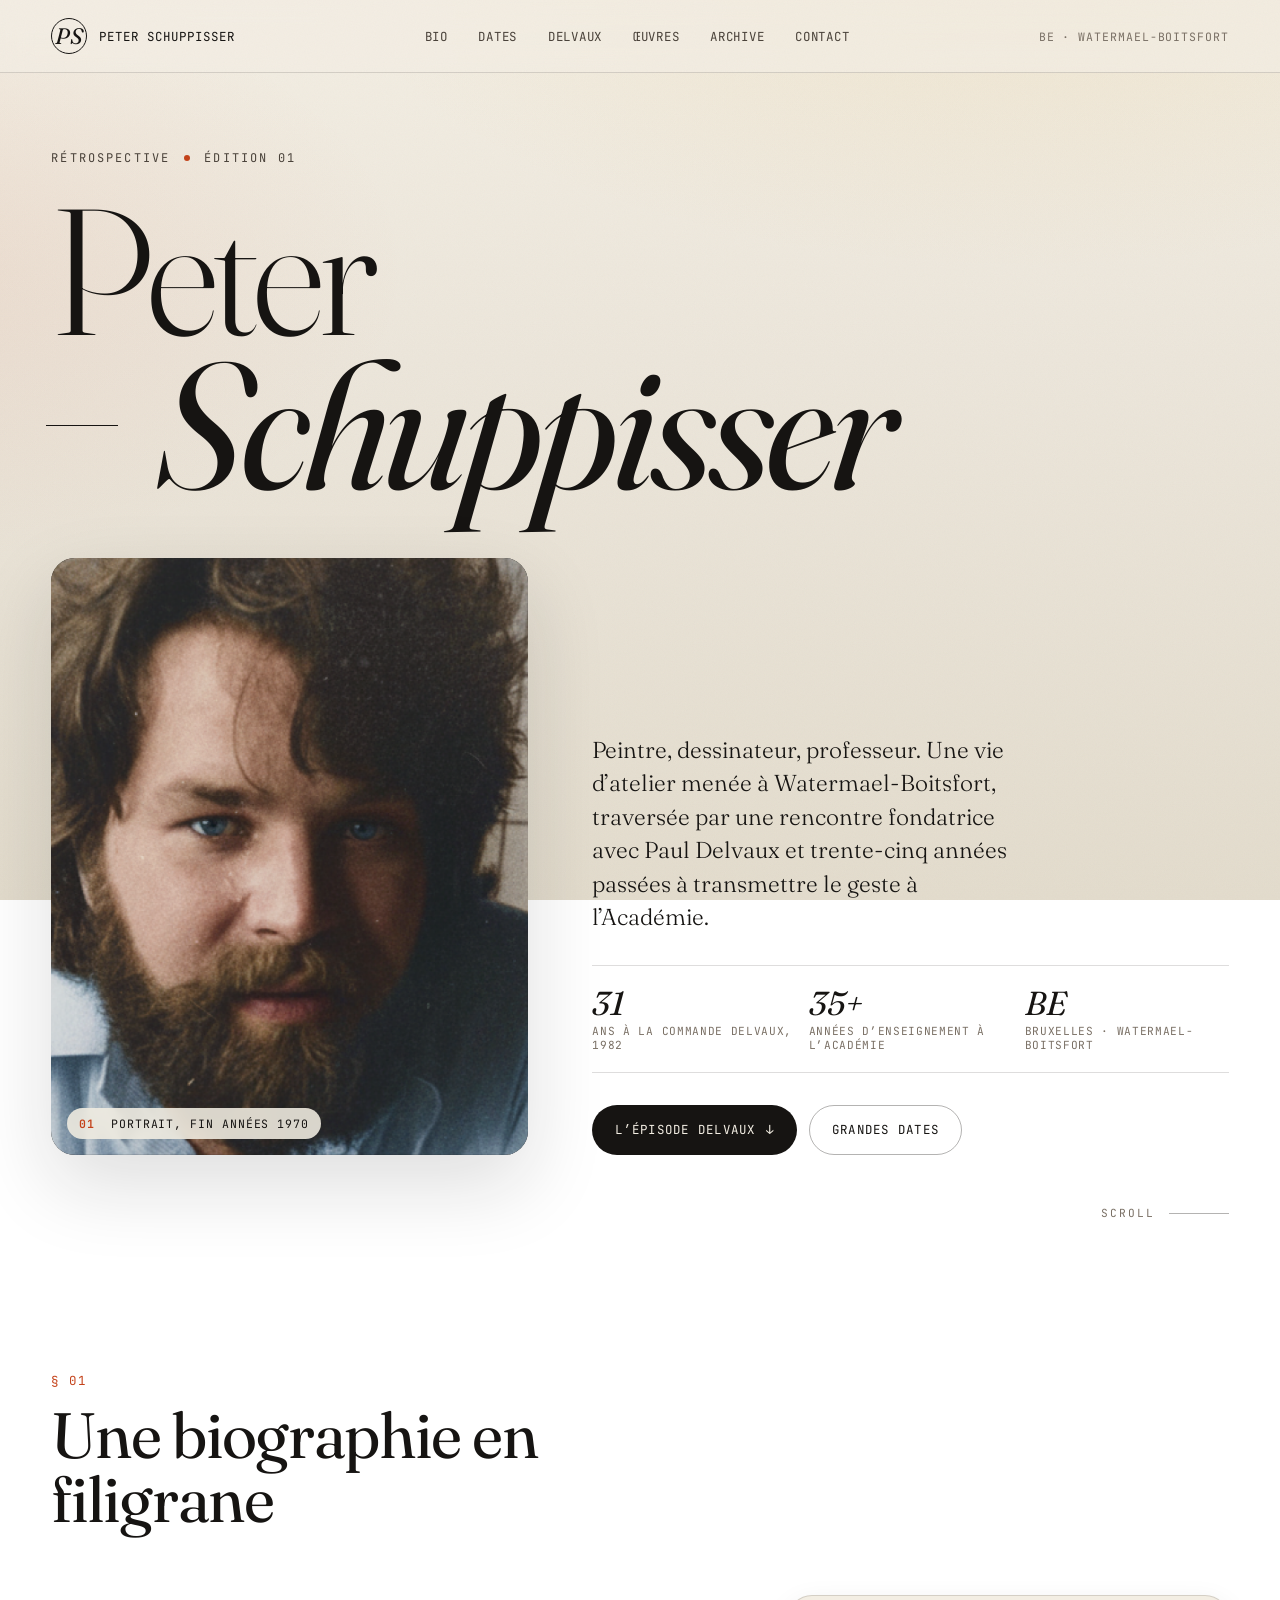
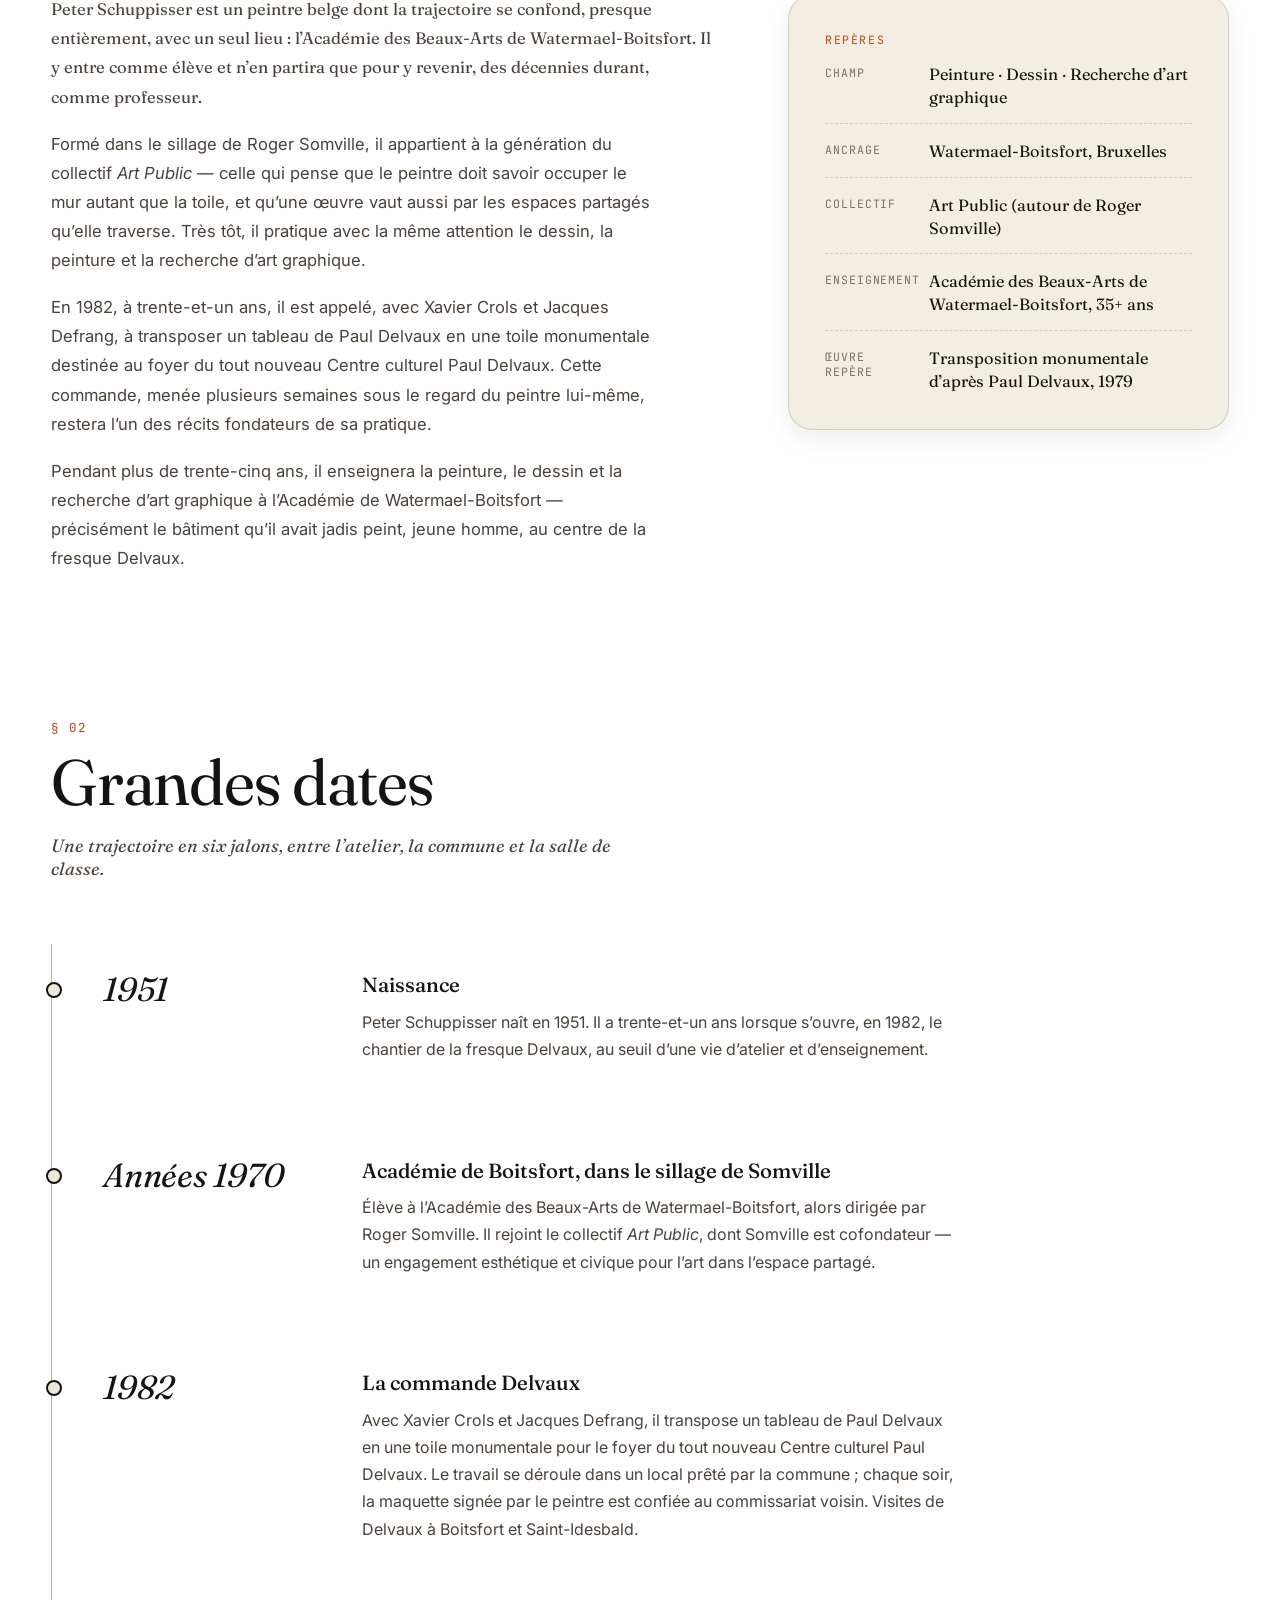
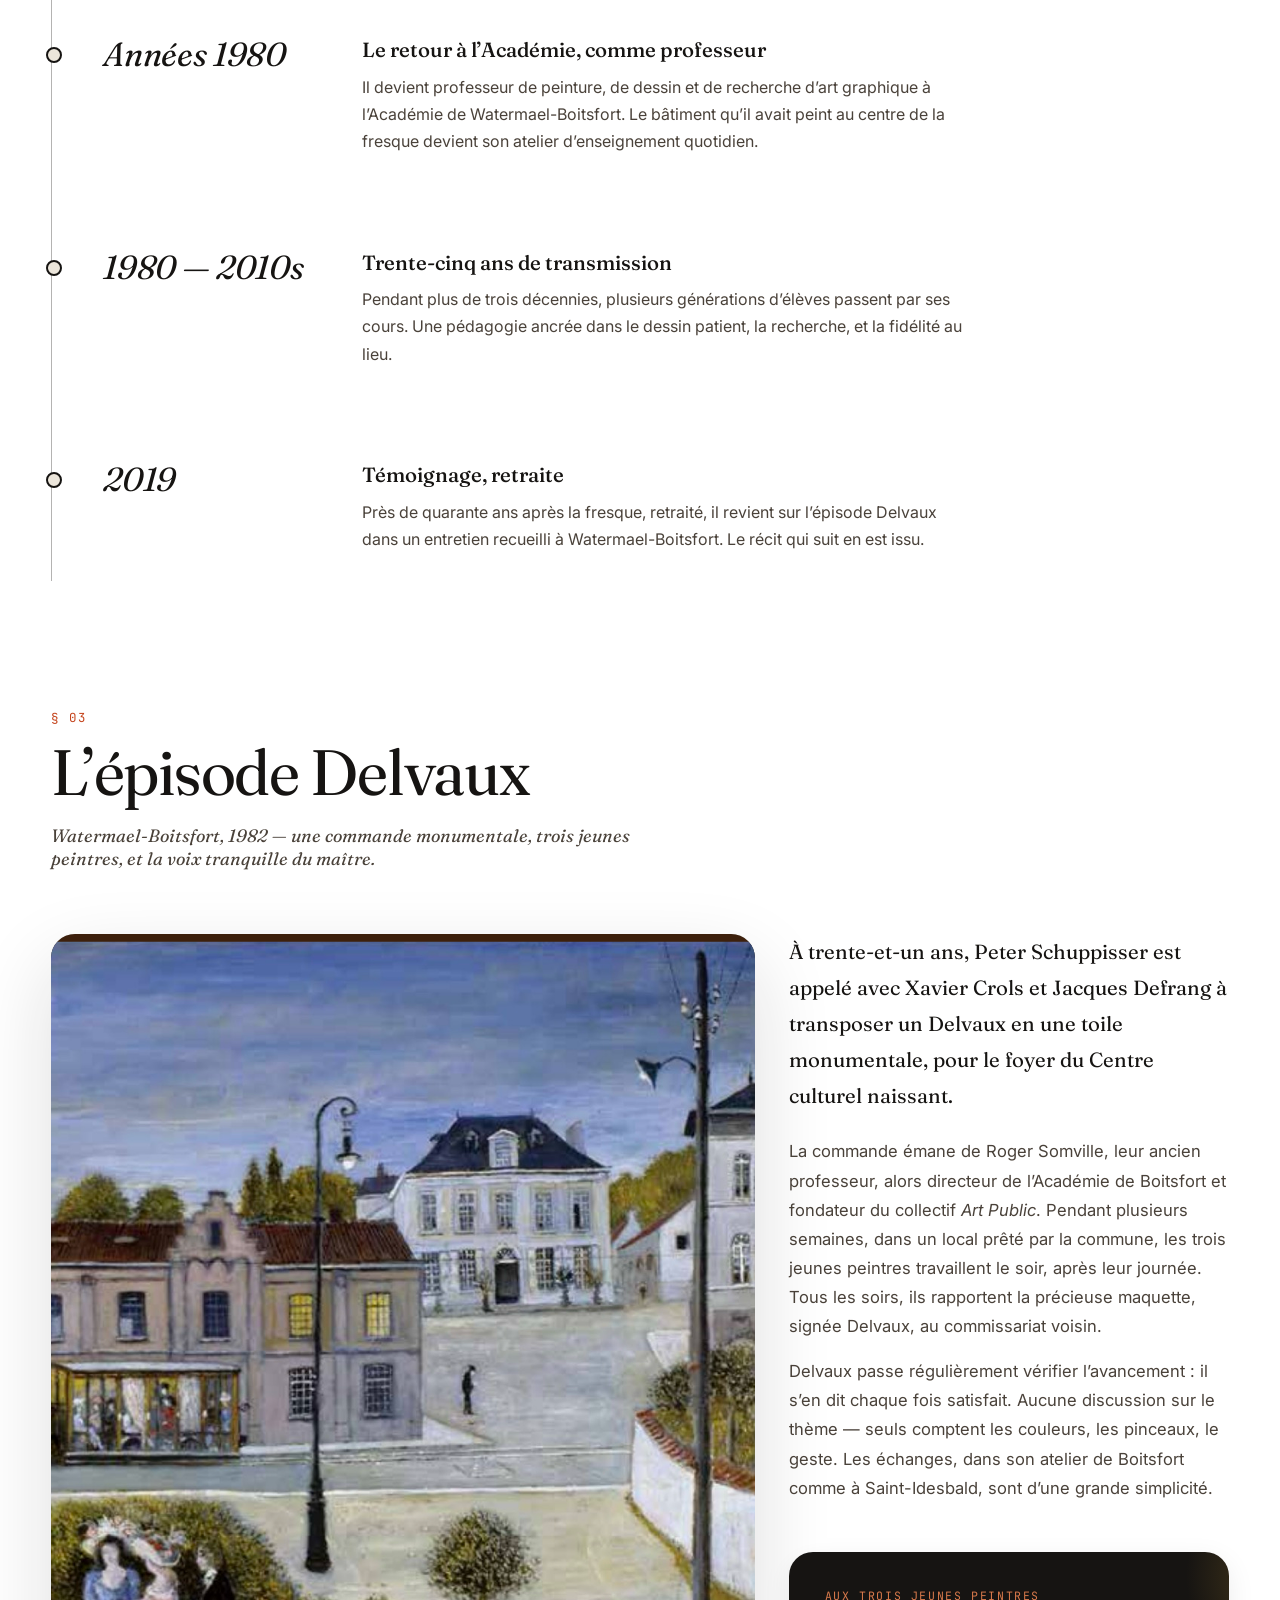
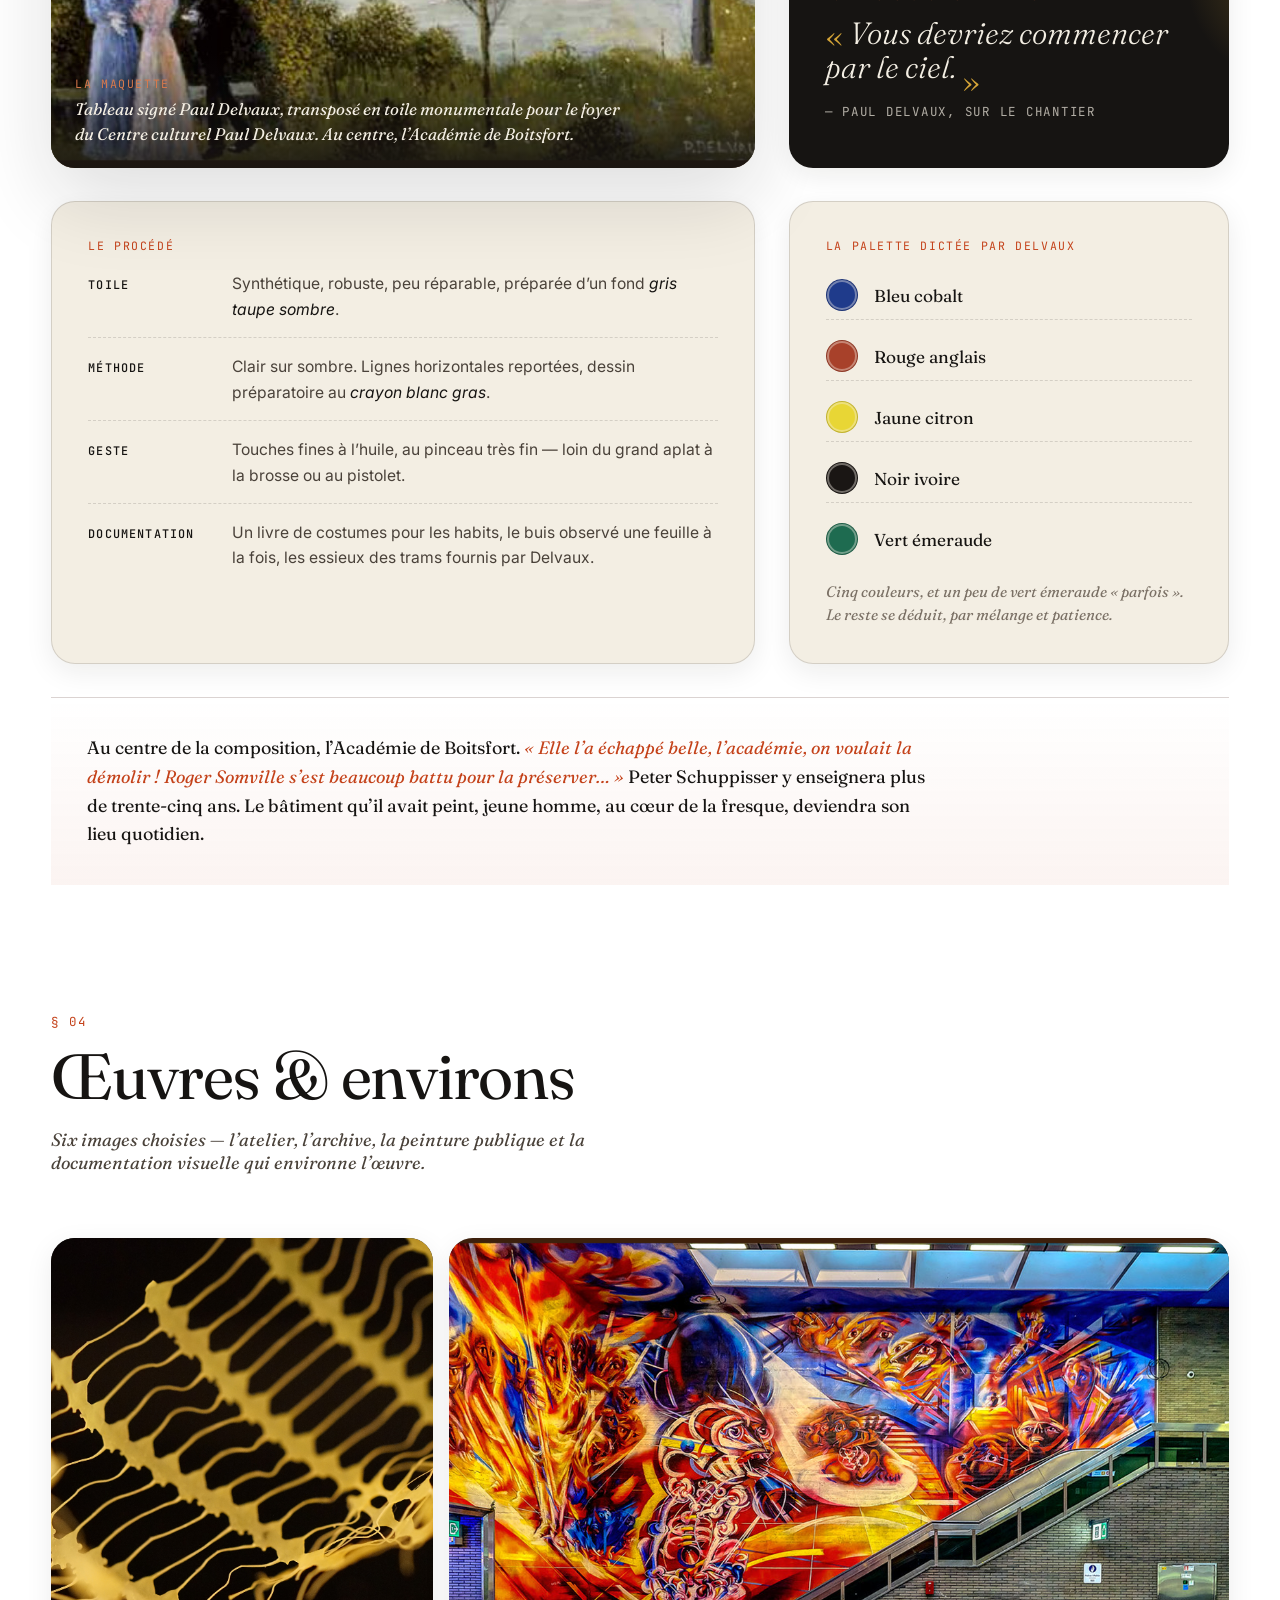
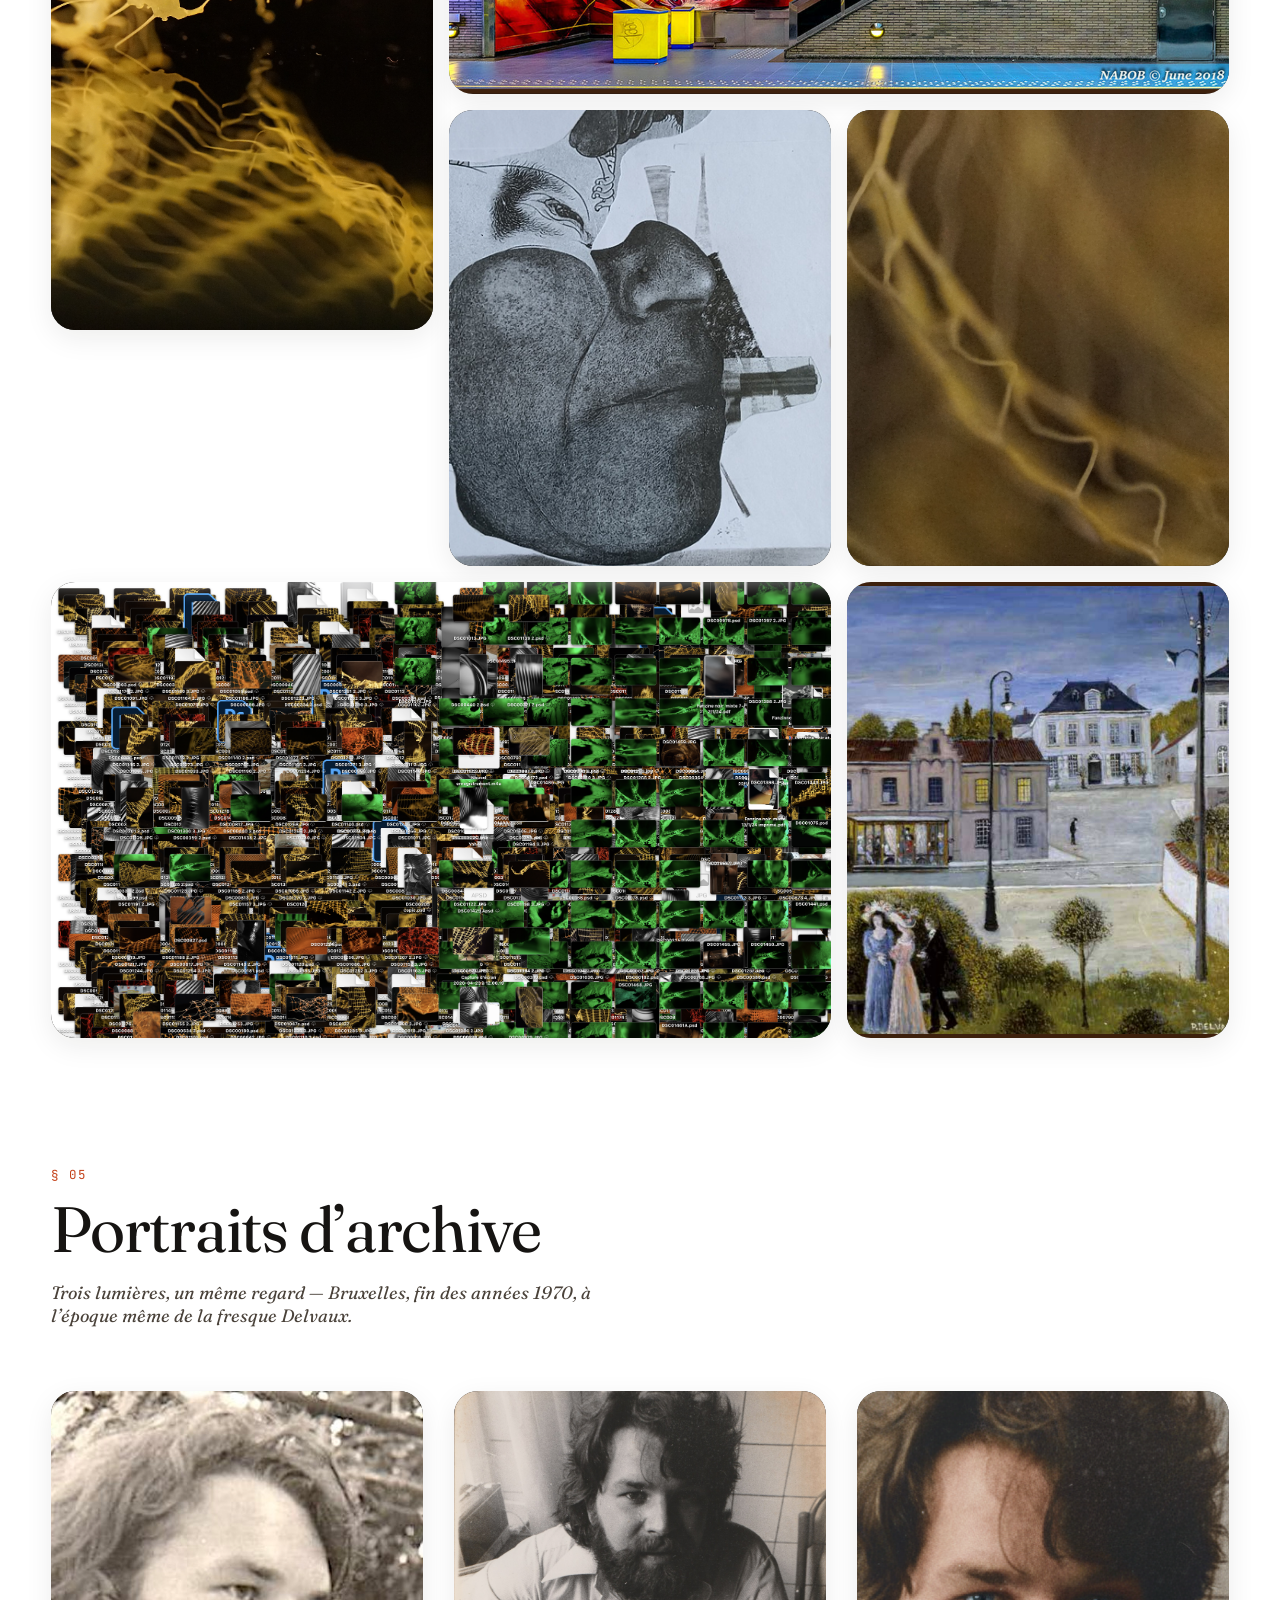
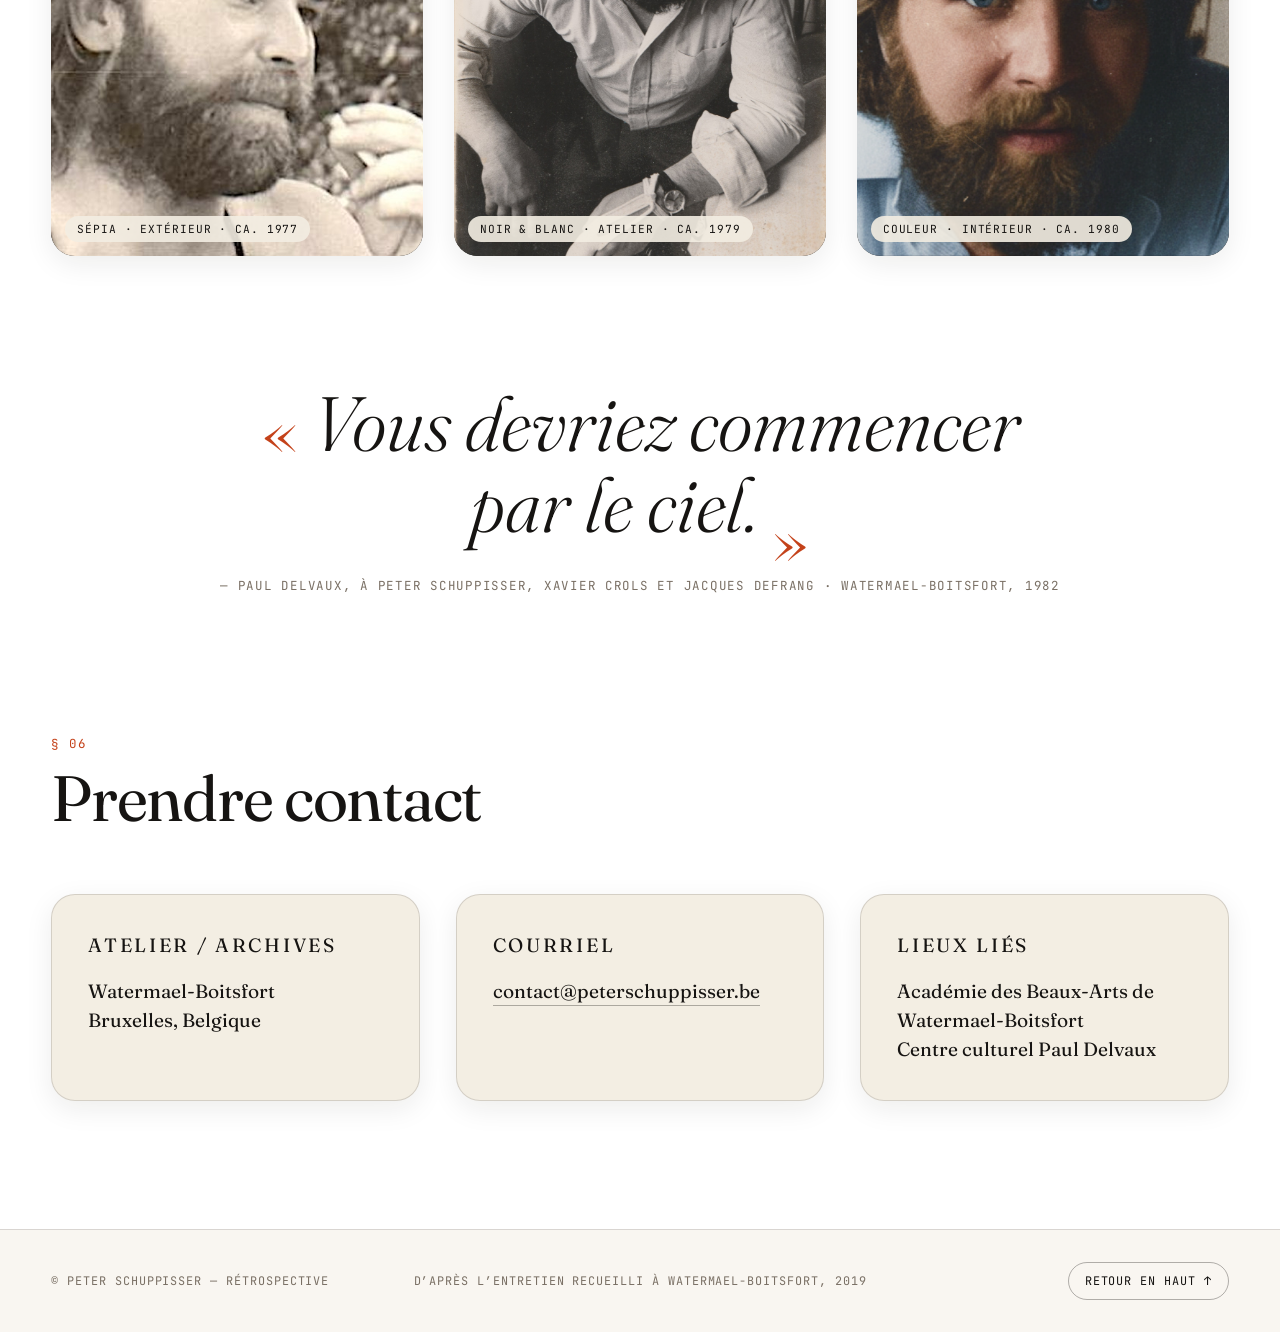
==== index.html @ 3360e46f "Initial commit: Peter Schuppisser retrospective landing page - Editorial layout with hero, bio, time" ====
<!DOCTYPE html>
<html lang="fr">
  <head>
    <meta charset="UTF-8" />
    <meta name="viewport" content="width=device-width, initial-scale=1.0" />
    <title>Peter Schuppisser — Rétrospective</title>
    <meta
      name="description"
      content="Rétrospective de Peter Schuppisser, peintre et professeur à l'Académie des Beaux-Arts de Watermael-Boitsfort. L'épisode Delvaux, l'enseignement, l'archive."
    />
    <link rel="preconnect" href="https://fonts.googleapis.com" />
    <link rel="preconnect" href="https://fonts.gstatic.com" crossorigin />
    <link
      href="https://fonts.googleapis.com/css2?family=Fraunces:opsz,wght@9..144,300;9..144,400;9..144,500;9..144,600&family=JetBrains+Mono:wght@400;500&family=Inter:wght@300;400;500;600&display=swap"
      rel="stylesheet"
    />
    <link rel="stylesheet" href="styles.css" />
  </head>
  <body>
    <div class="grain" aria-hidden="true"></div>

    <header class="topbar">
      <a class="brand" href="#top">
        <span class="brand-mark">PS</span>
        <span class="brand-name">Peter Schuppisser</span>
      </a>
      <nav aria-label="Navigation principale">
        <a href="#bio">Bio</a>
        <a href="#timeline">Dates</a>
        <a href="#delvaux">Delvaux</a>
        <a href="#oeuvres">Œuvres</a>
        <a href="#archive">Archive</a>
        <a href="#contact">Contact</a>
      </nav>
      <span class="locale">BE · Watermael-Boitsfort</span>
    </header>

    <main id="top">
      <!-- HERO -->
      <section class="hero">
        <div class="hero-meta">
          <span class="kicker">Rétrospective</span>
          <span class="kicker--dot"></span>
          <span class="kicker">Édition 01</span>
        </div>

        <h1 class="display">
          <span class="display-line">Peter</span>
          <span class="display-line italic">Schuppisser</span>
        </h1>

        <div class="hero-grid">
          <figure class="hero-portrait">
            <img
              src="img/cover peter schuppisser.png"
              alt="Portrait couleur de Peter Schuppisser, jeune, regard direct."
              loading="eager"
            />
            <figcaption>
              <span>01</span> Portrait, fin années 1970
            </figcaption>
          </figure>

          <div class="hero-text">
            <p class="lead">
              Peintre, dessinateur, professeur. Une vie d’atelier menée à
              Watermael-Boitsfort, traversée par une rencontre fondatrice
              avec Paul Delvaux et trente-cinq années passées à transmettre
              le geste à l’Académie.
            </p>
            <ul class="hero-stats">
              <li>
                <span class="stat-num">31</span>
                <span class="stat-label">ans à la commande Delvaux, 1982</span>
              </li>
              <li>
                <span class="stat-num">35+</span>
                <span class="stat-label">années d’enseignement à l’Académie</span>
              </li>
              <li>
                <span class="stat-num">BE</span>
                <span class="stat-label">Bruxelles · Watermael-Boitsfort</span>
              </li>
            </ul>
            <div class="hero-actions">
              <a class="button button-primary" href="#delvaux">
                L’épisode Delvaux
                <span aria-hidden="true">↓</span>
              </a>
              <a class="button button-ghost" href="#timeline">Grandes dates</a>
            </div>
          </div>
        </div>

        <div class="hero-scroll">
          <span>Scroll</span>
          <span class="hero-scroll-line"></span>
        </div>
      </section>

      <!-- BIO -->
      <section class="section bio" id="bio">
        <div class="section-head">
          <span class="section-num">§ 01</span>
          <h2>Une biographie en filigrane</h2>
        </div>

        <div class="bio-grid">
          <div class="bio-text">
            <p class="paragraph-lead">
              Peter Schuppisser est un peintre belge dont la trajectoire se
              confond, presque entièrement, avec un seul lieu : l’Académie
              des Beaux-Arts de Watermael-Boitsfort. Il y entre comme élève
              et n’en partira que pour y revenir, des décennies durant, comme
              professeur.
            </p>
            <p>
              Formé dans le sillage de Roger Somville, il appartient à la
              génération du collectif <em>Art Public</em> — celle qui pense
              que le peintre doit savoir occuper le mur autant que la toile,
              et qu’une œuvre vaut aussi par les espaces partagés qu’elle
              traverse. Très tôt, il pratique avec la même attention le
              dessin, la peinture et la recherche d’art graphique.
            </p>
            <p>
              En 1982, à trente-et-un ans, il est appelé, avec Xavier Crols
              et Jacques Defrang, à transposer un tableau de Paul Delvaux en
              une toile monumentale destinée au foyer du tout nouveau Centre
              culturel Paul Delvaux. Cette commande, menée plusieurs semaines
              sous le regard du peintre lui-même, restera l’un des récits
              fondateurs de sa pratique.
            </p>
            <p>
              Pendant plus de trente-cinq ans, il enseignera la peinture, le
              dessin et la recherche d’art graphique à l’Académie de
              Watermael-Boitsfort — précisément le bâtiment qu’il avait
              jadis peint, jeune homme, au centre de la fresque Delvaux.
            </p>
          </div>

          <aside class="bio-card">
            <p class="card-kicker">Repères</p>
            <dl>
              <div>
                <dt>Champ</dt>
                <dd>Peinture · Dessin · Recherche d’art graphique</dd>
              </div>
              <div>
                <dt>Ancrage</dt>
                <dd>Watermael-Boitsfort, Bruxelles</dd>
              </div>
              <div>
                <dt>Collectif</dt>
                <dd>Art Public (autour de Roger Somville)</dd>
              </div>
              <div>
                <dt>Enseignement</dt>
                <dd>Académie des Beaux-Arts de Watermael-Boitsfort, 35+ ans</dd>
              </div>
              <div>
                <dt>Œuvre repère</dt>
                <dd>
                  Transposition monumentale d’après Paul Delvaux, 1979
                </dd>
              </div>
            </dl>
          </aside>
        </div>
      </section>

      <!-- TIMELINE -->
      <section class="section timeline" id="timeline">
        <div class="section-head">
          <span class="section-num">§ 02</span>
          <h2>Grandes dates</h2>
          <p class="section-sub">
            Une trajectoire en six jalons, entre l’atelier, la commune et la
            salle de classe.
          </p>
        </div>

        <ol class="timeline-list">
          <li class="timeline-item">
            <span class="timeline-year">1951</span>
            <div class="timeline-body">
              <h3>Naissance</h3>
              <p>
                Peter Schuppisser naît en 1951. Il a trente-et-un ans
                lorsque s’ouvre, en 1982, le chantier de la fresque Delvaux,
                au seuil d’une vie d’atelier et d’enseignement.
              </p>
            </div>
          </li>

          <li class="timeline-item">
            <span class="timeline-year">Années 1970</span>
            <div class="timeline-body">
              <h3>Académie de Boitsfort, dans le sillage de Somville</h3>
              <p>
                Élève à l’Académie des Beaux-Arts de Watermael-Boitsfort,
                alors dirigée par Roger Somville. Il rejoint le collectif
                <em>Art Public</em>, dont Somville est cofondateur — un
                engagement esthétique et civique pour l’art dans l’espace
                partagé.
              </p>
            </div>
          </li>

          <li class="timeline-item">
            <span class="timeline-year">1982</span>
            <div class="timeline-body">
              <h3>La commande Delvaux</h3>
              <p>
                Avec Xavier Crols et Jacques Defrang, il transpose un tableau
                de Paul Delvaux en une toile monumentale pour le foyer du
                tout nouveau Centre culturel Paul Delvaux. Le travail se
                déroule dans un local prêté par la commune ; chaque soir, la
                maquette signée par le peintre est confiée au commissariat
                voisin. Visites de Delvaux à Boitsfort et Saint-Idesbald.
              </p>
            </div>
          </li>

          <li class="timeline-item">
            <span class="timeline-year">Années 1980</span>
            <div class="timeline-body">
              <h3>Le retour à l’Académie, comme professeur</h3>
              <p>
                Il devient professeur de peinture, de dessin et de recherche
                d’art graphique à l’Académie de Watermael-Boitsfort. Le
                bâtiment qu’il avait peint au centre de la fresque devient
                son atelier d’enseignement quotidien.
              </p>
            </div>
          </li>

          <li class="timeline-item">
            <span class="timeline-year">1980 — 2010s</span>
            <div class="timeline-body">
              <h3>Trente-cinq ans de transmission</h3>
              <p>
                Pendant plus de trois décennies, plusieurs générations
                d’élèves passent par ses cours. Une pédagogie ancrée dans le
                dessin patient, la recherche, et la fidélité au lieu.
              </p>
            </div>
          </li>

          <li class="timeline-item">
            <span class="timeline-year">2019</span>
            <div class="timeline-body">
              <h3>Témoignage, retraite</h3>
              <p>
                Près de quarante ans après la fresque, retraité, il revient
                sur l’épisode Delvaux dans un entretien recueilli à
                Watermael-Boitsfort. Le récit qui suit en est issu.
              </p>
            </div>
          </li>
        </ol>
      </section>

      <!-- DELVAUX -->
      <section class="section delvaux" id="delvaux">
        <div class="section-head">
          <span class="section-num">§ 03</span>
          <h2>L’épisode Delvaux</h2>
          <p class="section-sub">
            Watermael-Boitsfort, 1982 — une commande monumentale, trois
            jeunes peintres, et la voix tranquille du maître.
          </p>
        </div>

        <div class="delvaux-grid">
          <figure class="delvaux-image">
            <img
              src="img/pekkk333.png"
              alt="Maquette signée Paul Delvaux : place, tramway, personnages, l’Académie de Boitsfort au centre."
              loading="lazy"
            />
            <figcaption>
              <span class="card-kicker">La maquette</span>
              <span>
                Tableau signé Paul Delvaux, transposé en toile monumentale
                pour le foyer du Centre culturel Paul Delvaux. Au centre,
                l’Académie de Boitsfort.
              </span>
            </figcaption>
          </figure>

          <div class="delvaux-text">
            <p class="paragraph-lead">
              À trente-et-un ans, Peter Schuppisser est appelé avec Xavier
              Crols et Jacques Defrang à transposer un Delvaux en une toile
              monumentale, pour le foyer du Centre culturel naissant.
            </p>
            <p>
              La commande émane de Roger Somville, leur ancien professeur,
              alors directeur de l’Académie de Boitsfort et fondateur du
              collectif <em>Art Public</em>. Pendant plusieurs semaines,
              dans un local prêté par la commune, les trois jeunes peintres
              travaillent le soir, après leur journée. Tous les soirs, ils
              rapportent la précieuse maquette, signée Delvaux, au
              commissariat voisin.
            </p>
            <p>
              Delvaux passe régulièrement vérifier l’avancement : il s’en
              dit chaque fois satisfait. Aucune discussion sur le thème —
              seuls comptent les couleurs, les pinceaux, le geste. Les
              échanges, dans son atelier de Boitsfort comme à
              Saint-Idesbald, sont d’une grande simplicité.
            </p>
          </div>

          <aside class="delvaux-quote">
            <p class="card-kicker">Aux trois jeunes peintres</p>
            <blockquote>
              <span class="quote-mark">«</span>
              Vous devriez commencer par le ciel.
              <span class="quote-mark close">»</span>
            </blockquote>
            <p class="manifesto-attr">— Paul Delvaux, sur le chantier</p>
          </aside>

          <div class="delvaux-block delvaux-process">
            <p class="card-kicker">Le procédé</p>
            <ul class="process-list">
              <li>
                <strong>Toile</strong>
                <span>
                  Synthétique, robuste, peu réparable, préparée d’un fond
                  <em>gris taupe sombre</em>.
                </span>
              </li>
              <li>
                <strong>Méthode</strong>
                <span>
                  Clair sur sombre. Lignes horizontales reportées, dessin
                  préparatoire au <em>crayon blanc gras</em>.
                </span>
              </li>
              <li>
                <strong>Geste</strong>
                <span>
                  Touches fines à l’huile, au pinceau très fin — loin du
                  grand aplat à la brosse ou au pistolet.
                </span>
              </li>
              <li>
                <strong>Documentation</strong>
                <span>
                  Un livre de costumes pour les habits, le buis observé une
                  feuille à la fois, les essieux des trams fournis par
                  Delvaux.
                </span>
              </li>
            </ul>
          </div>

          <div class="delvaux-block delvaux-palette">
            <p class="card-kicker">La palette dictée par Delvaux</p>
            <ul class="palette-list">
              <li>
                <span class="swatch" style="--c: #1f3b8b"></span>
                <span class="palette-name">Bleu cobalt</span>
              </li>
              <li>
                <span class="swatch" style="--c: #a8412a"></span>
                <span class="palette-name">Rouge anglais</span>
              </li>
              <li>
                <span class="swatch" style="--c: #e8d635"></span>
                <span class="palette-name">Jaune citron</span>
              </li>
              <li>
                <span class="swatch" style="--c: #1a1614"></span>
                <span class="palette-name">Noir ivoire</span>
              </li>
              <li>
                <span class="swatch" style="--c: #1e6b50"></span>
                <span class="palette-name">Vert émeraude</span>
              </li>
            </ul>
            <p class="palette-note">
              Cinq couleurs, et un peu de vert émeraude « parfois ». Le
              reste se déduit, par mélange et patience.
            </p>
          </div>

          <div class="delvaux-coda">
            <p>
              Au centre de la composition, l’Académie de Boitsfort.
              <em>« Elle l’a échappé belle, l’académie, on voulait la
              démolir ! Roger Somville s’est beaucoup battu pour la
              préserver… »</em> Peter Schuppisser y enseignera plus de
              trente-cinq ans. Le bâtiment qu’il avait peint, jeune homme,
              au cœur de la fresque, deviendra son lieu quotidien.
            </p>
          </div>
        </div>
      </section>

      <!-- ŒUVRES -->
      <section class="section oeuvres" id="oeuvres">
        <div class="section-head">
          <span class="section-num">§ 04</span>
          <h2>Œuvres &amp; environs</h2>
          <p class="section-sub">
            Six images choisies — l’atelier, l’archive, la peinture publique
            et la documentation visuelle qui environne l’œuvre.
          </p>
        </div>

        <div class="oeuvres-grid">
          <figure class="oeuvre oeuvre--tall">
            <img
              src="img/pekkks.png"
              alt="Image jaune, trame organique en macro"
              loading="lazy"
            />
            <figcaption>
              <span class="card-kicker">N° 01</span>
              <span class="oeuvre-title">Trame jaune</span>
              <span class="oeuvre-meta">Recherche · matière · n.d.</span>
            </figcaption>
          </figure>

          <figure class="oeuvre oeuvre--wide">
            <img
              src="img/pekkd.png"
              alt="Mur peint coloré, espace public, dans l’esprit Art Public"
              loading="lazy"
            />
            <figcaption>
              <span class="card-kicker">N° 02</span>
              <span class="oeuvre-title">Espace public</span>
              <span class="oeuvre-meta">
                Lignée Art Public · peinture monumentale
              </span>
            </figcaption>
          </figure>

          <figure class="oeuvre">
            <img
              src="img/peka.png"
              alt="Collage noir et blanc, visage en fragments"
              loading="lazy"
            />
            <figcaption>
              <span class="card-kicker">N° 03</span>
              <span class="oeuvre-title">Visage / fragment</span>
              <span class="oeuvre-meta">Dessin · collage · n&amp;b</span>
            </figcaption>
          </figure>

          <figure class="oeuvre">
            <img
              src="img/inside peter schuppisser.png"
              alt="Texture dorée, trame fine"
              loading="lazy"
            />
            <figcaption>
              <span class="card-kicker">N° 04</span>
              <span class="oeuvre-title">Or, intérieur</span>
              <span class="oeuvre-meta">Recherche · matière · n.d.</span>
            </figcaption>
          </figure>

          <figure class="oeuvre oeuvre--wide">
            <img
              src="img/pek.png"
              alt="Mosaïque de centaines de vignettes d’images d’archive"
              loading="lazy"
            />
            <figcaption>
              <span class="card-kicker">N° 05</span>
              <span class="oeuvre-title">Index visuel</span>
              <span class="oeuvre-meta">
                Archive personnelle · planche-contact
              </span>
            </figcaption>
          </figure>

          <figure class="oeuvre">
            <img
              src="img/pekkk333.png"
              alt="Maquette du tableau de Paul Delvaux servant à la fresque de 1979"
              loading="lazy"
            />
            <figcaption>
              <span class="card-kicker">N° 06</span>
              <span class="oeuvre-title">Maquette Delvaux</span>
              <span class="oeuvre-meta">
                Tableau signé · transposition 1982
              </span>
            </figcaption>
          </figure>
        </div>
      </section>

      <!-- ARCHIVE -->
      <section class="section archive" id="archive">
        <div class="section-head">
          <span class="section-num">§ 05</span>
          <h2>Portraits d’archive</h2>
          <p class="section-sub">
            Trois lumières, un même regard — Bruxelles, fin des années 1970,
            à l’époque même de la fresque Delvaux.
          </p>
        </div>

        <div class="archive-grid">
          <figure class="archive-portrait">
            <img
              src="img/pekk.png"
              alt="Portrait sépia de Peter Schuppisser dans la nature"
              loading="lazy"
            />
            <figcaption>Sépia · extérieur · ca. 1977</figcaption>
          </figure>
          <figure class="archive-portrait">
            <img
              src="img/pekkk.png"
              alt="Portrait noir et blanc, intérieur, montre au poignet"
              loading="lazy"
            />
            <figcaption>Noir &amp; blanc · atelier · ca. 1979</figcaption>
          </figure>
          <figure class="archive-portrait">
            <img
              src="img/cover peter schuppisser.png"
              alt="Portrait couleur, mur de carrelage blanc"
              loading="lazy"
            />
            <figcaption>Couleur · intérieur · ca. 1980</figcaption>
          </figure>
        </div>
      </section>

      <!-- MANIFESTO -->
      <section class="section manifesto">
        <blockquote>
          <span class="quote-mark">«</span>
          Vous devriez commencer par le ciel.
          <span class="quote-mark close">»</span>
        </blockquote>
        <p class="manifesto-attr">
          — Paul Delvaux, à Peter Schuppisser, Xavier Crols et Jacques
          Defrang · Watermael-Boitsfort, 1982
        </p>
      </section>

      <!-- CONTACT -->
      <section class="section contact" id="contact">
        <div class="section-head">
          <span class="section-num">§ 06</span>
          <h2>Prendre contact</h2>
        </div>

        <div class="contact-grid">
          <div class="contact-block">
            <p class="card-kicker">Atelier / archives</p>
            <p>Watermael-Boitsfort<br />Bruxelles, Belgique</p>
          </div>
          <div class="contact-block">
            <p class="card-kicker">Courriel</p>
            <p>
              <a href="mailto:contact@peterschuppisser.be">
                contact@peterschuppisser.be
              </a>
            </p>
          </div>
          <div class="contact-block">
            <p class="card-kicker">Lieux liés</p>
            <p>
              Académie des Beaux-Arts de Watermael-Boitsfort<br />
              Centre culturel Paul Delvaux
            </p>
          </div>
        </div>
      </section>
    </main>

    <footer class="footer">
      <div class="footer-grid">
        <span>© Peter Schuppisser — Rétrospective</span>
        <span>D’après l’entretien recueilli à Watermael-Boitsfort, 2019</span>
        <a href="#top" class="back-top">Retour en haut ↑</a>
      </div>
    </footer>
  </body>
</html>
---- styles.css ----
/* =========================================================
   Peter Schuppisser — Rétrospective
   Editorial · contemporain · cinématique
   ========================================================= */

:root {
  --bg: #ece6db;
  --bg-deep: #e3dccd;
  --paper: #f3eee3;
  --ink: #161412;
  --ink-soft: #4a423a;
  --muted: #7a7065;
  --line: rgba(22, 20, 18, 0.14);
  --line-strong: rgba(22, 20, 18, 0.32);
  --accent: #c4421a;
  --accent-soft: #d97a4c;
  --gold: #d4a437;
  --shadow-sm: 0 8px 28px rgba(22, 20, 18, 0.08);
  --shadow-lg: 0 30px 80px rgba(22, 20, 18, 0.14);
  --radius-sm: 6px;
  --radius: 14px;
  --radius-lg: 24px;
  --max: 1320px;
  --gutter: clamp(20px, 4vw, 56px);
  --serif: "Fraunces", "Cormorant Garamond", Georgia, serif;
  --sans: "Inter", system-ui, -apple-system, "Segoe UI", sans-serif;
  --mono: "JetBrains Mono", ui-monospace, "SF Mono", Menlo, monospace;
}

* { box-sizing: border-box; }

html { scroll-behavior: smooth; }

body {
  margin: 0;
  font-family: var(--sans);
  font-weight: 400;
  color: var(--ink);
  background:
    radial-gradient(1200px 600px at 80% -10%, rgba(212, 164, 55, 0.12), transparent 60%),
    radial-gradient(900px 500px at -10% 30%, rgba(196, 66, 26, 0.08), transparent 60%),
    linear-gradient(180deg, var(--paper) 0%, var(--bg) 40%, var(--bg-deep) 100%);
  background-attachment: fixed;
  -webkit-font-smoothing: antialiased;
  text-rendering: optimizeLegibility;
  overflow-x: hidden;
}

img { display: block; max-width: 100%; height: auto; }
a { color: inherit; }
ul, ol { list-style: none; padding: 0; margin: 0; }

/* Subtle paper grain overlay */
.grain {
  position: fixed;
  inset: 0;
  pointer-events: none;
  z-index: 100;
  opacity: 0.06;
  mix-blend-mode: multiply;
  background-image: url("data:image/svg+xml;utf8,<svg xmlns='http://www.w3.org/2000/svg' width='160' height='160'><filter id='n'><feTurbulence type='fractalNoise' baseFrequency='0.9' numOctaves='2' stitchTiles='stitch'/></filter><rect width='100%' height='100%' filter='url(%23n)' opacity='0.6'/></svg>");
}

/* =========================================================
   TOPBAR
   ========================================================= */
.topbar {
  position: sticky;
  top: 0;
  z-index: 50;
  display: grid;
  grid-template-columns: auto 1fr auto;
  align-items: center;
  gap: 24px;
  padding: 18px var(--gutter);
  backdrop-filter: blur(14px);
  -webkit-backdrop-filter: blur(14px);
  background: rgba(243, 238, 227, 0.72);
  border-bottom: 1px solid var(--line);
}

.brand {
  display: inline-flex;
  align-items: center;
  gap: 12px;
  text-decoration: none;
  color: var(--ink);
}

.brand-mark {
  font-family: var(--serif);
  font-style: italic;
  font-size: 1.4rem;
  line-height: 1;
  border: 1px solid var(--ink);
  border-radius: 999px;
  width: 36px;
  height: 36px;
  display: inline-flex;
  align-items: center;
  justify-content: center;
}

.brand-name {
  font-family: var(--mono);
  font-size: 0.78rem;
  letter-spacing: 0.08em;
  text-transform: uppercase;
}

.topbar nav {
  display: flex;
  justify-content: center;
  gap: clamp(14px, 2.4vw, 32px);
  flex-wrap: wrap;
}

.topbar nav a {
  font-family: var(--mono);
  font-size: 0.78rem;
  letter-spacing: 0.06em;
  text-transform: uppercase;
  text-decoration: none;
  color: var(--ink-soft);
  position: relative;
  padding: 6px 0;
  transition: color 200ms ease;
}

.topbar nav a::after {
  content: "";
  position: absolute;
  left: 0; right: 100%;
  bottom: 0;
  height: 1px;
  background: var(--ink);
  transition: right 280ms ease;
}

.topbar nav a:hover {
  color: var(--ink);
}

.topbar nav a:hover::after {
  right: 0;
}

.locale {
  font-family: var(--mono);
  font-size: 0.72rem;
  letter-spacing: 0.08em;
  text-transform: uppercase;
  color: var(--muted);
}

/* =========================================================
   HERO
   ========================================================= */
.hero {
  position: relative;
  padding: clamp(40px, 6vw, 80px) var(--gutter) clamp(60px, 7vw, 100px);
  max-width: var(--max);
  margin: 0 auto;
}

.hero-meta {
  display: flex;
  align-items: center;
  gap: 14px;
  margin-bottom: 28px;
}

.kicker {
  font-family: var(--mono);
  font-size: 0.75rem;
  letter-spacing: 0.18em;
  text-transform: uppercase;
  color: var(--ink-soft);
}

.kicker--dot {
  width: 6px;
  height: 6px;
  border-radius: 999px;
  background: var(--accent);
  display: inline-block;
}

.display {
  font-family: var(--serif);
  font-weight: 300;
  font-size: clamp(4.4rem, 14vw, 12rem);
  line-height: 0.86;
  letter-spacing: -0.03em;
  margin: 0 0 56px;
}

.display-line {
  display: block;
}

.display-line.italic {
  font-style: italic;
  font-weight: 400;
  margin-left: clamp(32px, 8vw, 120px);
  color: var(--ink);
  position: relative;
}

.display-line.italic::before {
  content: "";
  position: absolute;
  left: -0.6em;
  top: 50%;
  width: 0.4em;
  height: 1px;
  background: var(--ink);
}

.hero-grid {
  display: grid;
  grid-template-columns: minmax(260px, 0.75fr) 1fr;
  gap: clamp(30px, 5vw, 70px);
  align-items: end;
}

.hero-portrait {
  margin: 0;
  position: relative;
  border-radius: var(--radius-lg);
  overflow: hidden;
  background: var(--ink);
  box-shadow: var(--shadow-lg);
  transform: translateY(0);
  transition: transform 600ms ease;
}

.hero-portrait img {
  width: 100%;
  aspect-ratio: 4 / 5;
  object-fit: cover;
  object-position: center 30%;
  filter: saturate(0.92) contrast(1.02);
  transition: transform 1.6s cubic-bezier(0.2, 0.8, 0.2, 1);
}

.hero-portrait:hover img {
  transform: scale(1.04);
}

.hero-portrait figcaption {
  position: absolute;
  left: 16px;
  bottom: 16px;
  padding: 8px 12px;
  background: rgba(243, 238, 227, 0.88);
  backdrop-filter: blur(6px);
  border-radius: 999px;
  font-family: var(--mono);
  font-size: 0.72rem;
  letter-spacing: 0.08em;
  text-transform: uppercase;
  color: var(--ink);
}

.hero-portrait figcaption span {
  color: var(--accent);
  margin-right: 8px;
  font-weight: 600;
}

.hero-text {
  display: flex;
  flex-direction: column;
  gap: 32px;
}

.lead {
  font-family: var(--serif);
  font-weight: 300;
  font-size: clamp(1.25rem, 1.8vw, 1.65rem);
  line-height: 1.45;
  color: var(--ink);
  max-width: 30ch;
  margin: 0;
}

.hero-stats {
  display: grid;
  grid-template-columns: repeat(3, 1fr);
  gap: 12px;
  border-top: 1px solid var(--line);
  border-bottom: 1px solid var(--line);
  padding: 20px 0;
}

.hero-stats li {
  display: flex;
  flex-direction: column;
  gap: 4px;
}

.stat-num {
  font-family: var(--serif);
  font-style: italic;
  font-size: clamp(1.6rem, 2.6vw, 2.4rem);
  line-height: 1;
  color: var(--ink);
}

.stat-label {
  font-family: var(--mono);
  font-size: 0.7rem;
  letter-spacing: 0.06em;
  text-transform: uppercase;
  color: var(--muted);
}

.hero-actions {
  display: flex;
  flex-wrap: wrap;
  gap: 12px;
}

.button {
  display: inline-flex;
  align-items: center;
  gap: 10px;
  min-height: 50px;
  padding: 0 22px;
  border-radius: 999px;
  font-family: var(--mono);
  font-size: 0.78rem;
  letter-spacing: 0.1em;
  text-transform: uppercase;
  text-decoration: none;
  transition: transform 220ms ease, background 220ms ease, color 220ms ease, border-color 220ms ease;
  border: 1px solid transparent;
}

.button:hover { transform: translateY(-1px); }

.button-primary {
  background: var(--ink);
  color: var(--paper);
}

.button-primary:hover {
  background: var(--accent);
}

.button-ghost {
  border-color: var(--line-strong);
  color: var(--ink);
}

.button-ghost:hover {
  border-color: var(--ink);
  background: rgba(22, 20, 18, 0.04);
}

.hero-scroll {
  position: absolute;
  right: var(--gutter);
  bottom: 24px;
  display: flex;
  align-items: center;
  gap: 14px;
  font-family: var(--mono);
  font-size: 0.7rem;
  letter-spacing: 0.18em;
  text-transform: uppercase;
  color: var(--muted);
}

.hero-scroll-line {
  width: 60px;
  height: 1px;
  background: var(--line-strong);
  position: relative;
  overflow: hidden;
}

.hero-scroll-line::after {
  content: "";
  position: absolute;
  inset: 0;
  background: var(--ink);
  transform: translateX(-100%);
  animation: slide 2.4s ease-in-out infinite;
}

@keyframes slide {
  0% { transform: translateX(-100%); }
  60% { transform: translateX(0%); }
  100% { transform: translateX(100%); }
}

/* =========================================================
   SECTIONS
   ========================================================= */
.section {
  max-width: var(--max);
  margin: 0 auto;
  padding: clamp(80px, 10vw, 140px) var(--gutter) 0;
}

.section-head {
  display: flex;
  flex-direction: column;
  gap: 14px;
  margin-bottom: clamp(40px, 5vw, 72px);
  max-width: 60ch;
}

.section-num {
  font-family: var(--mono);
  font-size: 0.78rem;
  letter-spacing: 0.16em;
  text-transform: uppercase;
  color: var(--accent);
}

.section h2 {
  font-family: var(--serif);
  font-weight: 400;
  font-size: clamp(2.4rem, 5vw, 4.4rem);
  line-height: 1;
  letter-spacing: -0.02em;
  margin: 0;
}

.section-sub {
  font-family: var(--serif);
  font-style: italic;
  font-size: clamp(1.05rem, 1.4vw, 1.2rem);
  color: var(--ink-soft);
  margin: 6px 0 0;
}

/* =========================================================
   BIO
   ========================================================= */
.bio-grid {
  display: grid;
  grid-template-columns: 1.4fr 0.9fr;
  gap: clamp(28px, 4vw, 64px);
  align-items: start;
}

.paragraph-lead {
  font-family: var(--serif);
  font-weight: 400;
  font-size: clamp(1.4rem, 2vw, 1.8rem);
  line-height: 1.4;
  color: var(--ink);
  margin: 0 0 28px;
}

.bio-text p {
  font-size: 1.04rem;
  line-height: 1.75;
  color: var(--ink-soft);
  margin: 0 0 18px;
  max-width: 60ch;
}

.bio-card {
  background: var(--paper);
  border: 1px solid var(--line);
  border-radius: var(--radius-lg);
  padding: clamp(24px, 3vw, 36px);
  box-shadow: var(--shadow-sm);
  position: sticky;
  top: 100px;
}

.card-kicker {
  font-family: var(--mono);
  font-size: 0.72rem;
  letter-spacing: 0.14em;
  text-transform: uppercase;
  color: var(--accent);
  margin: 0 0 16px;
}

.bio-card dl {
  margin: 0;
  display: grid;
  gap: 16px;
}

.bio-card dl > div {
  display: grid;
  grid-template-columns: 90px 1fr;
  gap: 14px;
  padding-bottom: 14px;
  border-bottom: 1px dashed var(--line);
}

.bio-card dl > div:last-child {
  border-bottom: none;
  padding-bottom: 0;
}

.bio-card dt {
  font-family: var(--mono);
  font-size: 0.72rem;
  letter-spacing: 0.08em;
  text-transform: uppercase;
  color: var(--muted);
  padding-top: 2px;
}

.bio-card dd {
  margin: 0;
  font-family: var(--serif);
  font-size: 1.02rem;
  line-height: 1.4;
  color: var(--ink);
}

/* =========================================================
   TIMELINE
   ========================================================= */
.timeline-list {
  position: relative;
  display: grid;
  gap: clamp(28px, 3vw, 44px);
  padding-left: clamp(24px, 4vw, 60px);
  border-left: 1px solid var(--line-strong);
}

.timeline-item {
  display: grid;
  grid-template-columns: 220px 1fr;
  gap: clamp(20px, 3vw, 48px);
  align-items: start;
  position: relative;
  padding: 28px 0;
}

.timeline-item::before {
  content: "";
  position: absolute;
  left: calc(clamp(24px, 4vw, 60px) * -1 - 1px);
  top: 38px;
  width: 12px;
  height: 12px;
  border-radius: 999px;
  background: var(--bg);
  border: 2px solid var(--ink);
  transform: translateX(-5px);
  transition: background 220ms ease, transform 220ms ease;
}

.timeline-item:hover::before {
  background: var(--accent);
  border-color: var(--accent);
  transform: translateX(-5px) scale(1.2);
}

.timeline-year {
  font-family: var(--serif);
  font-style: italic;
  font-weight: 400;
  font-size: clamp(1.6rem, 2.6vw, 2.4rem);
  line-height: 1;
  color: var(--ink);
  letter-spacing: -0.01em;
}

.timeline-body h3 {
  font-family: var(--serif);
  font-weight: 500;
  font-size: clamp(1.2rem, 1.6vw, 1.5rem);
  line-height: 1.3;
  margin: 0 0 10px;
}

.timeline-body p {
  font-size: 1rem;
  line-height: 1.7;
  color: var(--ink-soft);
  margin: 0;
  max-width: 60ch;
}

/* =========================================================
   DELVAUX (§ 03)
   ========================================================= */
.delvaux-grid {
  display: grid;
  grid-template-columns: 1.6fr 1fr;
  gap: clamp(20px, 2.6vw, 36px);
}

.delvaux-image {
  margin: 0;
  grid-column: 1;
  grid-row: 1 / span 2;
  position: relative;
  border-radius: var(--radius-lg);
  overflow: hidden;
  background: var(--ink);
  box-shadow: var(--shadow-lg);
}

.delvaux-image img {
  width: 100%;
  height: 100%;
  object-fit: cover;
  transition: transform 1.6s cubic-bezier(0.2, 0.8, 0.2, 1);
}

.delvaux-image:hover img { transform: scale(1.03); }

.delvaux-image figcaption {
  position: absolute;
  inset: auto 0 0 0;
  padding: 22px 24px 22px;
  display: flex;
  flex-direction: column;
  gap: 6px;
  background: linear-gradient(180deg, transparent 0%, rgba(22, 20, 18, 0.86) 100%);
  color: var(--paper);
}

.delvaux-image .card-kicker {
  color: var(--accent-soft);
  margin: 0;
}

.delvaux-image figcaption span:last-child {
  font-family: var(--serif);
  font-style: italic;
  font-size: 1.05rem;
  line-height: 1.45;
  max-width: 50ch;
}

.delvaux-text {
  grid-column: 2;
  grid-row: 1;
}

.delvaux-text p {
  font-size: 1.04rem;
  line-height: 1.75;
  color: var(--ink-soft);
  margin: 0 0 16px;
}

.delvaux-text .paragraph-lead {
  margin-bottom: 24px;
  font-size: clamp(1.2rem, 1.6vw, 1.5rem);
  color: var(--ink);
}

.delvaux-quote {
  grid-column: 2;
  grid-row: 2;
  align-self: end;
  padding: clamp(24px, 3vw, 36px);
  background: var(--ink);
  color: var(--paper);
  border-radius: var(--radius-lg);
  box-shadow: var(--shadow-sm);
  position: relative;
  overflow: hidden;
}

.delvaux-quote::before {
  content: "";
  position: absolute;
  inset: -40% -40% auto auto;
  width: 220px;
  height: 220px;
  border-radius: 999px;
  background: radial-gradient(circle, rgba(212, 164, 55, 0.32), transparent 70%);
  pointer-events: none;
}

.delvaux-quote .card-kicker {
  color: var(--accent-soft);
  margin-bottom: 14px;
}

.delvaux-quote blockquote {
  font-family: var(--serif);
  font-style: italic;
  font-weight: 300;
  font-size: clamp(1.6rem, 2.4vw, 2.4rem);
  line-height: 1.1;
  color: var(--paper);
  margin: 0;
}

.delvaux-quote .quote-mark {
  color: var(--gold);
}

.delvaux-quote .manifesto-attr {
  color: rgba(243, 238, 227, 0.7);
  margin-top: 18px;
}

.delvaux-block {
  grid-row: 3;
  padding: clamp(24px, 3vw, 36px);
  background: var(--paper);
  border: 1px solid var(--line);
  border-radius: var(--radius-lg);
  box-shadow: var(--shadow-sm);
}

.delvaux-process { grid-column: 1; }
.delvaux-palette { grid-column: 2; }

.delvaux-block .card-kicker {
  margin-bottom: 18px;
}

.process-list {
  display: grid;
  gap: 16px;
}

.process-list li {
  display: grid;
  grid-template-columns: 130px 1fr;
  gap: 14px;
  padding-bottom: 14px;
  border-bottom: 1px dashed var(--line);
  align-items: baseline;
}

.process-list li:last-child {
  border-bottom: none;
  padding-bottom: 0;
}

.process-list strong {
  font-family: var(--mono);
  font-size: 0.74rem;
  letter-spacing: 0.1em;
  text-transform: uppercase;
  color: var(--ink);
  font-weight: 500;
}

.process-list span {
  font-size: 0.98rem;
  line-height: 1.65;
  color: var(--ink-soft);
}

.process-list em {
  color: var(--ink);
  font-style: italic;
}

.palette-list {
  display: grid;
  gap: 12px;
  margin-bottom: 18px;
}

.palette-list li {
  display: grid;
  grid-template-columns: 32px 1fr;
  gap: 16px;
  align-items: center;
  padding: 8px 0;
  border-bottom: 1px dashed var(--line);
}

.palette-list li:last-child {
  border-bottom: none;
}

.swatch {
  width: 32px;
  height: 32px;
  border-radius: 999px;
  background: var(--c, var(--ink));
  border: 1px solid rgba(22, 20, 18, 0.18);
  box-shadow: inset 0 0 0 2px rgba(243, 238, 227, 0.4);
  display: inline-block;
}

.palette-name {
  font-family: var(--serif);
  font-size: 1.08rem;
  color: var(--ink);
}

.palette-note {
  font-family: var(--serif);
  font-style: italic;
  font-size: 0.95rem;
  color: var(--muted);
  margin: 0;
  line-height: 1.5;
}

.delvaux-coda {
  grid-column: 1 / -1;
  grid-row: 4;
  padding: clamp(24px, 3vw, 36px);
  background: linear-gradient(180deg, transparent 0%, rgba(196, 66, 26, 0.06) 100%);
  border-top: 1px solid var(--line);
  border-radius: 0;
}

.delvaux-coda p {
  font-family: var(--serif);
  font-size: clamp(1.1rem, 1.4vw, 1.35rem);
  line-height: 1.6;
  color: var(--ink);
  margin: 0;
  max-width: 70ch;
}

.delvaux-coda em {
  font-style: italic;
  color: var(--accent);
}

@media (max-width: 1024px) {
  .delvaux-grid {
    grid-template-columns: 1fr;
  }

  .delvaux-image,
  .delvaux-text,
  .delvaux-quote,
  .delvaux-process,
  .delvaux-palette,
  .delvaux-coda {
    grid-column: 1;
    grid-row: auto;
  }

  .delvaux-image {
    aspect-ratio: 4 / 3;
  }
}

@media (max-width: 720px) {
  .process-list li {
    grid-template-columns: 1fr;
    gap: 4px;
  }
}

/* =========================================================
   ŒUVRES
   ========================================================= */
.oeuvres-grid {
  display: grid;
  grid-template-columns: repeat(6, 1fr);
  grid-auto-rows: 220px;
  gap: 16px;
}

.oeuvre {
  position: relative;
  margin: 0;
  border-radius: var(--radius-lg);
  overflow: hidden;
  grid-column: span 2;
  grid-row: span 2;
  background: var(--ink);
  box-shadow: var(--shadow-sm);
  transition: transform 400ms ease, box-shadow 400ms ease;
}

.oeuvre:hover {
  transform: translateY(-4px);
  box-shadow: var(--shadow-lg);
}

.oeuvre img {
  width: 100%;
  height: 100%;
  object-fit: cover;
  transition: transform 1.4s cubic-bezier(0.2, 0.8, 0.2, 1);
}

.oeuvre:hover img {
  transform: scale(1.06);
}

.oeuvre--tall { grid-row: span 3; }
.oeuvre--wide { grid-column: span 4; }

.oeuvre figcaption {
  position: absolute;
  inset: auto 0 0 0;
  padding: 18px 18px 16px;
  display: flex;
  flex-direction: column;
  gap: 4px;
  background: linear-gradient(180deg, transparent 0%, rgba(22, 20, 18, 0.78) 100%);
  color: var(--paper);
  transform: translateY(40%);
  opacity: 0;
  transition: transform 360ms ease, opacity 360ms ease;
}

.oeuvre:hover figcaption,
.oeuvre:focus-within figcaption {
  transform: translateY(0);
  opacity: 1;
}

.oeuvre .card-kicker {
  color: var(--accent-soft);
  margin: 0;
}

.oeuvre-title {
  font-family: var(--serif);
  font-style: italic;
  font-size: 1.3rem;
  line-height: 1.2;
}

.oeuvre-meta {
  font-family: var(--mono);
  font-size: 0.72rem;
  letter-spacing: 0.08em;
  text-transform: uppercase;
  color: rgba(243, 238, 227, 0.78);
}

/* =========================================================
   ARCHIVE PORTRAITS
   ========================================================= */
.archive-grid {
  display: grid;
  grid-template-columns: repeat(3, 1fr);
  gap: clamp(16px, 2.4vw, 32px);
}

.archive-portrait {
  margin: 0;
  position: relative;
  border-radius: var(--radius-lg);
  overflow: hidden;
  background: var(--ink);
  box-shadow: var(--shadow-sm);
  transition: transform 400ms ease;
}

.archive-portrait:hover {
  transform: translateY(-4px);
}

.archive-portrait img {
  width: 100%;
  aspect-ratio: 4 / 5;
  object-fit: cover;
  transition: transform 1.4s cubic-bezier(0.2, 0.8, 0.2, 1);
}

.archive-portrait:hover img {
  transform: scale(1.05);
}

.archive-portrait figcaption {
  position: absolute;
  left: 14px;
  bottom: 14px;
  padding: 6px 12px;
  border-radius: 999px;
  background: rgba(243, 238, 227, 0.9);
  font-family: var(--mono);
  font-size: 0.7rem;
  letter-spacing: 0.08em;
  text-transform: uppercase;
}

/* =========================================================
   MANIFESTO
   ========================================================= */
.manifesto {
  text-align: center;
  padding-top: clamp(80px, 10vw, 140px);
  padding-bottom: 0;
}

.manifesto blockquote {
  font-family: var(--serif);
  font-style: italic;
  font-weight: 300;
  font-size: clamp(2.4rem, 6vw, 5.4rem);
  line-height: 1.05;
  color: var(--ink);
  margin: 0 auto;
  max-width: 18ch;
  position: relative;
}

.quote-mark {
  font-family: var(--serif);
  font-style: normal;
  color: var(--accent);
  font-size: 1.2em;
  line-height: 0;
  vertical-align: -0.1em;
}

.quote-mark.close { vertical-align: -0.4em; }

.manifesto-attr {
  font-family: var(--mono);
  font-size: 0.78rem;
  letter-spacing: 0.14em;
  text-transform: uppercase;
  color: var(--muted);
  margin-top: 32px;
}

/* =========================================================
   CONTACT
   ========================================================= */
.contact-grid {
  display: grid;
  grid-template-columns: repeat(3, 1fr);
  gap: clamp(20px, 3vw, 36px);
}

.contact-block {
  padding: clamp(24px, 3vw, 36px);
  background: var(--paper);
  border: 1px solid var(--line);
  border-radius: var(--radius-lg);
  box-shadow: var(--shadow-sm);
}

.contact-block .card-kicker {
  margin-bottom: 18px;
}

.contact-block p {
  font-family: var(--serif);
  font-size: 1.2rem;
  line-height: 1.5;
  margin: 0;
  color: var(--ink);
}

.contact-block a {
  text-decoration: none;
  border-bottom: 1px solid var(--line-strong);
  padding-bottom: 2px;
  transition: border-color 200ms ease, color 200ms ease;
}

.contact-block a:hover {
  color: var(--accent);
  border-color: var(--accent);
}

/* =========================================================
   FOOTER
   ========================================================= */
.footer {
  margin-top: clamp(80px, 10vw, 140px);
  padding: 32px var(--gutter);
  border-top: 1px solid var(--line);
  background: rgba(243, 238, 227, 0.5);
}

.footer-grid {
  max-width: var(--max);
  margin: 0 auto;
  display: grid;
  grid-template-columns: 1fr auto 1fr;
  gap: 16px;
  align-items: center;
  font-family: var(--mono);
  font-size: 0.74rem;
  letter-spacing: 0.08em;
  text-transform: uppercase;
  color: var(--muted);
}

.footer-grid .back-top {
  justify-self: end;
  text-decoration: none;
  color: var(--ink);
  border: 1px solid var(--line-strong);
  padding: 10px 16px;
  border-radius: 999px;
  transition: background 200ms ease, color 200ms ease;
}

.footer-grid .back-top:hover {
  background: var(--ink);
  color: var(--paper);
}

/* =========================================================
   RESPONSIVE
   ========================================================= */
@media (max-width: 1024px) {
  .hero-grid {
    grid-template-columns: 1fr;
  }

  .hero-portrait {
    max-width: 480px;
  }

  .bio-grid {
    grid-template-columns: 1fr;
  }

  .bio-card {
    position: static;
  }

  .oeuvres-grid {
    grid-template-columns: repeat(4, 1fr);
    grid-auto-rows: 200px;
  }

  .oeuvre--wide { grid-column: span 4; }
}

@media (max-width: 720px) {
  .topbar {
    grid-template-columns: 1fr auto;
  }

  .topbar nav {
    display: none;
  }

  .display-line.italic {
    margin-left: 0;
  }

  .display-line.italic::before { display: none; }

  .timeline-list {
    padding-left: 22px;
  }

  .timeline-item {
    grid-template-columns: 1fr;
    gap: 8px;
  }

  .timeline-item::before {
    left: -22px;
  }

  .oeuvres-grid {
    grid-template-columns: repeat(2, 1fr);
    grid-auto-rows: 180px;
    gap: 12px;
  }

  .oeuvre,
  .oeuvre--tall,
  .oeuvre--wide {
    grid-column: span 2;
    grid-row: span 2;
  }

  .archive-grid {
    grid-template-columns: 1fr;
  }

  .contact-grid {
    grid-template-columns: 1fr;
  }

  .footer-grid {
    grid-template-columns: 1fr;
    text-align: center;
  }

  .footer-grid .back-top { justify-self: center; }

  .oeuvre figcaption {
    transform: translateY(0);
    opacity: 1;
  }

  .hero-scroll { display: none; }
}

/* Reveal-on-scroll enhancement (no JS): use prefers-reduced-motion-aware animations */
@media (prefers-reduced-motion: no-preference) {
  .section,
  .hero-portrait,
  .timeline-item,
  .oeuvre,
  .archive-portrait,
  .contact-block {
    animation: rise 900ms cubic-bezier(0.2, 0.8, 0.2, 1) both;
    animation-timeline: view();
    animation-range: entry 0% cover 30%;
  }
}

@keyframes rise {
  from {
    opacity: 0;
    transform: translateY(28px);
  }
  to {
    opacity: 1;
    transform: translateY(0);
  }
}
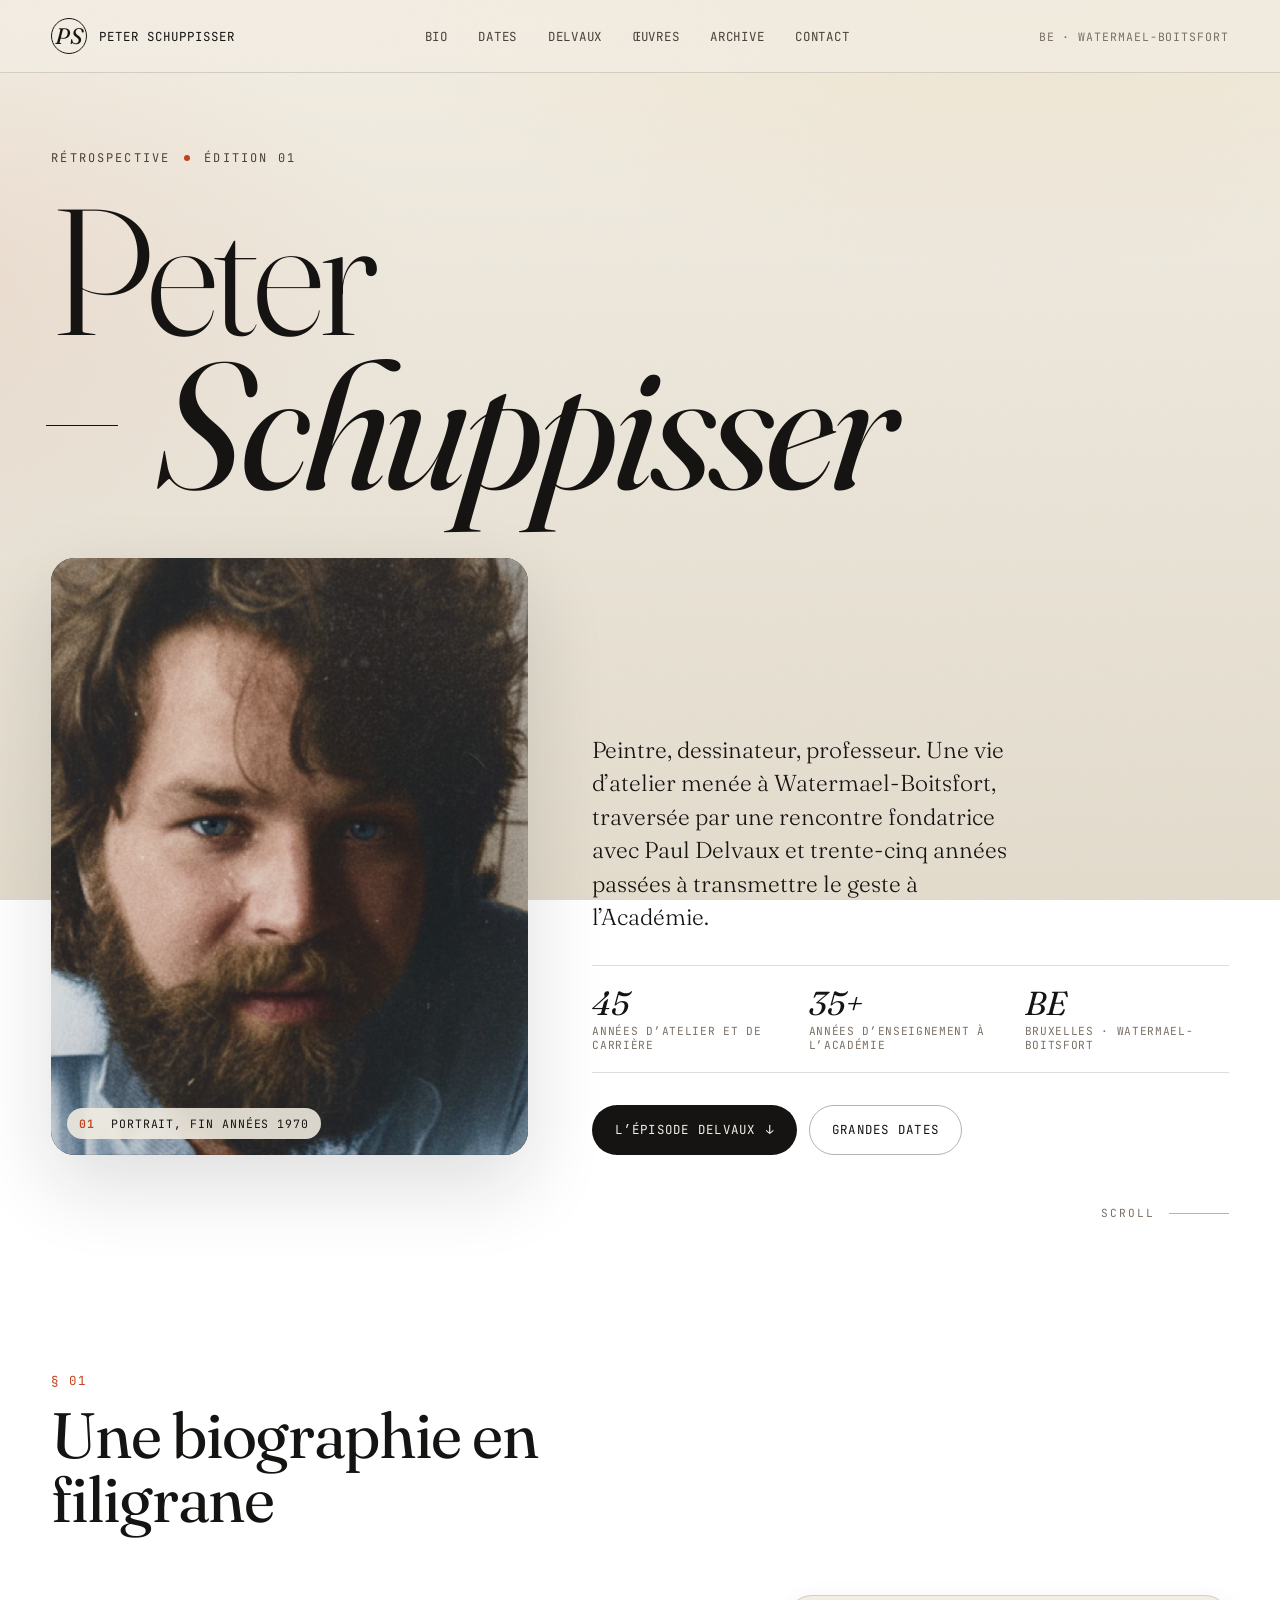
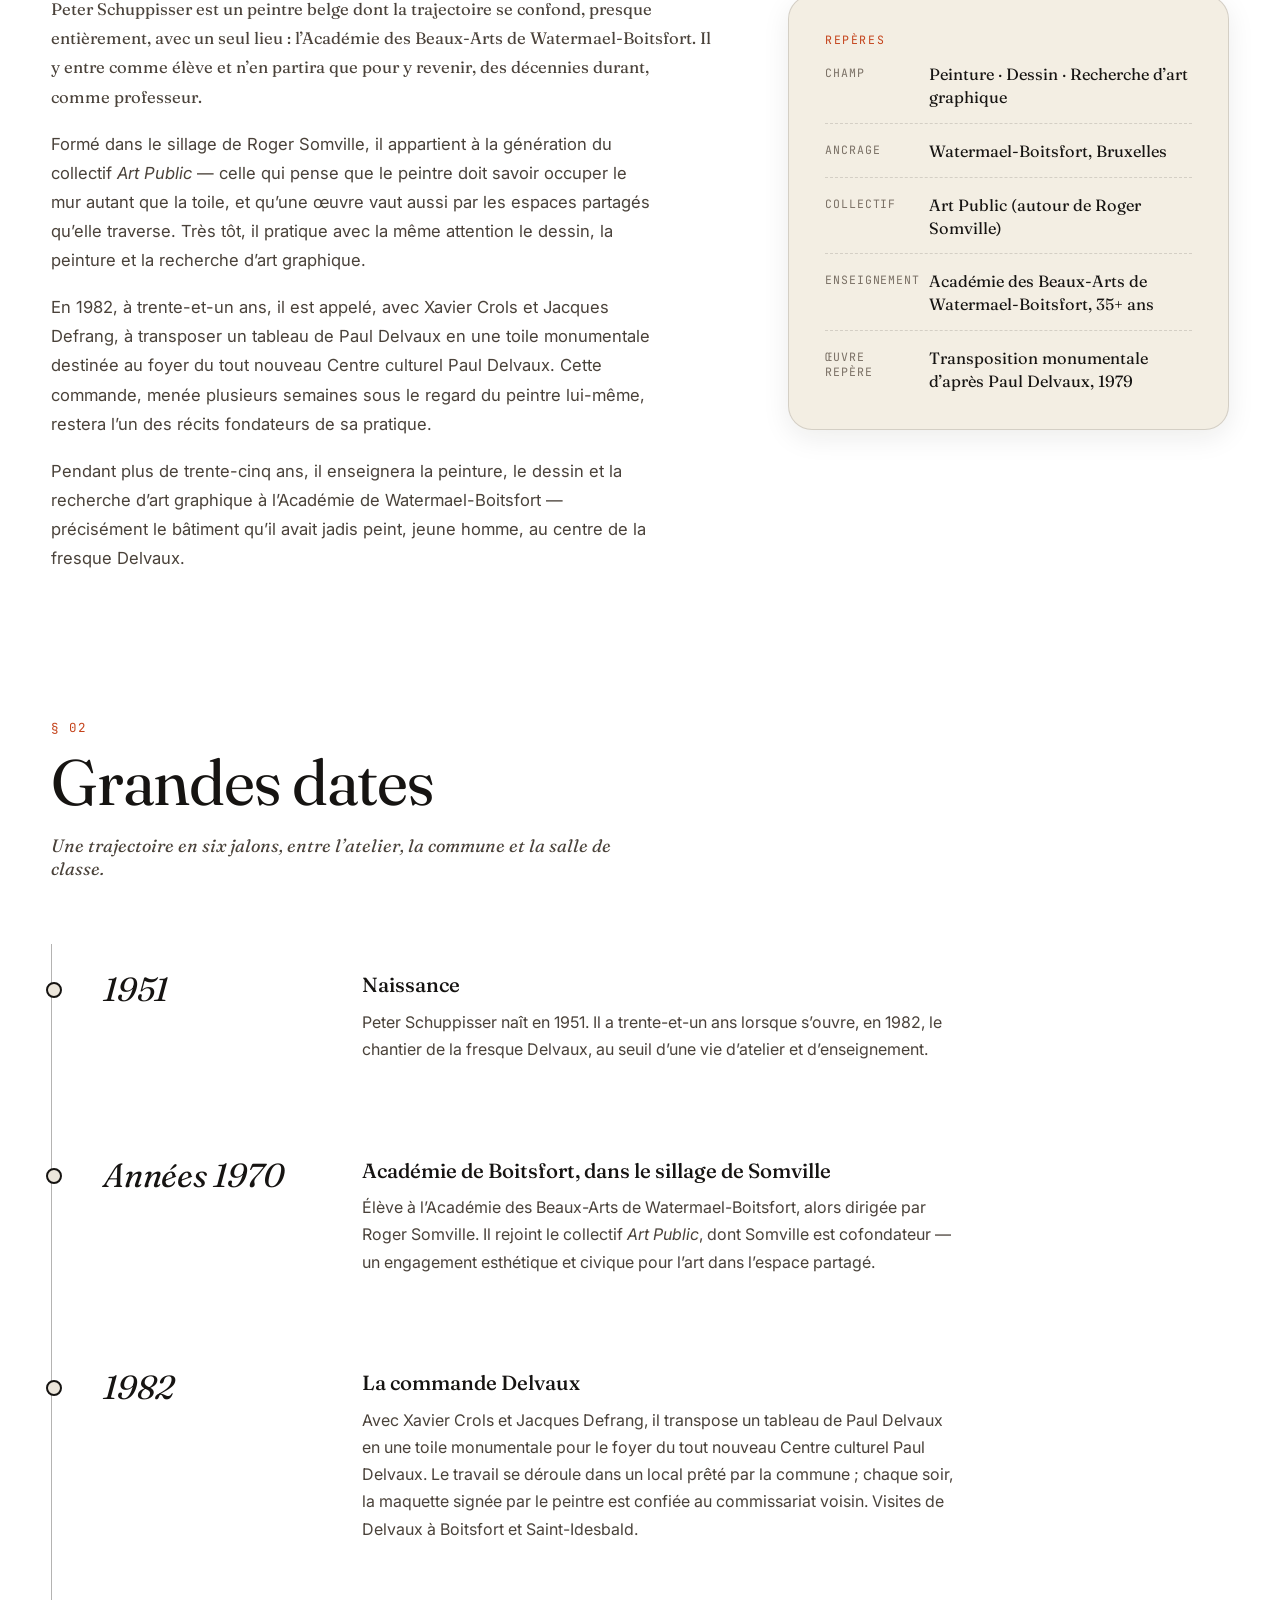
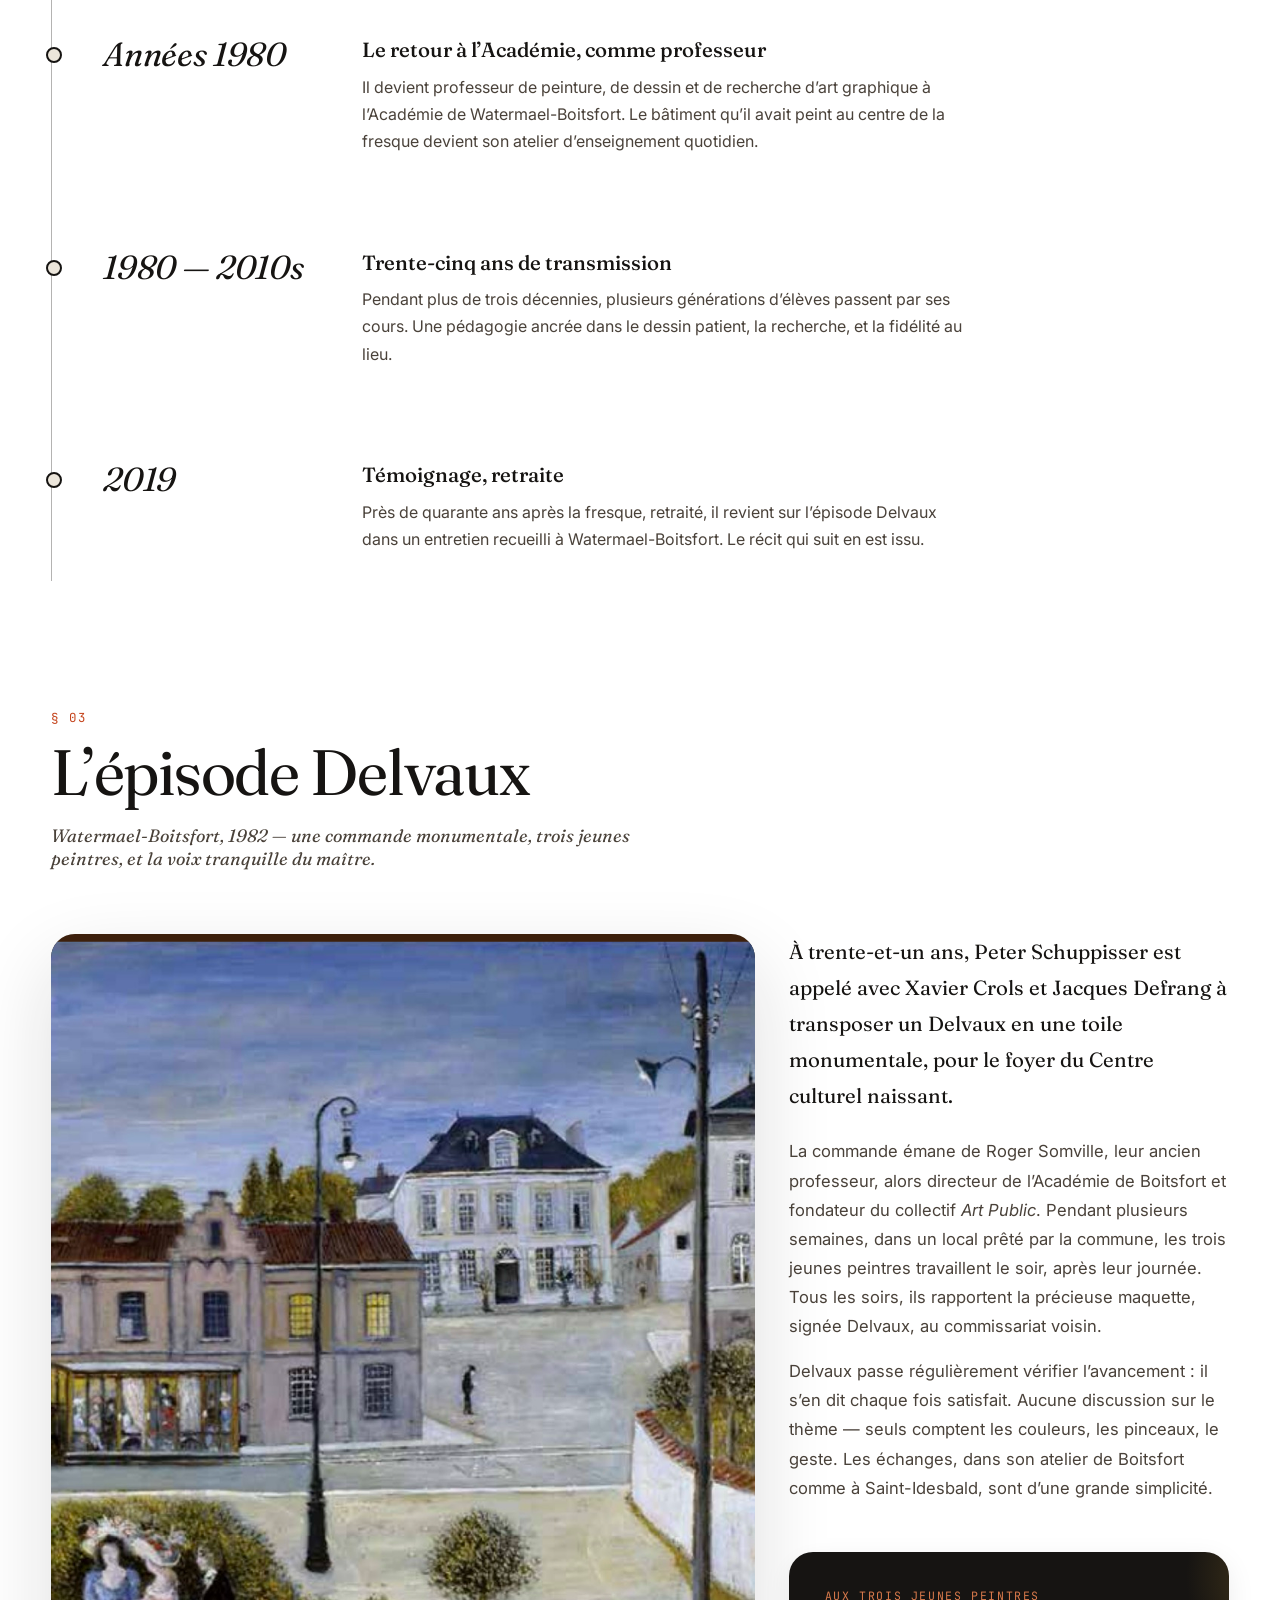
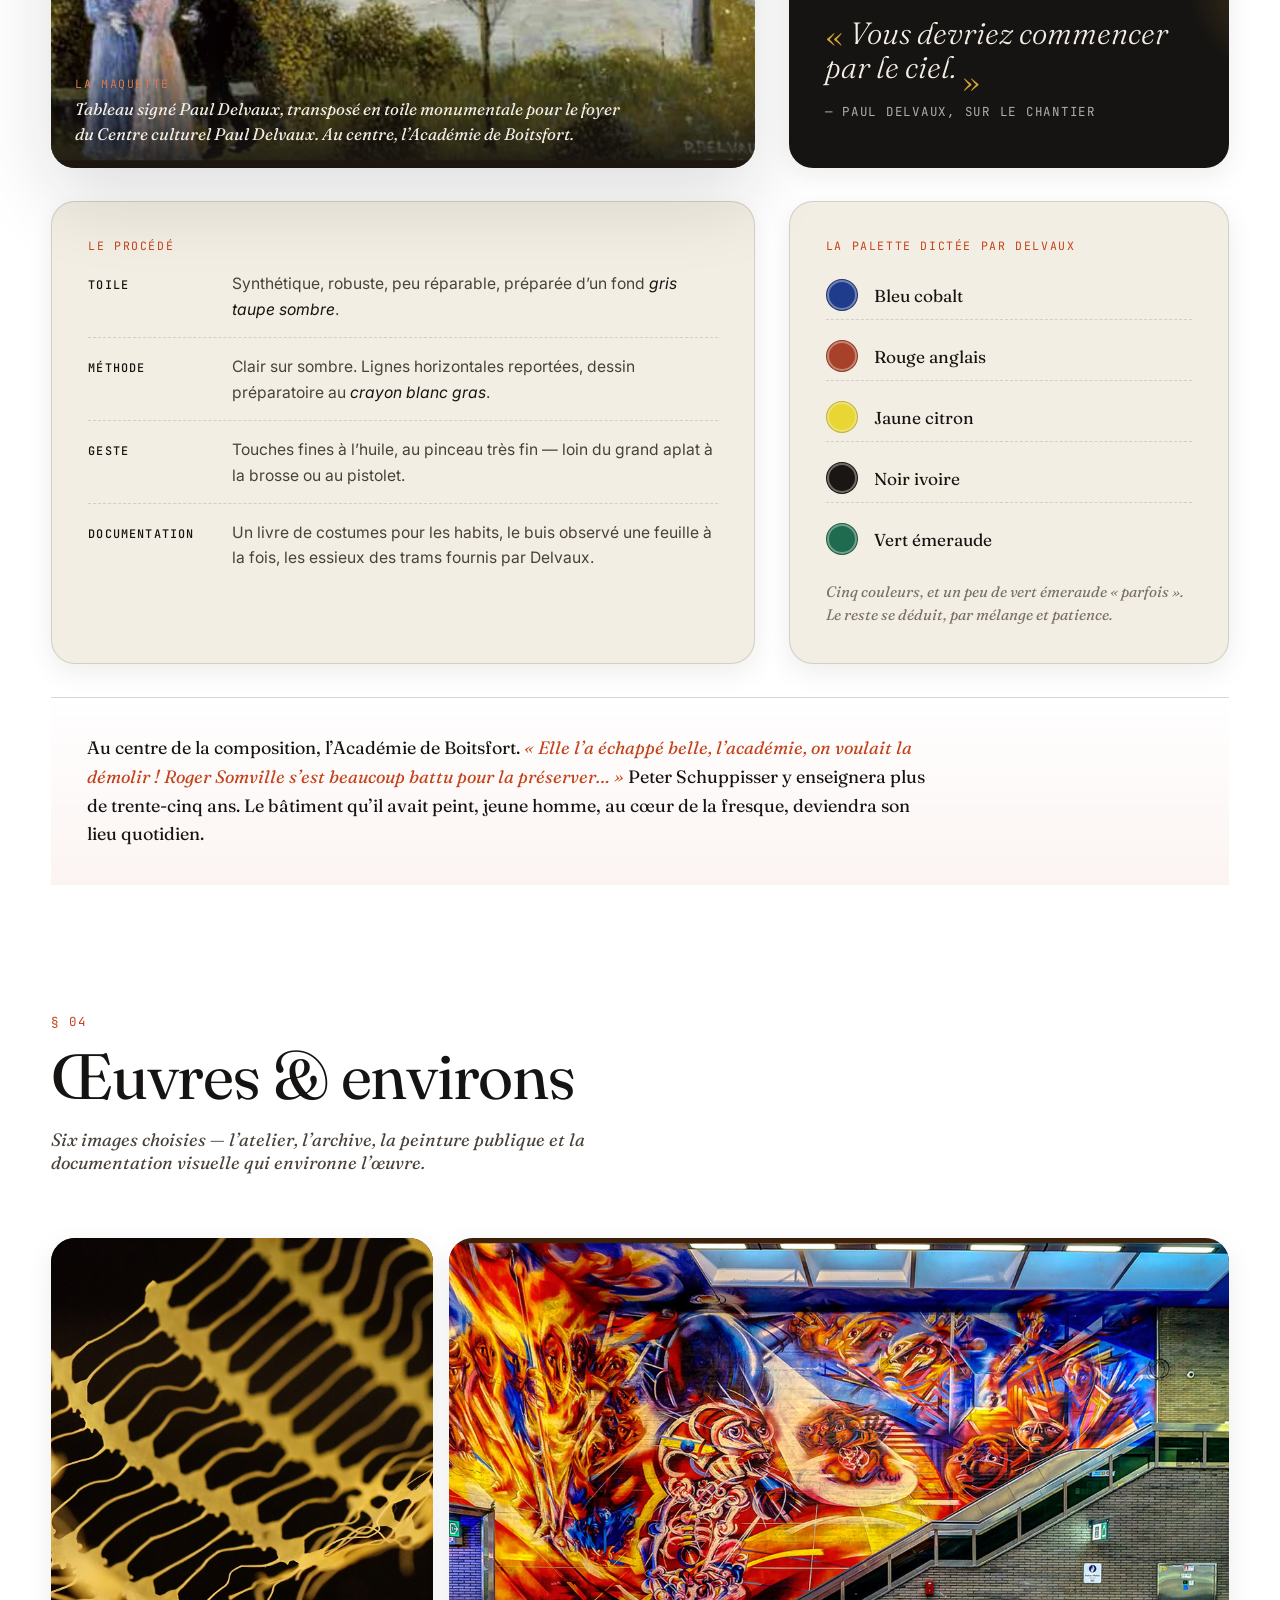
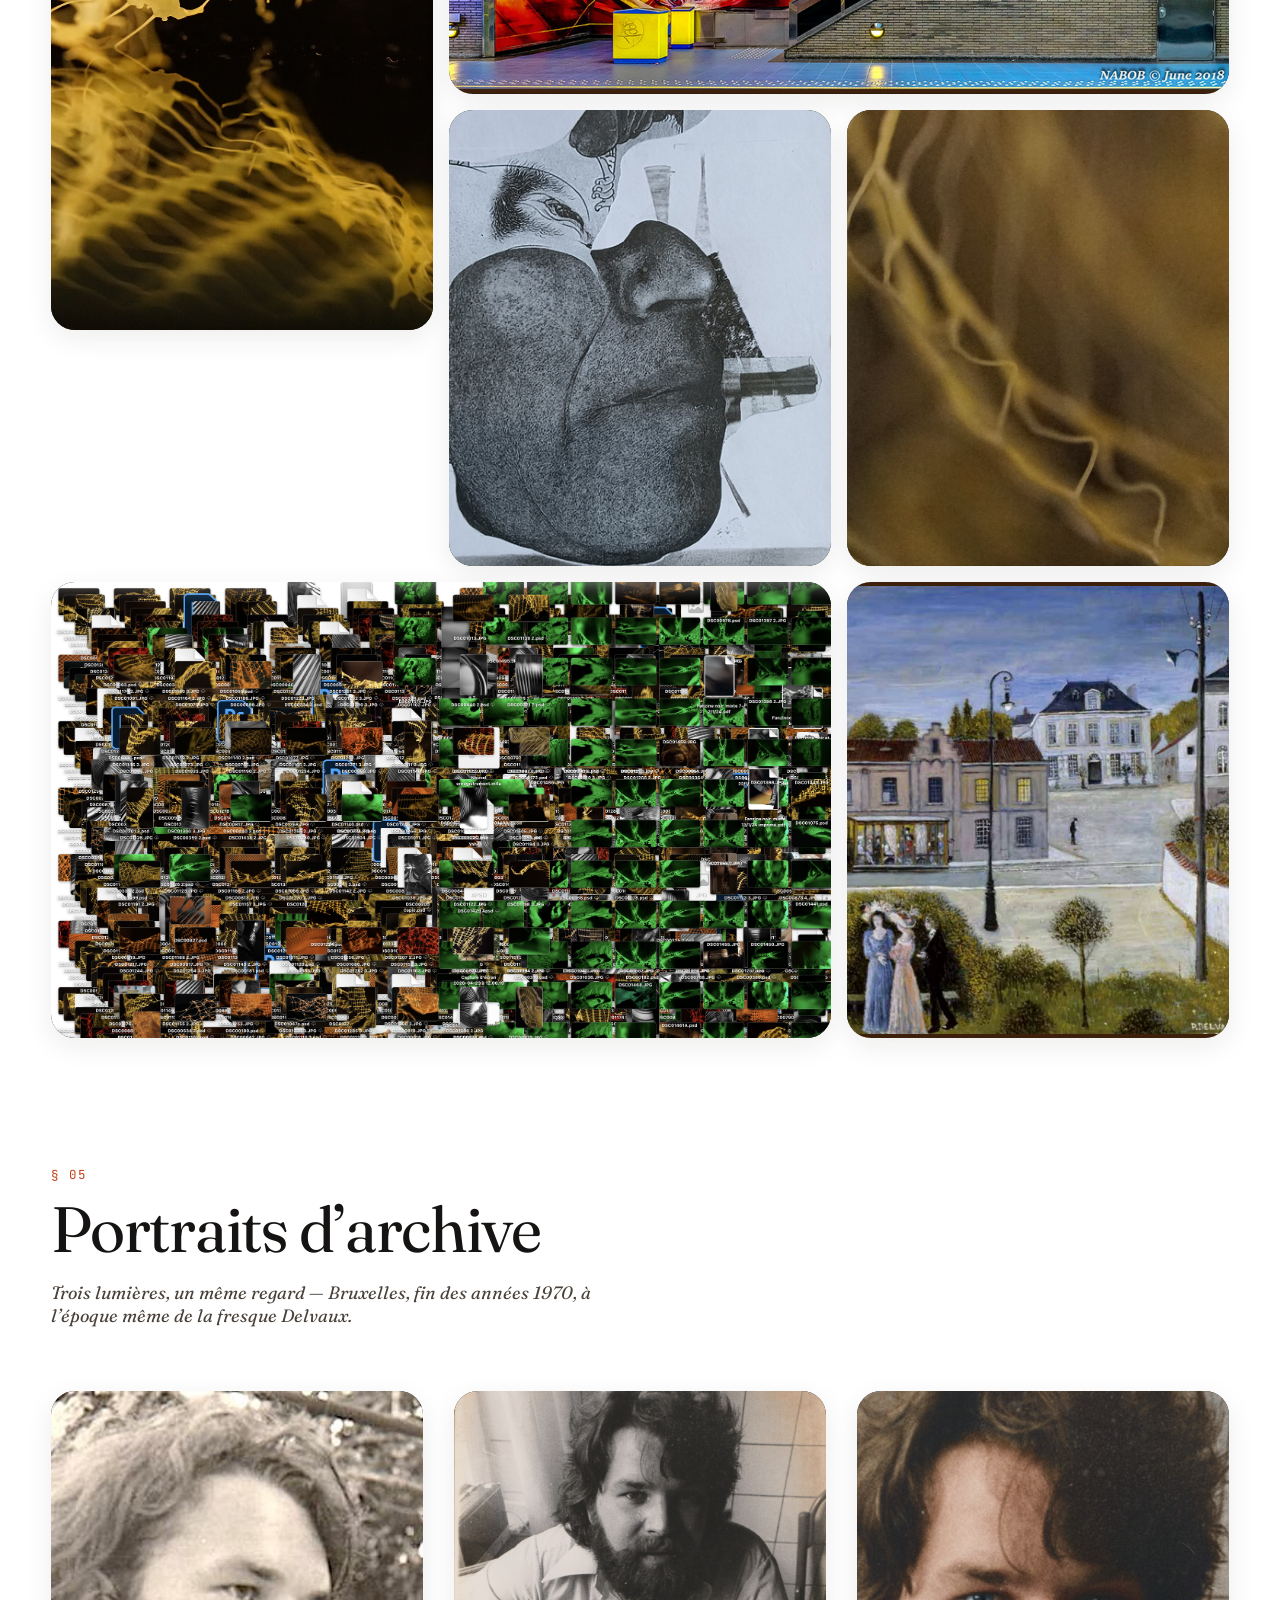
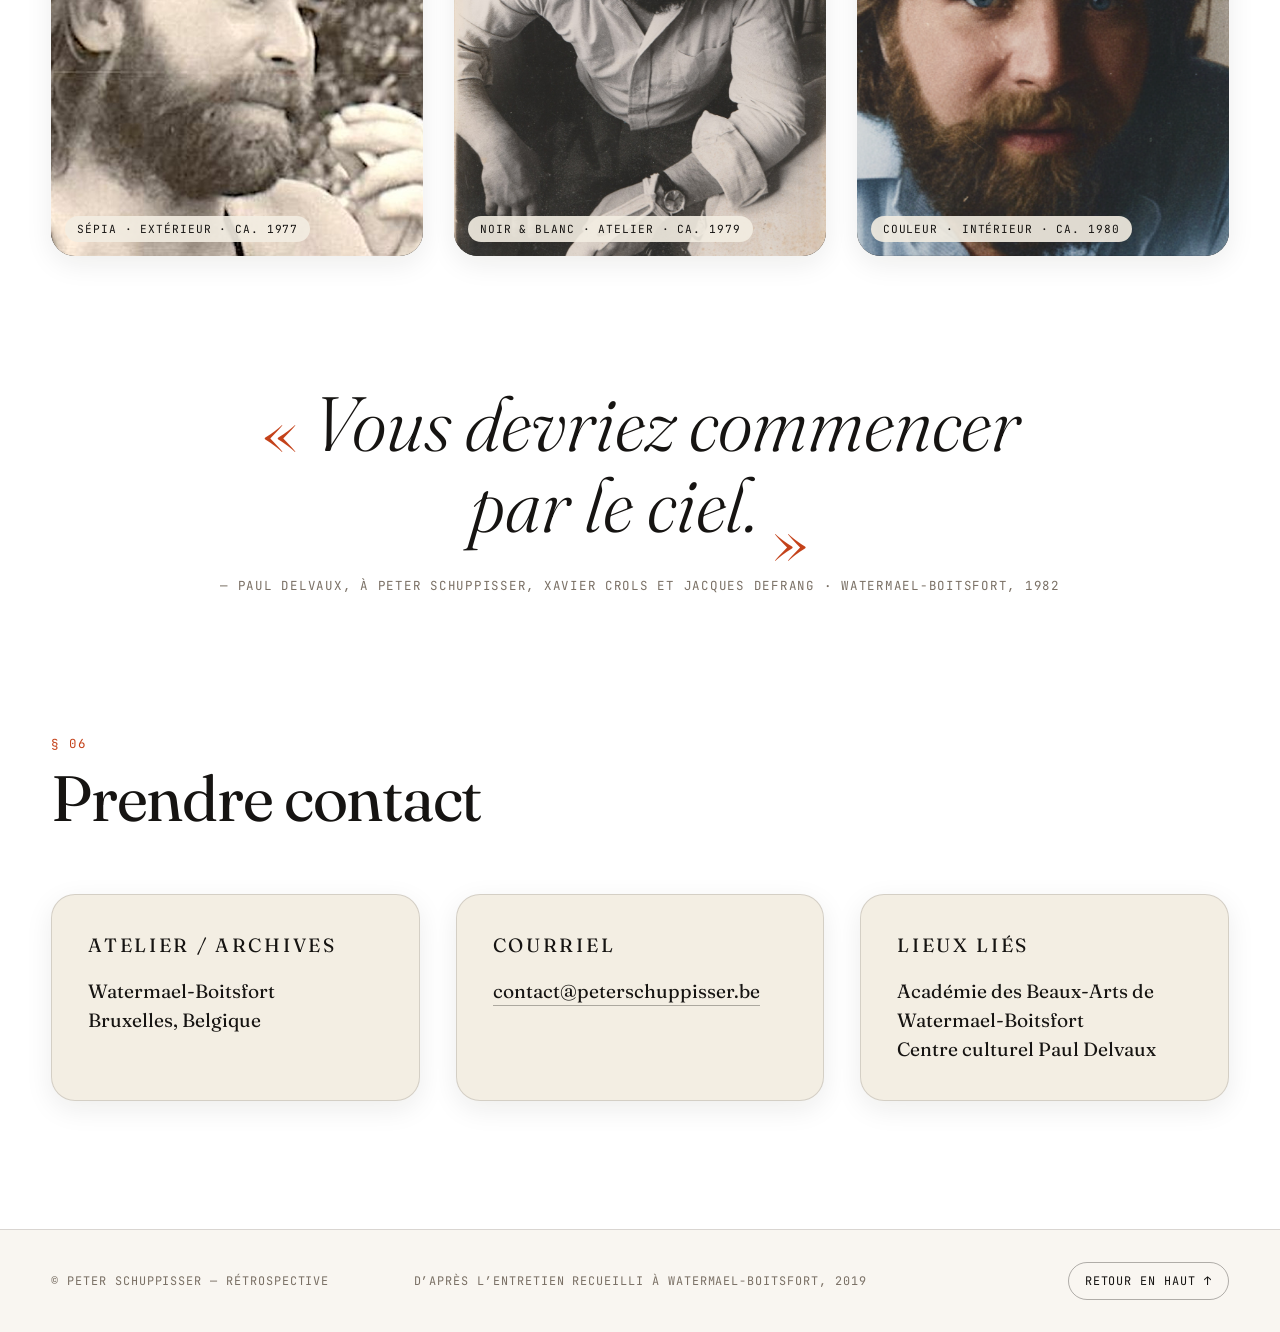
==== commit caad1a9c: "Replace Delvaux-commission stat with 45 years of practice in hero" ====
--- a/index.html
+++ b/index.html
@@ -70,8 +70,8 @@
             </p>
             <ul class="hero-stats">
               <li>
-                <span class="stat-num">31</span>
-                <span class="stat-label">ans à la commande Delvaux, 1982</span>
+                <span class="stat-num">45</span>
+                <span class="stat-label">années d’atelier et de carrière</span>
               </li>
               <li>
                 <span class="stat-num">35+</span>
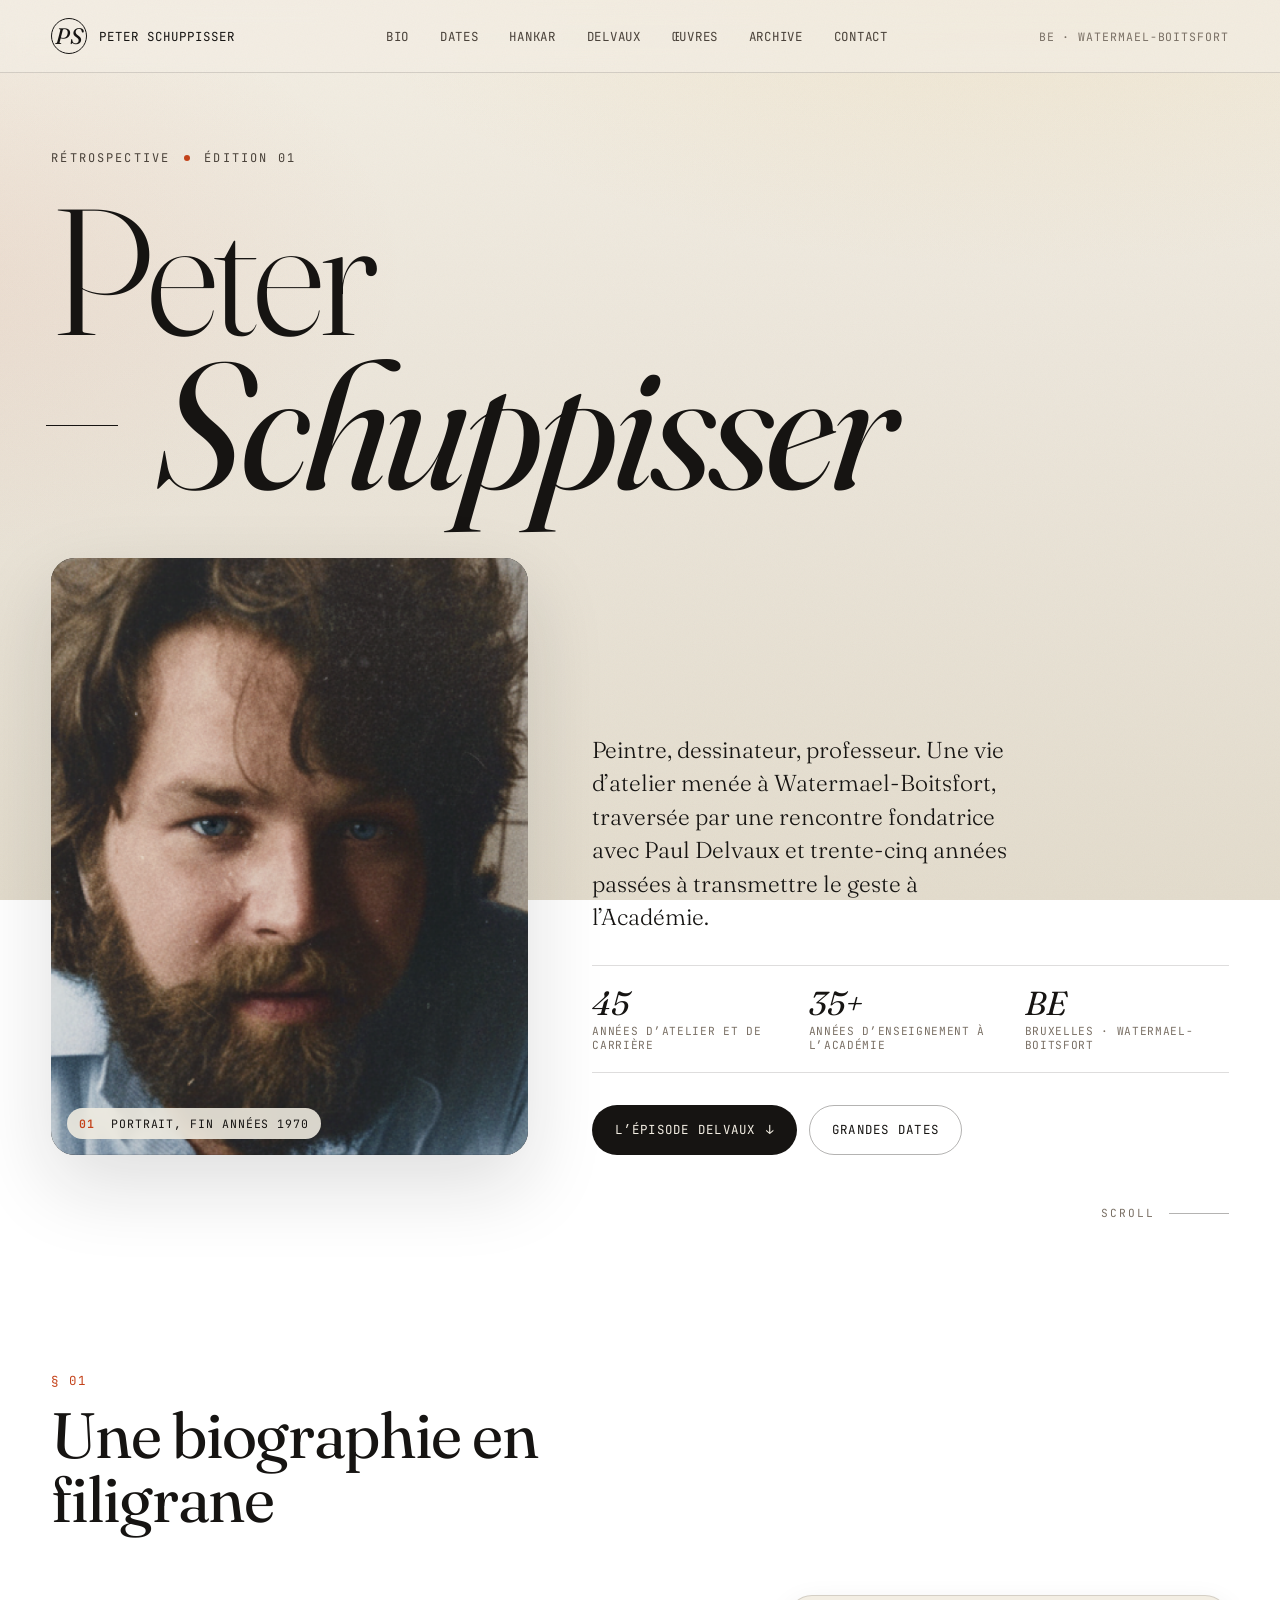
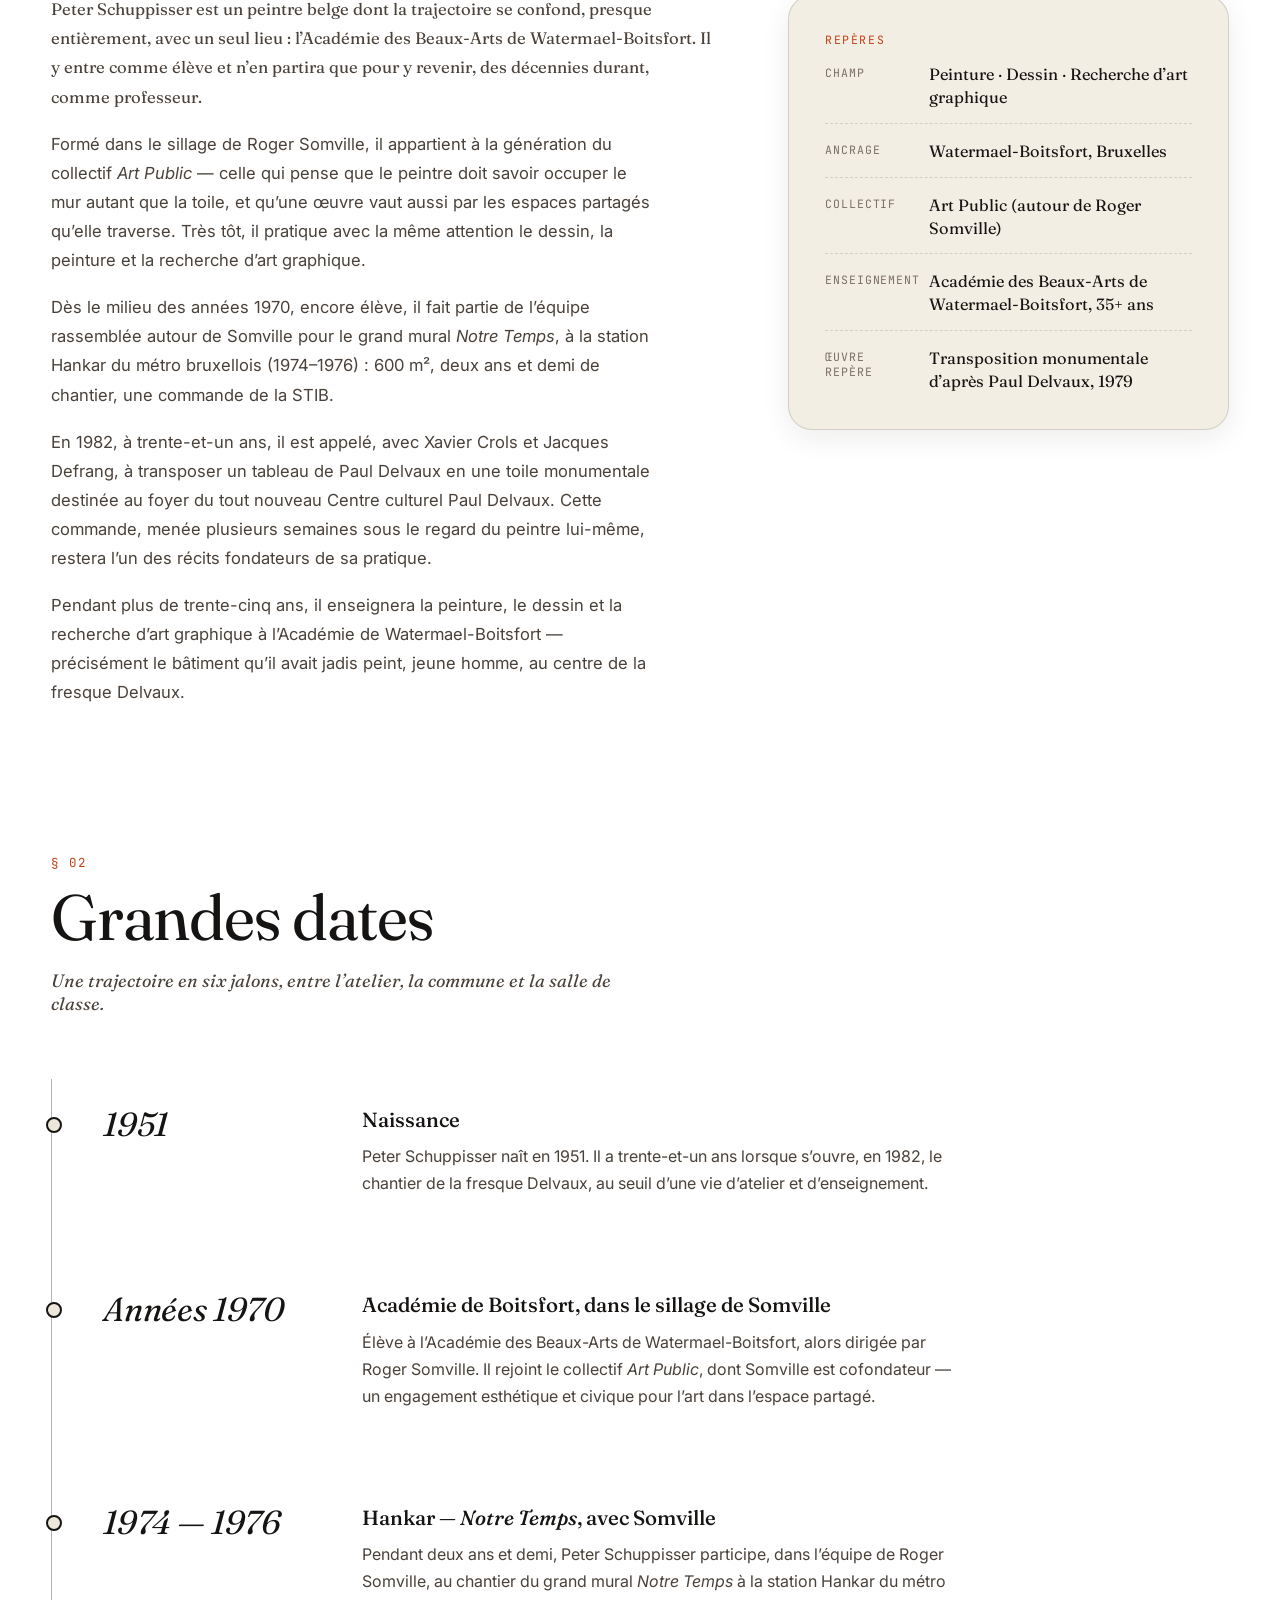
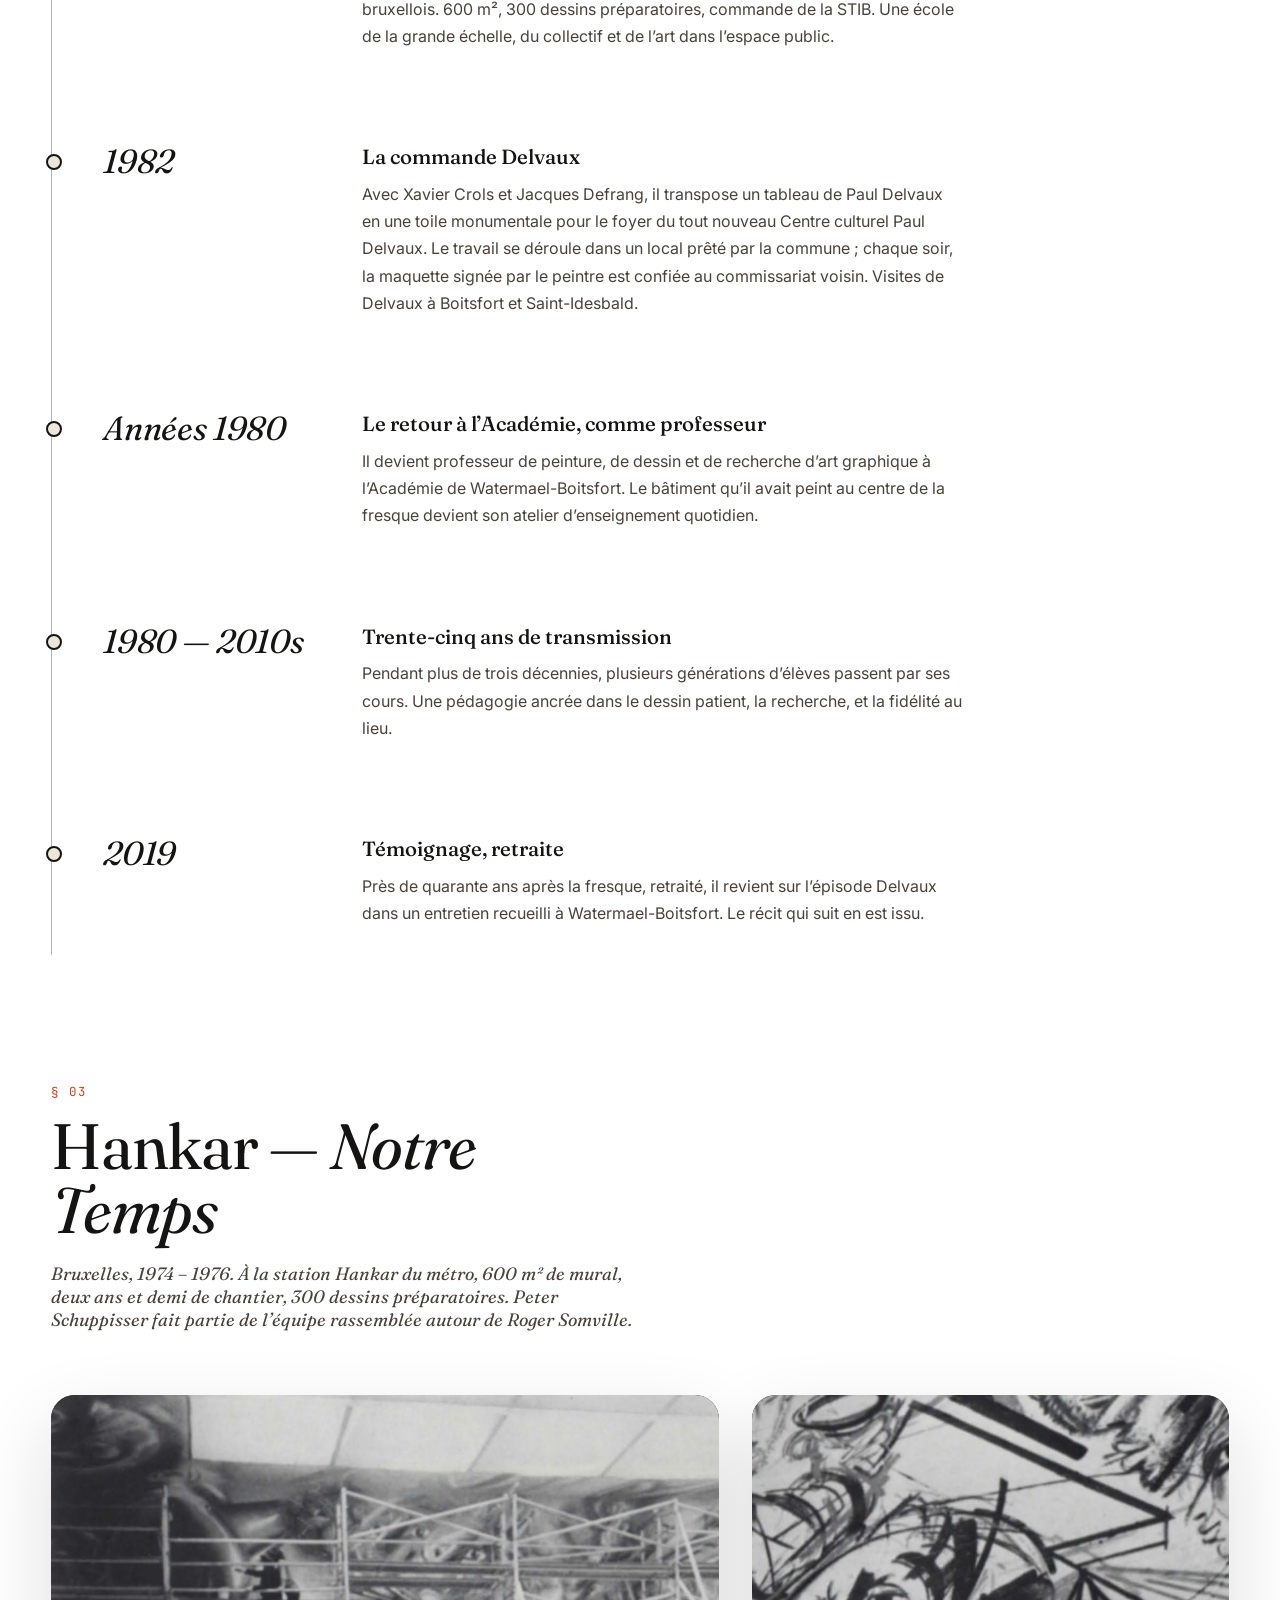
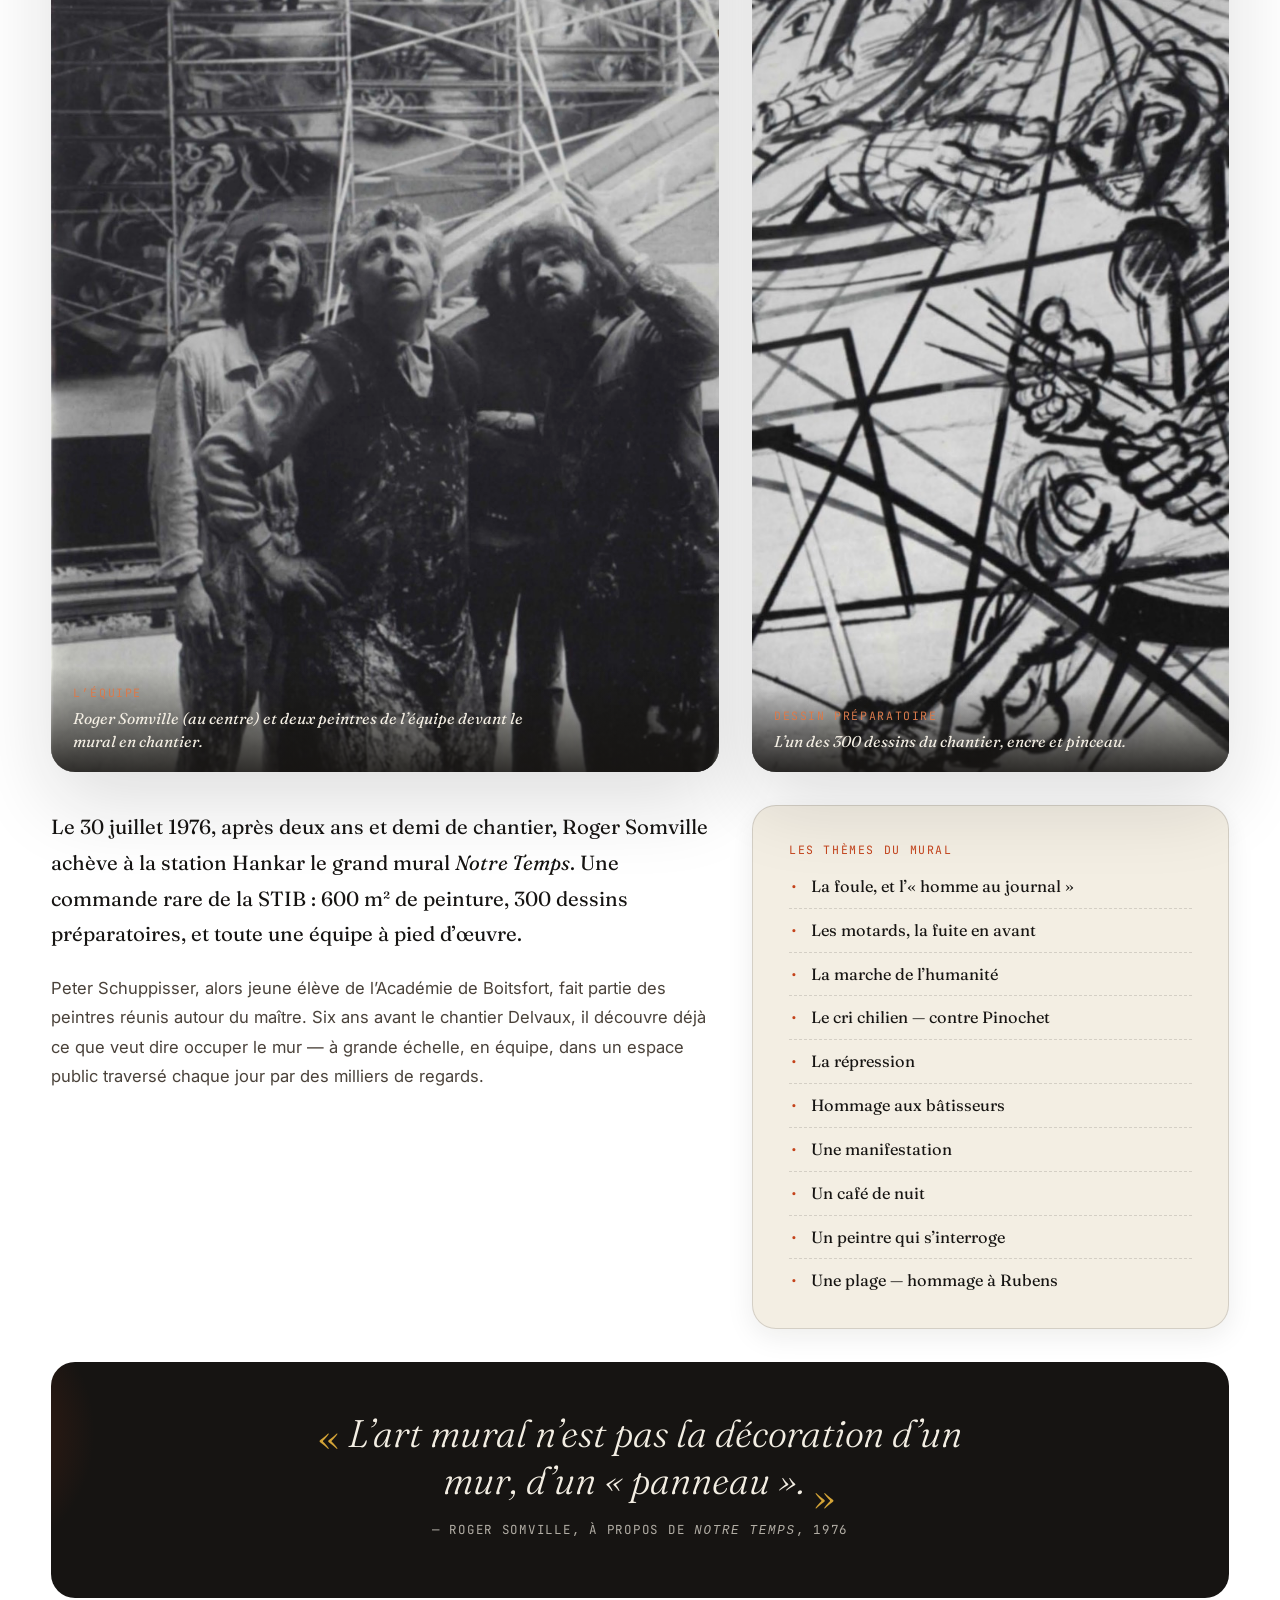
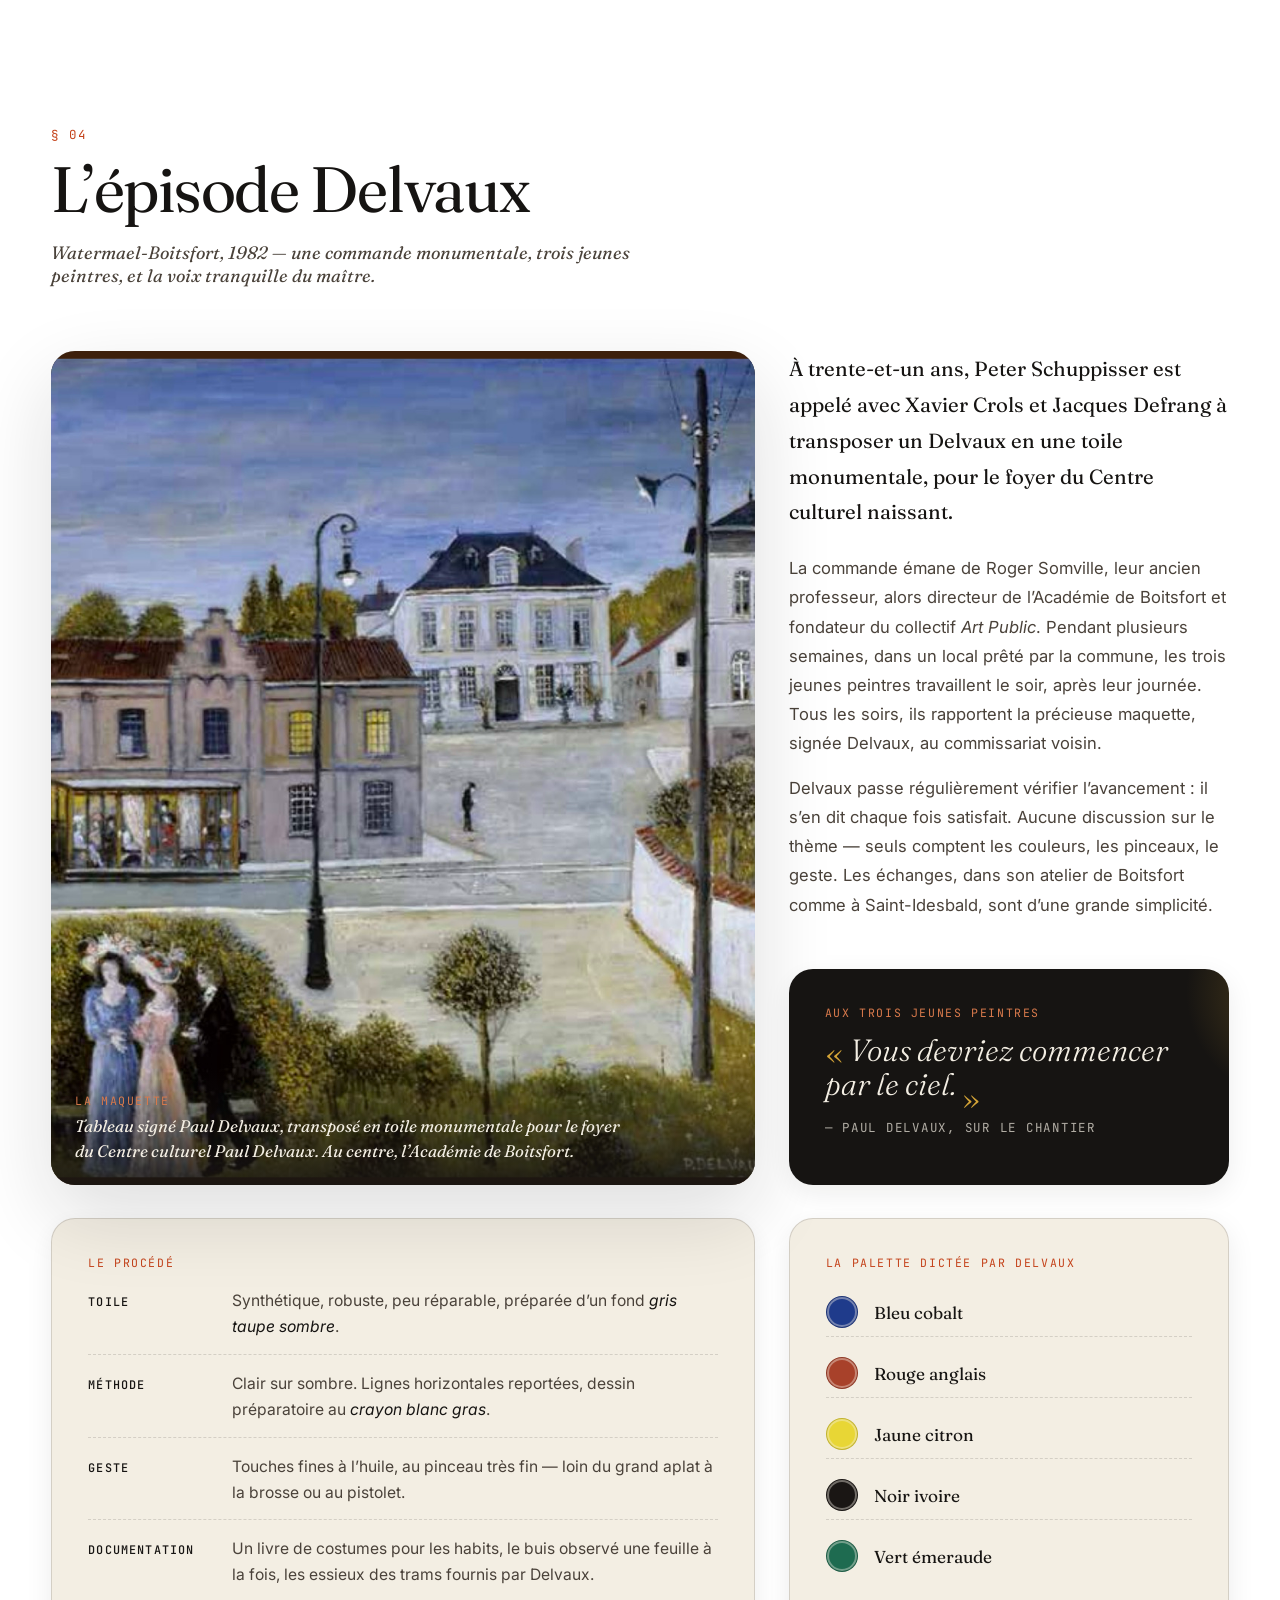
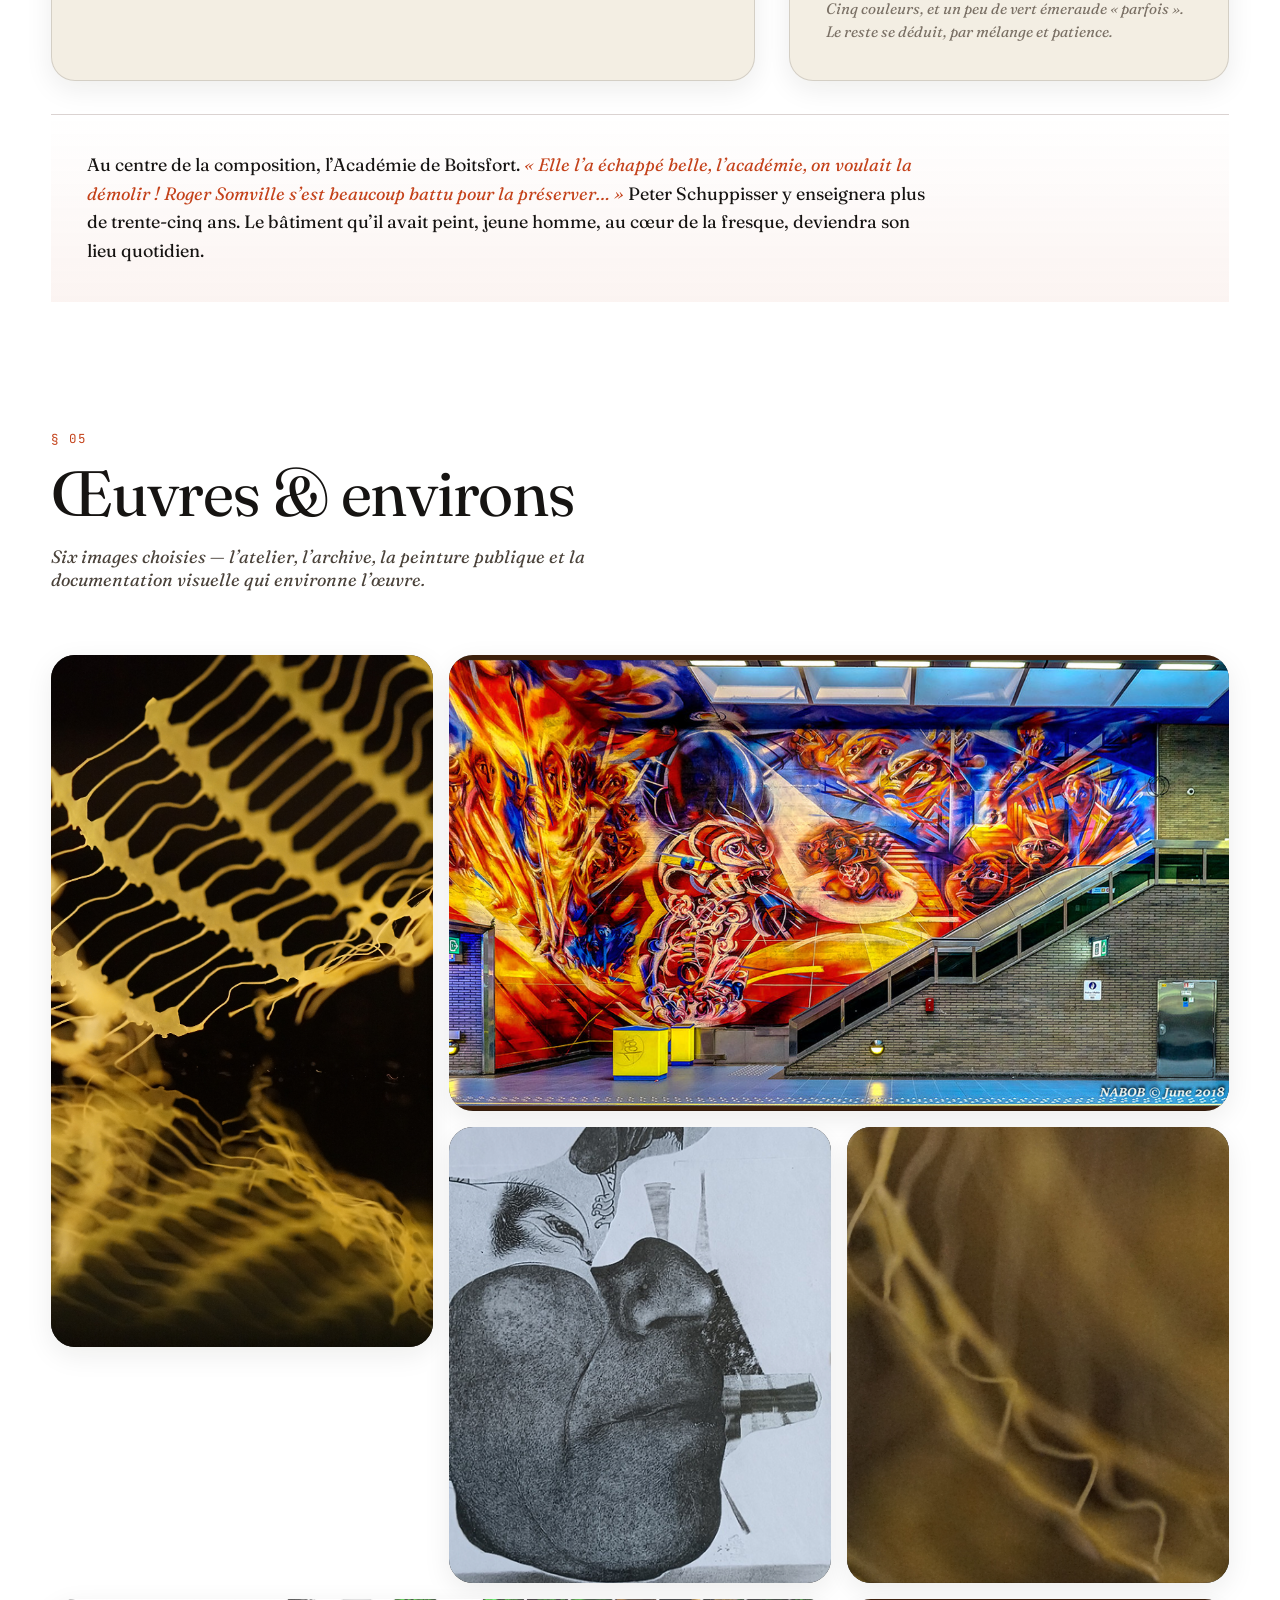
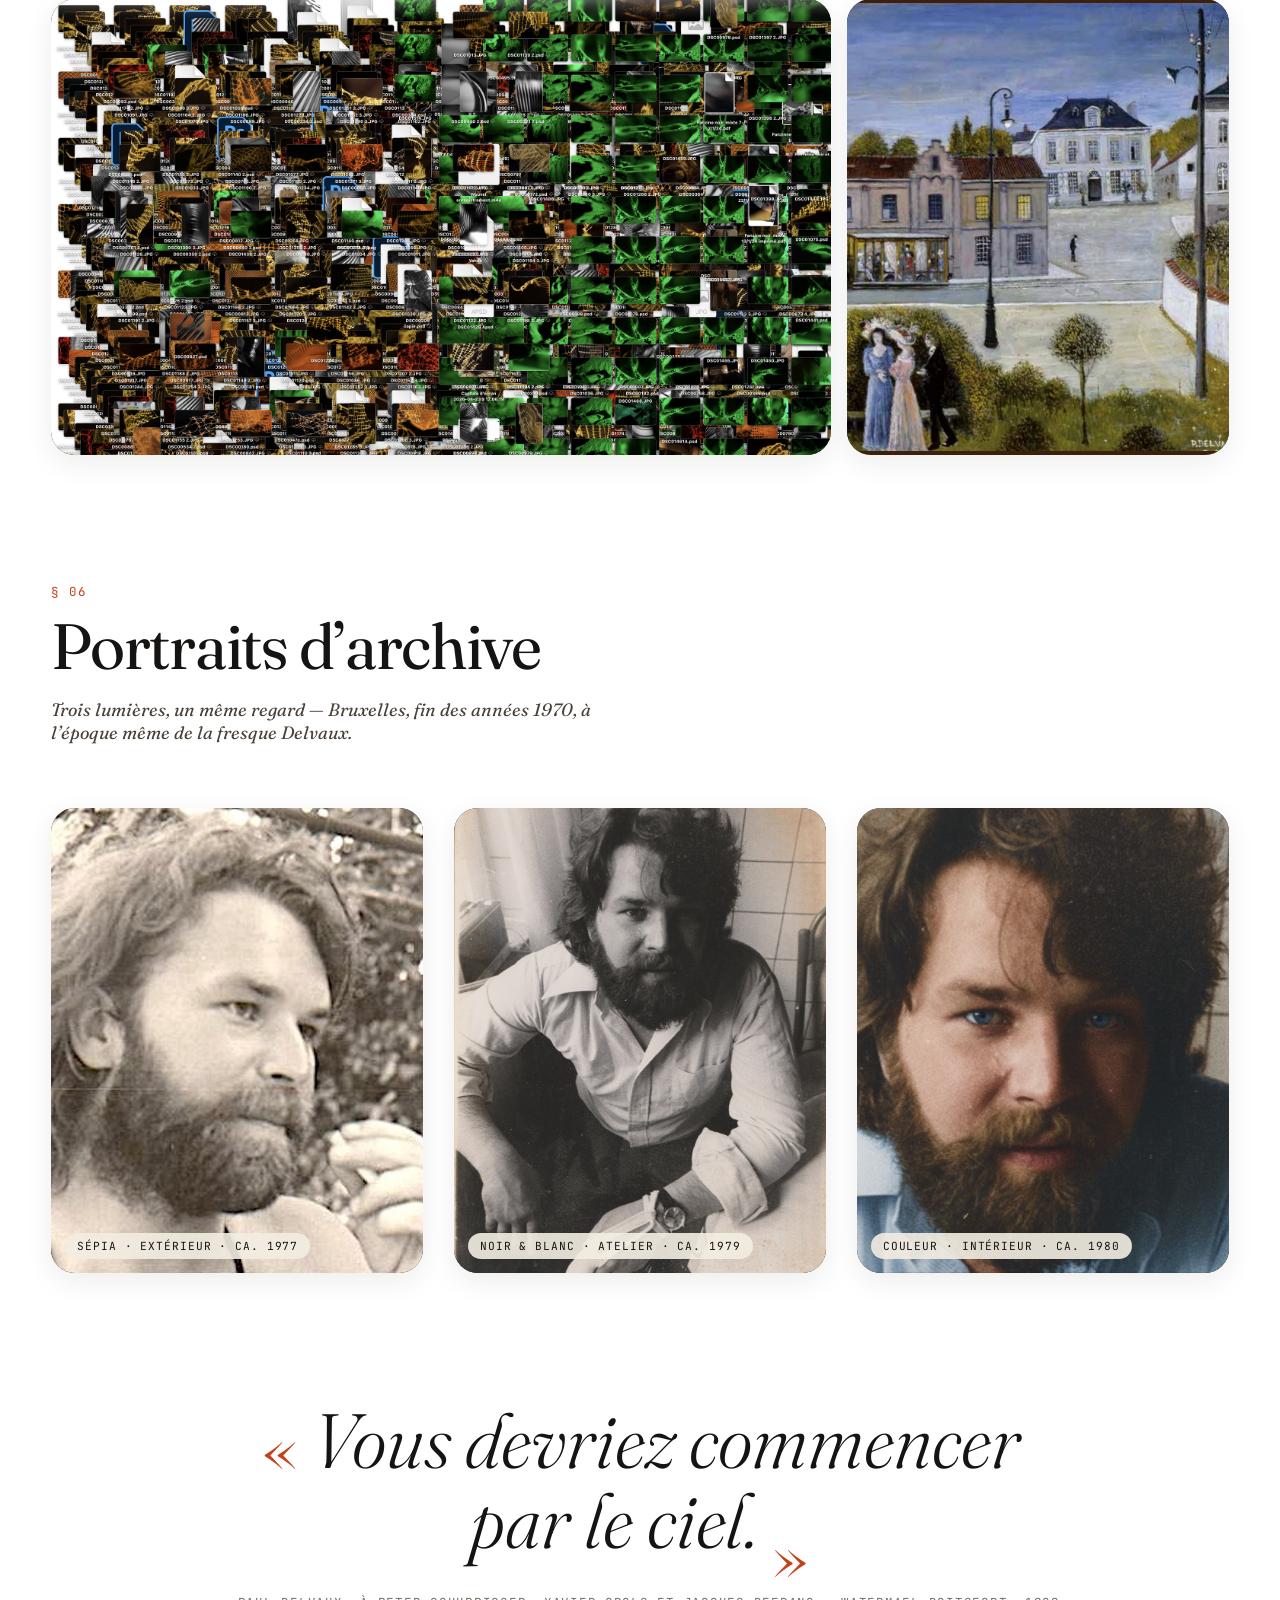
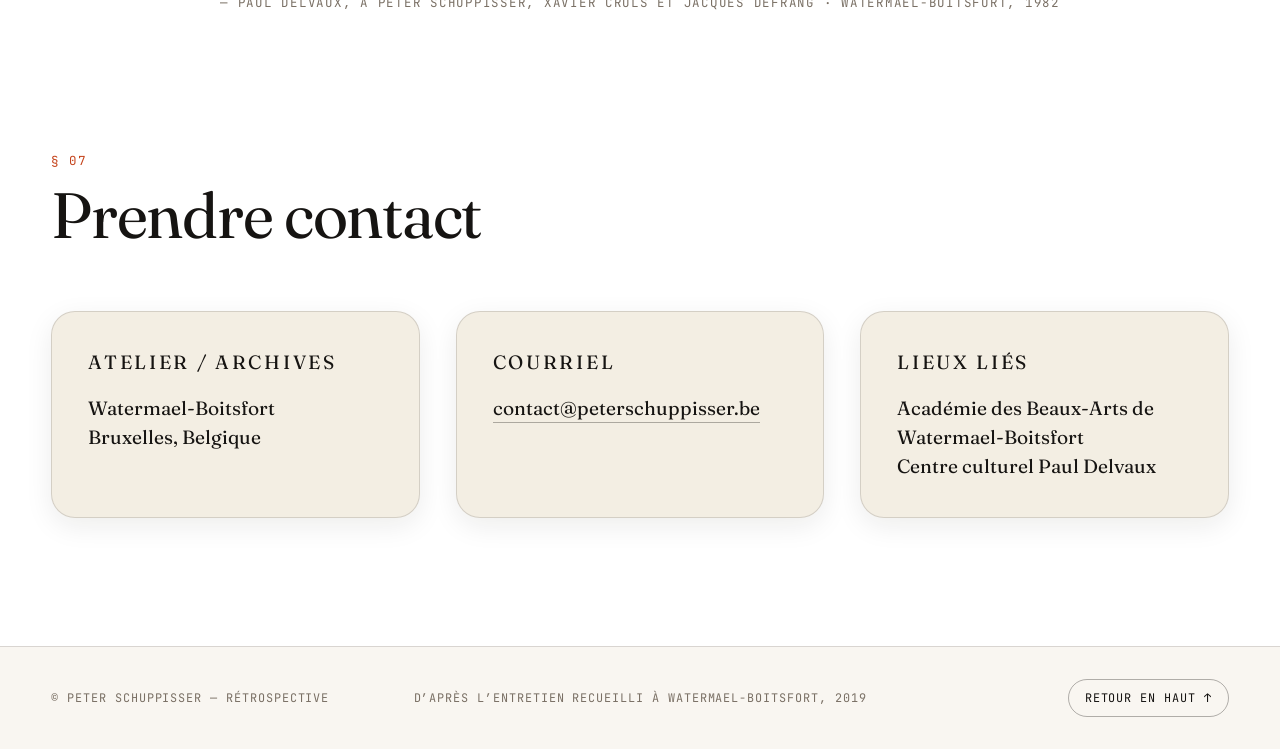
==== commit a8450439: "Add Hankar / Notre Temps section (1974-1976, with Somville) - New §03 dedicated to the Hankar metro " ====
--- a/index.html
+++ b/index.html
@@ -27,6 +27,7 @@
       <nav aria-label="Navigation principale">
         <a href="#bio">Bio</a>
         <a href="#timeline">Dates</a>
+        <a href="#hankar">Hankar</a>
         <a href="#delvaux">Delvaux</a>
         <a href="#oeuvres">Œuvres</a>
         <a href="#archive">Archive</a>
@@ -121,6 +122,13 @@
               et qu’une œuvre vaut aussi par les espaces partagés qu’elle
               traverse. Très tôt, il pratique avec la même attention le
               dessin, la peinture et la recherche d’art graphique.
+            </p>
+            <p>
+              Dès le milieu des années 1970, encore élève, il fait partie
+              de l’équipe rassemblée autour de Somville pour le grand mural
+              <em>Notre Temps</em>, à la station Hankar du métro bruxellois
+              (1974–1976) : 600 m², deux ans et demi de chantier, une
+              commande de la STIB.
             </p>
             <p>
               En 1982, à trente-et-un ans, il est appelé, avec Xavier Crols
@@ -207,6 +215,21 @@
           </li>
 
           <li class="timeline-item">
+            <span class="timeline-year">1974 — 1976</span>
+            <div class="timeline-body">
+              <h3>Hankar — <em>Notre Temps</em>, avec Somville</h3>
+              <p>
+                Pendant deux ans et demi, Peter Schuppisser participe, dans
+                l’équipe de Roger Somville, au chantier du grand mural
+                <em>Notre Temps</em> à la station Hankar du métro
+                bruxellois. 600 m², 300 dessins préparatoires, commande de
+                la STIB. Une école de la grande échelle, du collectif et
+                de l’art dans l’espace public.
+              </p>
+            </div>
+          </li>
+
+          <li class="timeline-item">
             <span class="timeline-year">1982</span>
             <div class="timeline-body">
               <h3>La commande Delvaux</h3>
@@ -260,10 +283,98 @@
         </ol>
       </section>
 
+      <!-- HANKAR -->
+      <section class="section hankar" id="hankar">
+        <div class="section-head">
+          <span class="section-num">§ 03</span>
+          <h2>Hankar — <em>Notre Temps</em></h2>
+          <p class="section-sub">
+            Bruxelles, 1974 – 1976. À la station Hankar du métro,
+            600 m² de mural, deux ans et demi de chantier, 300 dessins
+            préparatoires. Peter Schuppisser fait partie de l’équipe
+            rassemblée autour de Roger Somville.
+          </p>
+        </div>
+
+        <div class="hankar-grid">
+          <figure class="hankar-image hankar-image--main">
+            <img
+              src="img/hankar2.jpg"
+              alt="Roger Somville et deux jeunes peintres en bleu de travail devant le mural Hankar en chantier, échafaudages tubulaires."
+              loading="lazy"
+            />
+            <figcaption>
+              <span class="card-kicker">L’équipe</span>
+              <span>
+                Roger Somville (au centre) et deux peintres de l’équipe
+                devant le mural en chantier.
+              </span>
+            </figcaption>
+          </figure>
+
+          <figure class="hankar-image">
+            <img
+              src="img/hankar1.jpg"
+              alt="Dessin préparatoire au pinceau pour le mural Notre Temps : visages, mains, lignes brisées."
+              loading="lazy"
+            />
+            <figcaption>
+              <span class="card-kicker">Dessin préparatoire</span>
+              <span>L’un des 300 dessins du chantier, encre et pinceau.</span>
+            </figcaption>
+          </figure>
+
+          <div class="hankar-text">
+            <p class="paragraph-lead">
+              Le 30 juillet 1976, après deux ans et demi de chantier, Roger
+              Somville achève à la station Hankar le grand mural
+              <em>Notre Temps</em>. Une commande rare de la STIB :
+              600 m² de peinture, 300 dessins préparatoires, et toute une
+              équipe à pied d’œuvre.
+            </p>
+            <p>
+              Peter Schuppisser, alors jeune élève de l’Académie de
+              Boitsfort, fait partie des peintres réunis autour du maître.
+              Six ans avant le chantier Delvaux, il découvre déjà ce que
+              veut dire occuper le mur — à grande échelle, en équipe, dans
+              un espace public traversé chaque jour par des milliers de
+              regards.
+            </p>
+          </div>
+
+          <aside class="hankar-themes">
+            <p class="card-kicker">Les thèmes du mural</p>
+            <ul>
+              <li>La foule, et l’« homme au journal »</li>
+              <li>Les motards, la fuite en avant</li>
+              <li>La marche de l’humanité</li>
+              <li>Le cri chilien — contre Pinochet</li>
+              <li>La répression</li>
+              <li>Hommage aux bâtisseurs</li>
+              <li>Une manifestation</li>
+              <li>Un café de nuit</li>
+              <li>Un peintre qui s’interroge</li>
+              <li>Une plage — hommage à Rubens</li>
+            </ul>
+          </aside>
+
+          <div class="hankar-quote">
+            <blockquote>
+              <span class="quote-mark">«</span>
+              L’art mural n’est pas la décoration d’un mur, d’un « panneau ».
+              <span class="quote-mark close">»</span>
+            </blockquote>
+            <p class="manifesto-attr">
+              — Roger Somville, à propos de <em>Notre Temps</em>, 1976
+            </p>
+          </div>
+        </div>
+      </section>
+
       <!-- DELVAUX -->
       <section class="section delvaux" id="delvaux">
         <div class="section-head">
-          <span class="section-num">§ 03</span>
+          <span class="section-num">§ 04</span>
           <h2>L’épisode Delvaux</h2>
           <p class="section-sub">
             Watermael-Boitsfort, 1982 — une commande monumentale, trois
@@ -403,7 +514,7 @@
       <!-- ŒUVRES -->
       <section class="section oeuvres" id="oeuvres">
         <div class="section-head">
-          <span class="section-num">§ 04</span>
+          <span class="section-num">§ 05</span>
           <h2>Œuvres &amp; environs</h2>
           <p class="section-sub">
             Six images choisies — l’atelier, l’archive, la peinture publique
@@ -501,7 +612,7 @@
       <!-- ARCHIVE -->
       <section class="section archive" id="archive">
         <div class="section-head">
-          <span class="section-num">§ 05</span>
+          <span class="section-num">§ 06</span>
           <h2>Portraits d’archive</h2>
           <p class="section-sub">
             Trois lumières, un même regard — Bruxelles, fin des années 1970,
@@ -553,7 +664,7 @@
       <!-- CONTACT -->
       <section class="section contact" id="contact">
         <div class="section-head">
-          <span class="section-num">§ 06</span>
+          <span class="section-num">§ 07</span>
           <h2>Prendre contact</h2>
         </div>
 
--- a/styles.css
+++ b/styles.css
@@ -587,7 +587,190 @@
 }
 
 /* =========================================================
-   DELVAUX (§ 03)
+   HANKAR (§ 03)
+   ========================================================= */
+.hankar-grid {
+  display: grid;
+  grid-template-columns: 1.4fr 1fr;
+  grid-template-rows: auto auto auto;
+  gap: clamp(20px, 2.6vw, 36px);
+  grid-template-areas:
+    "img-main img-side"
+    "text     themes"
+    "quote    quote";
+}
+
+.hankar h2 em {
+  font-style: italic;
+  font-weight: 400;
+}
+
+.hankar-image {
+  margin: 0;
+  position: relative;
+  border-radius: var(--radius-lg);
+  overflow: hidden;
+  background: var(--ink);
+  box-shadow: var(--shadow-lg);
+}
+
+.hankar-image--main { grid-area: img-main; }
+.hankar-image:not(.hankar-image--main) { grid-area: img-side; }
+
+.hankar-image img {
+  width: 100%;
+  height: 100%;
+  object-fit: cover;
+  filter: contrast(1.04);
+  transition: transform 1.6s cubic-bezier(0.2, 0.8, 0.2, 1);
+}
+
+.hankar-image:hover img { transform: scale(1.03); }
+
+.hankar-image figcaption {
+  position: absolute;
+  inset: auto 0 0 0;
+  padding: 18px 22px 18px;
+  display: flex;
+  flex-direction: column;
+  gap: 4px;
+  background: linear-gradient(180deg, transparent 0%, rgba(22, 20, 18, 0.86) 100%);
+  color: var(--paper);
+}
+
+.hankar-image .card-kicker {
+  color: var(--accent-soft);
+  margin: 0 0 4px;
+}
+
+.hankar-image figcaption span:last-child {
+  font-family: var(--serif);
+  font-style: italic;
+  font-size: 0.98rem;
+  line-height: 1.45;
+  max-width: 46ch;
+}
+
+.hankar-text {
+  grid-area: text;
+  padding-top: 4px;
+}
+
+.hankar-text p {
+  font-size: 1.04rem;
+  line-height: 1.75;
+  color: var(--ink-soft);
+  margin: 0 0 16px;
+}
+
+.hankar-text .paragraph-lead {
+  font-size: clamp(1.2rem, 1.6vw, 1.5rem);
+  margin-bottom: 22px;
+  color: var(--ink);
+}
+
+.hankar-text em { font-style: italic; }
+
+.hankar-themes {
+  grid-area: themes;
+  padding: clamp(24px, 3vw, 36px);
+  background: var(--paper);
+  border: 1px solid var(--line);
+  border-radius: var(--radius-lg);
+  box-shadow: var(--shadow-sm);
+}
+
+.hankar-themes .card-kicker {
+  margin-bottom: 18px;
+}
+
+.hankar-themes ul {
+  display: grid;
+  gap: 10px;
+  font-family: var(--serif);
+  font-size: 1.02rem;
+  line-height: 1.4;
+  color: var(--ink);
+}
+
+.hankar-themes li {
+  display: flex;
+  align-items: baseline;
+  gap: 12px;
+  padding-bottom: 10px;
+  border-bottom: 1px dashed var(--line);
+}
+
+.hankar-themes li:last-child {
+  border-bottom: none;
+  padding-bottom: 0;
+}
+
+.hankar-themes li::before {
+  content: "·";
+  color: var(--accent);
+  font-weight: 700;
+  font-family: var(--mono);
+}
+
+.hankar-quote {
+  grid-area: quote;
+  padding: clamp(28px, 4vw, 48px);
+  background: var(--ink);
+  color: var(--paper);
+  border-radius: var(--radius-lg);
+  text-align: center;
+  position: relative;
+  overflow: hidden;
+}
+
+.hankar-quote::before {
+  content: "";
+  position: absolute;
+  inset: -30% auto auto -20%;
+  width: 280px;
+  height: 280px;
+  border-radius: 999px;
+  background: radial-gradient(circle, rgba(196, 66, 26, 0.32), transparent 70%);
+  pointer-events: none;
+}
+
+.hankar-quote blockquote {
+  font-family: var(--serif);
+  font-style: italic;
+  font-weight: 300;
+  font-size: clamp(1.6rem, 3vw, 2.6rem);
+  line-height: 1.2;
+  color: var(--paper);
+  margin: 0 auto;
+  max-width: 28ch;
+}
+
+.hankar-quote .quote-mark { color: var(--gold); }
+
+.hankar-quote .manifesto-attr {
+  color: rgba(243, 238, 227, 0.7);
+  margin-top: 18px;
+}
+
+@media (max-width: 1024px) {
+  .hankar-grid {
+    grid-template-columns: 1fr;
+    grid-template-areas:
+      "img-main"
+      "img-side"
+      "text"
+      "themes"
+      "quote";
+  }
+
+  .hankar-image {
+    aspect-ratio: 4 / 5;
+  }
+}
+
+/* =========================================================
+   DELVAUX (§ 04)
    ========================================================= */
 .delvaux-grid {
   display: grid;
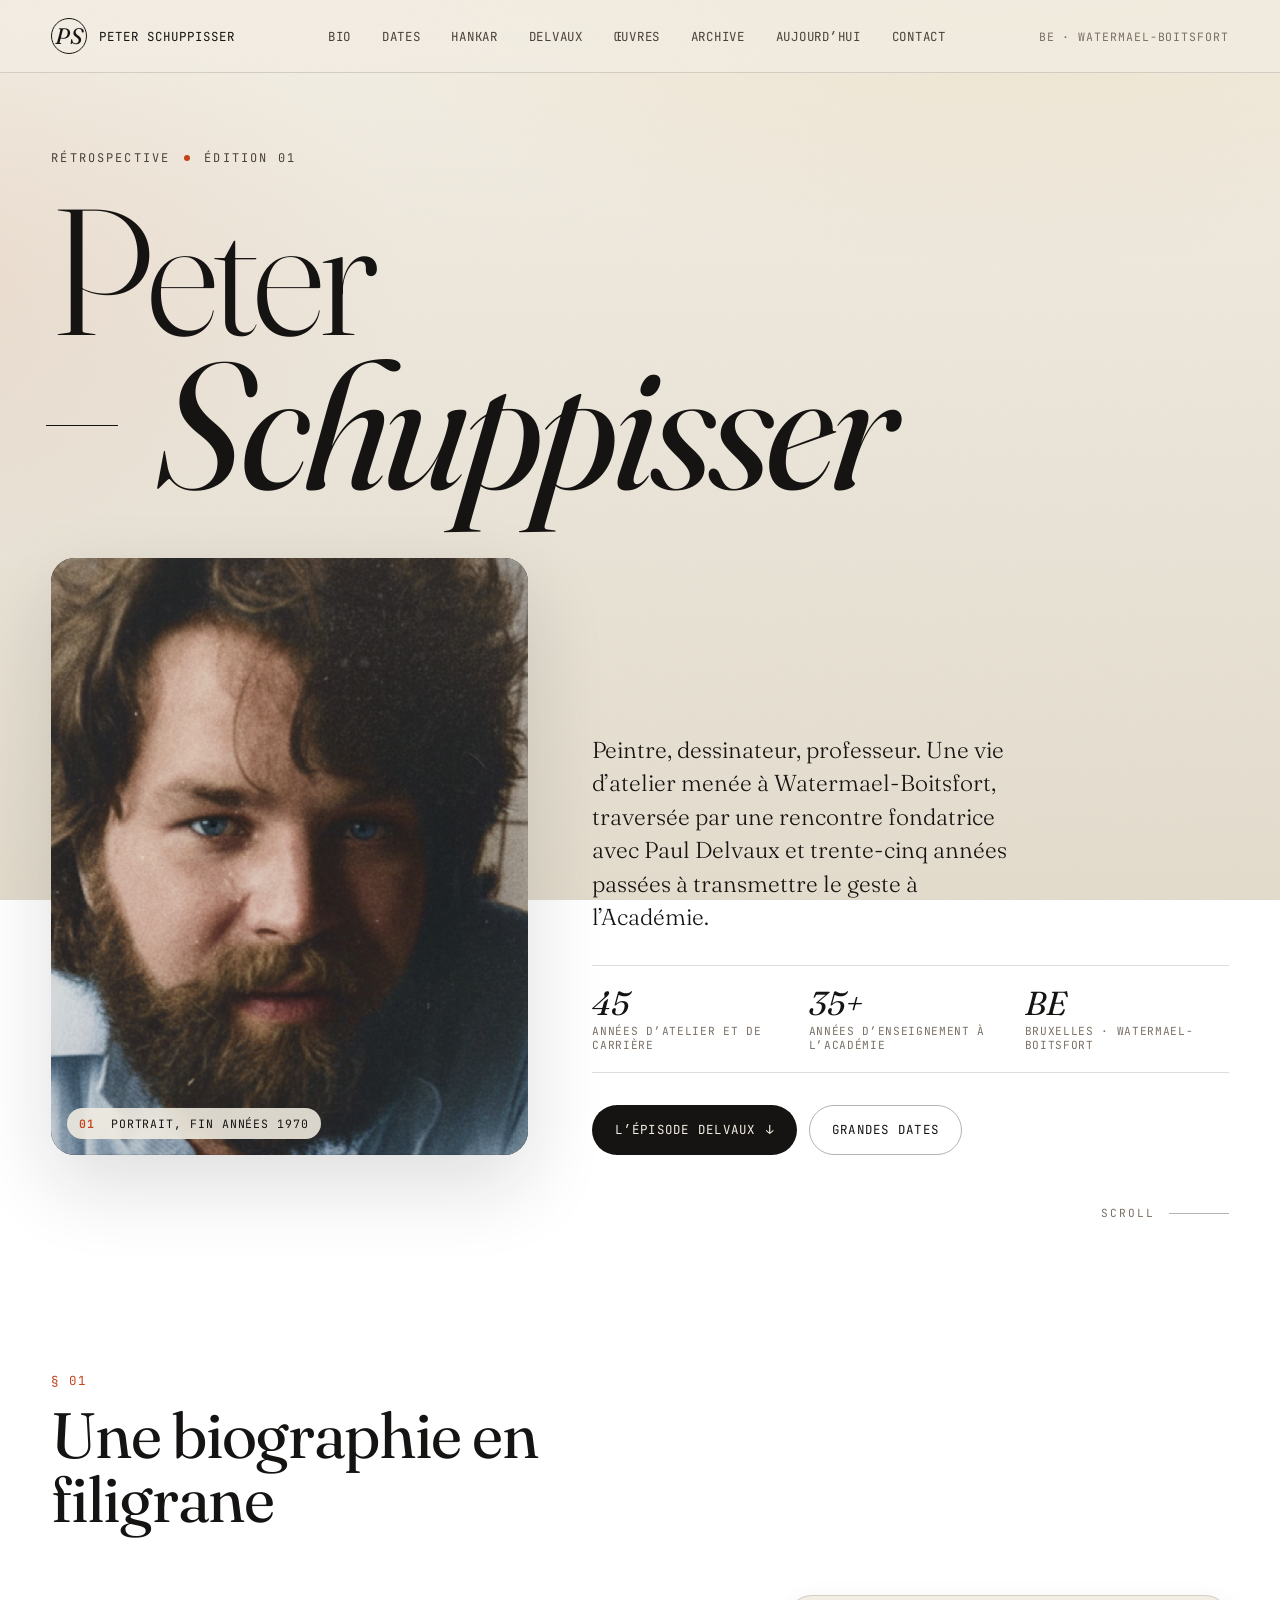
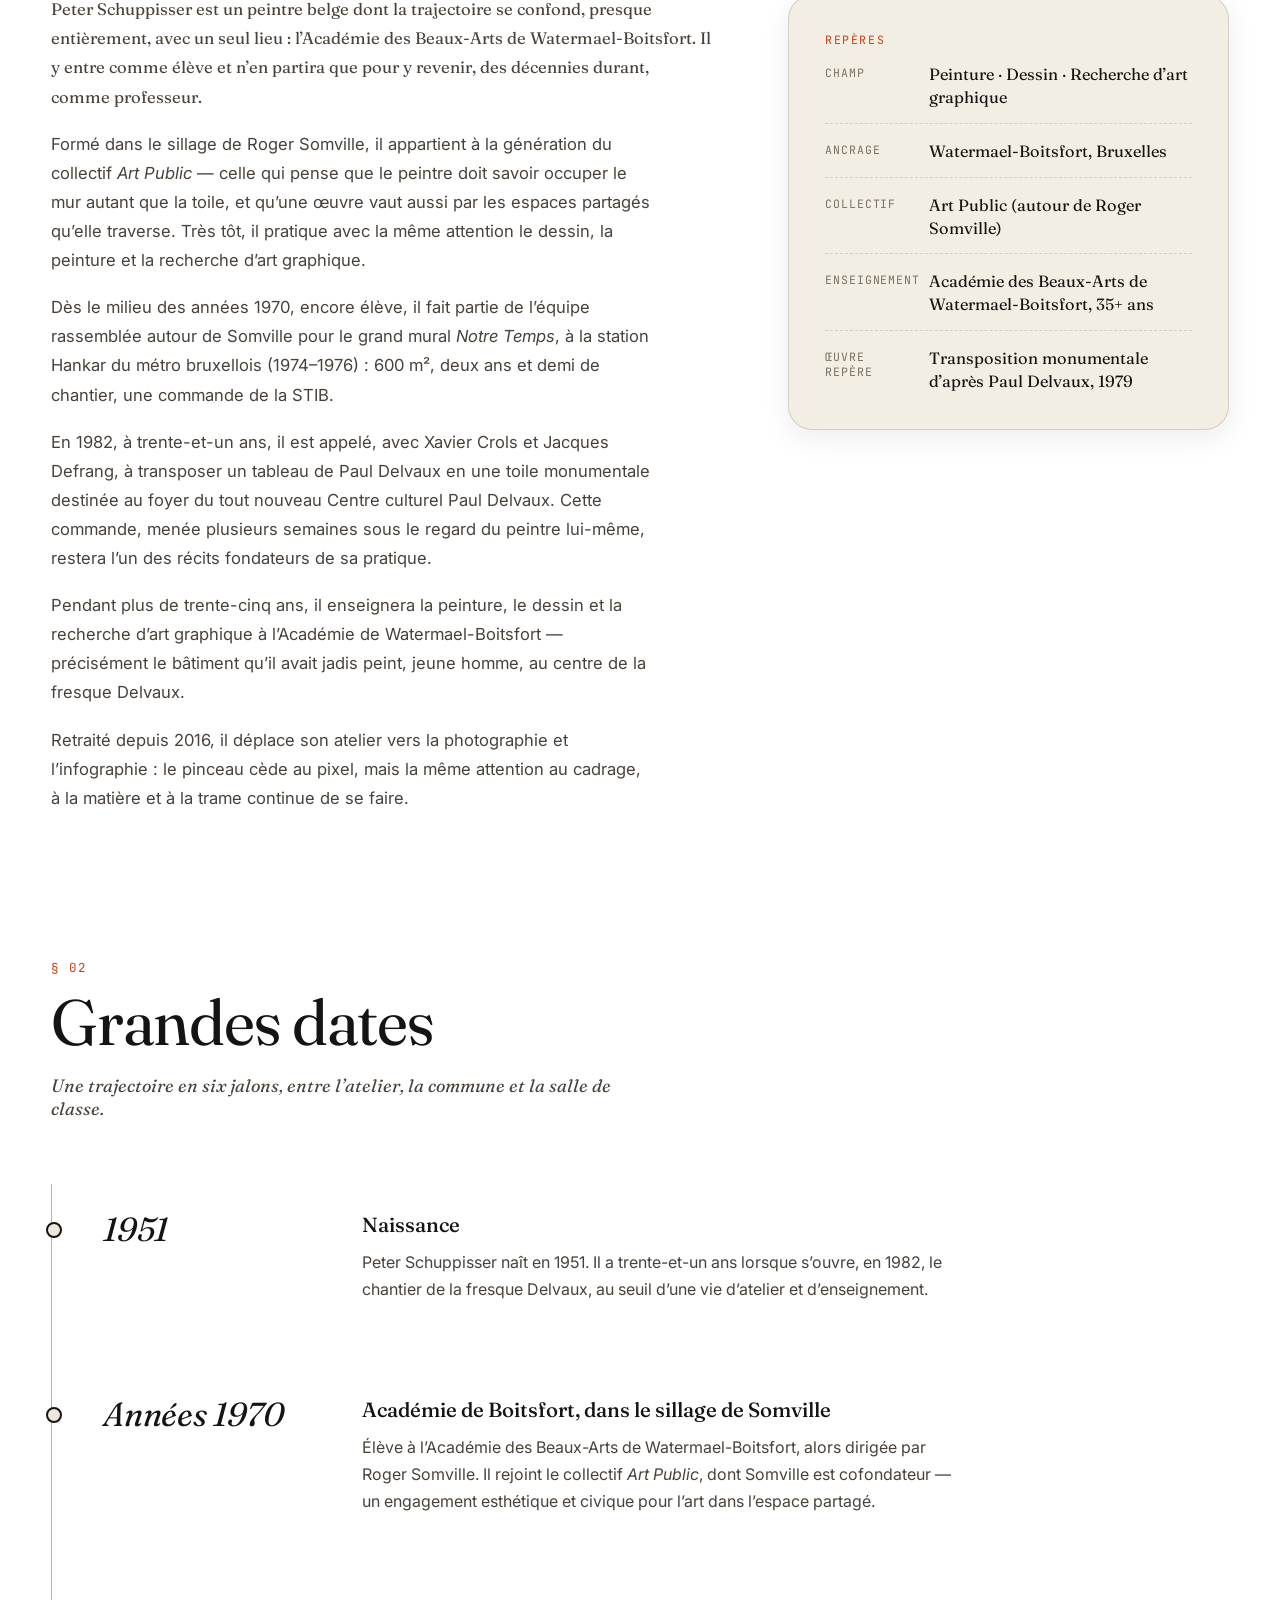
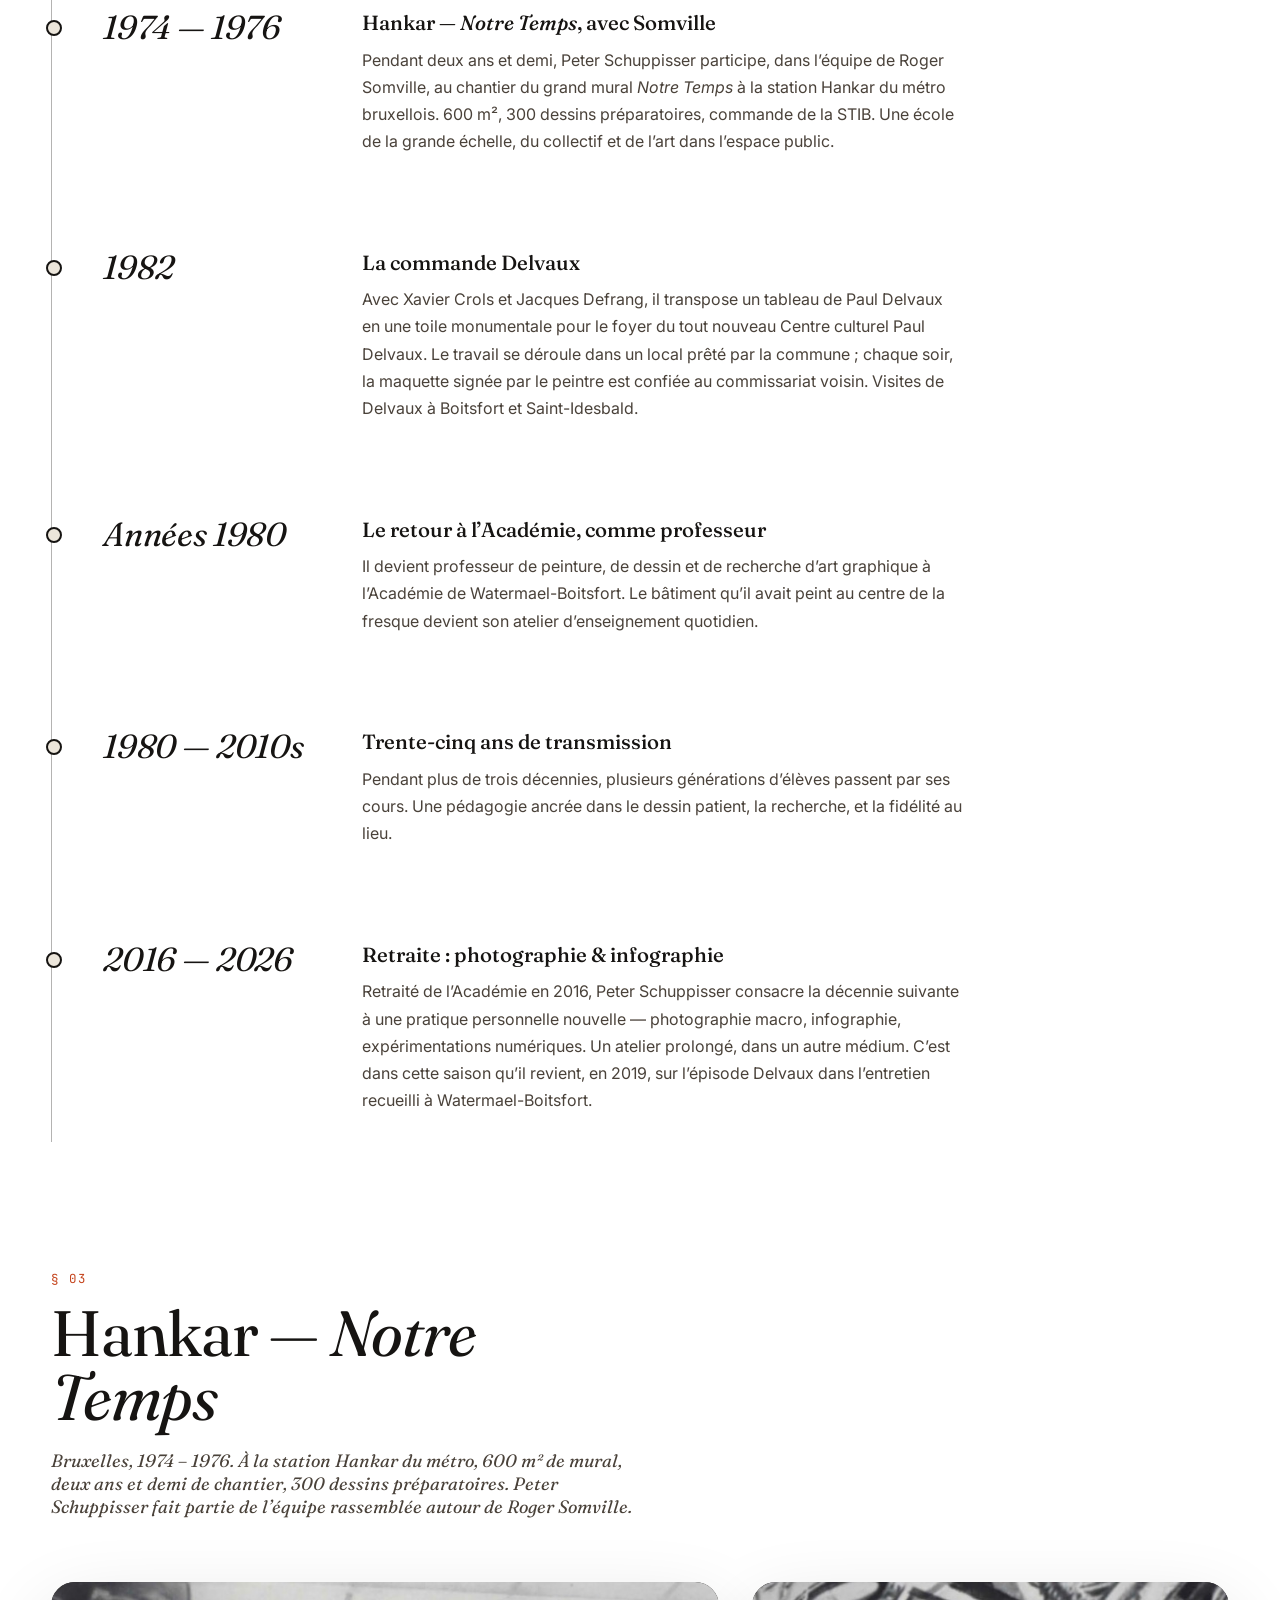
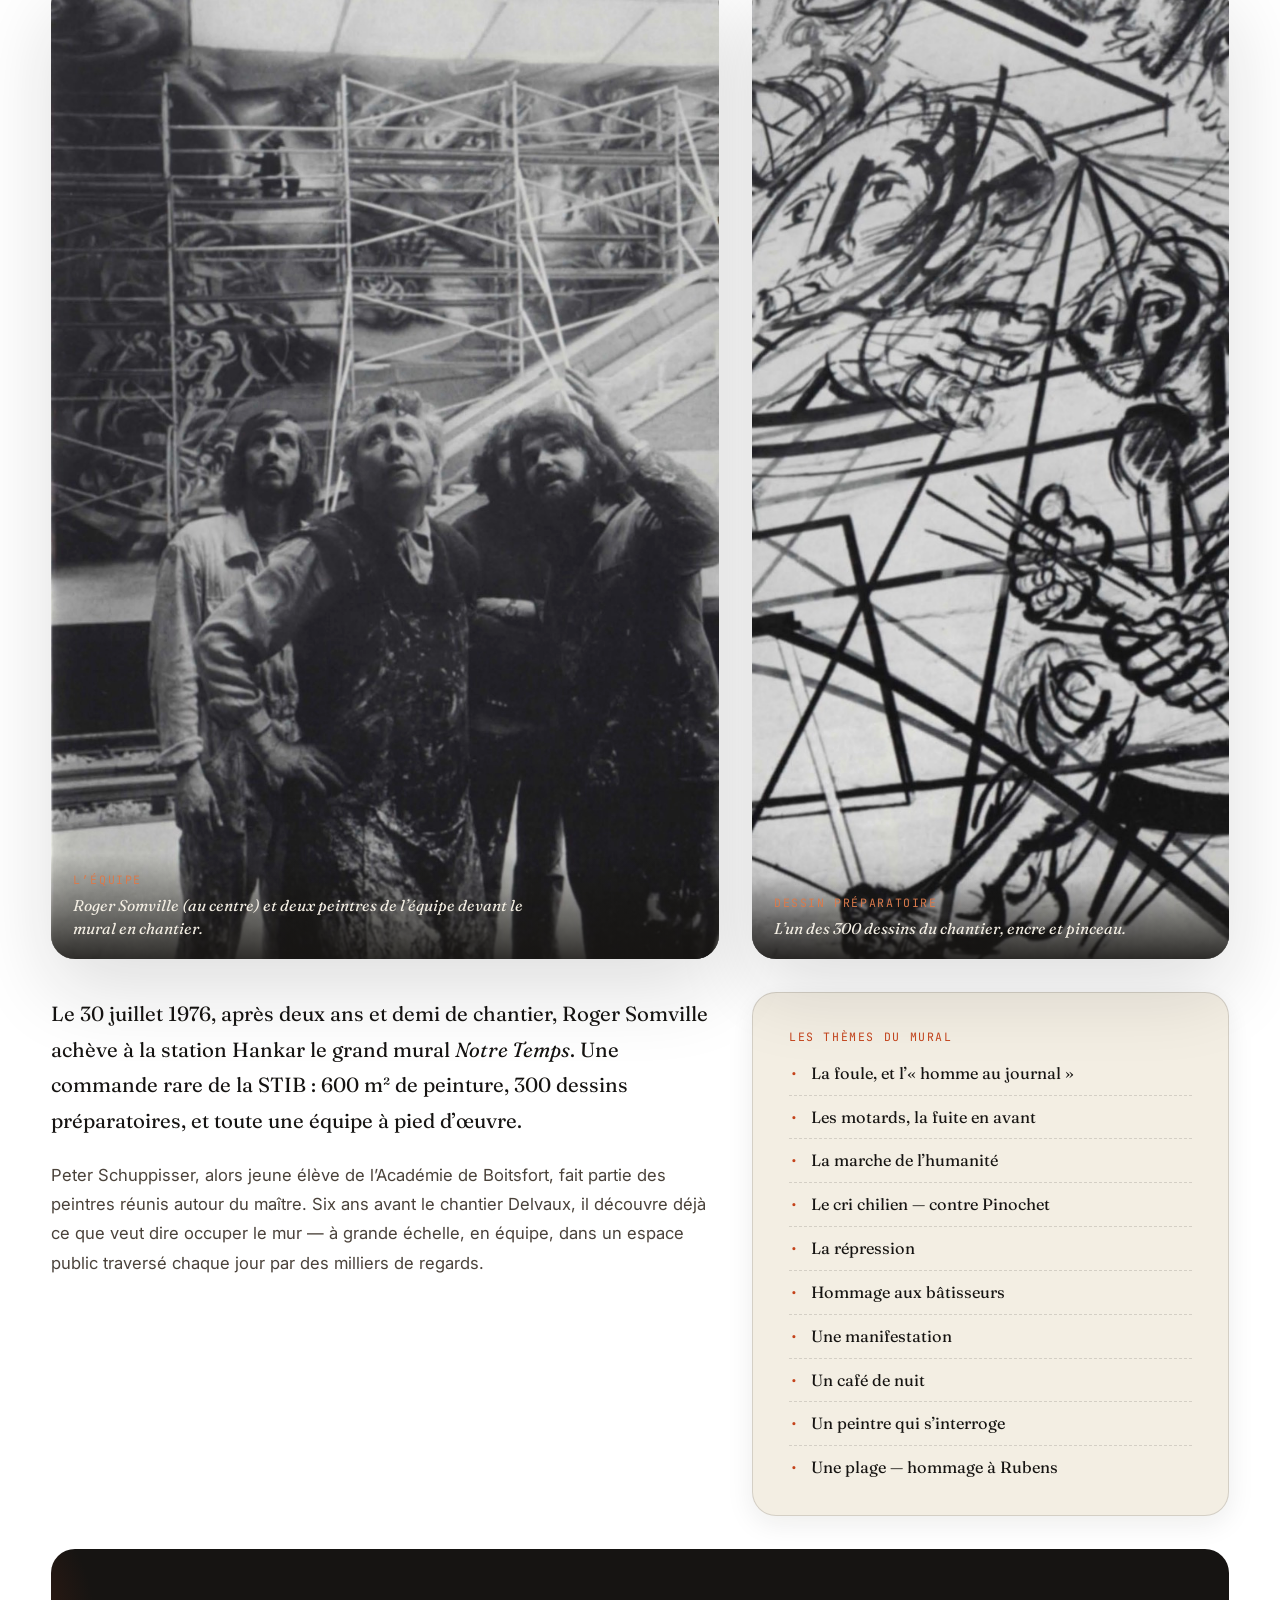
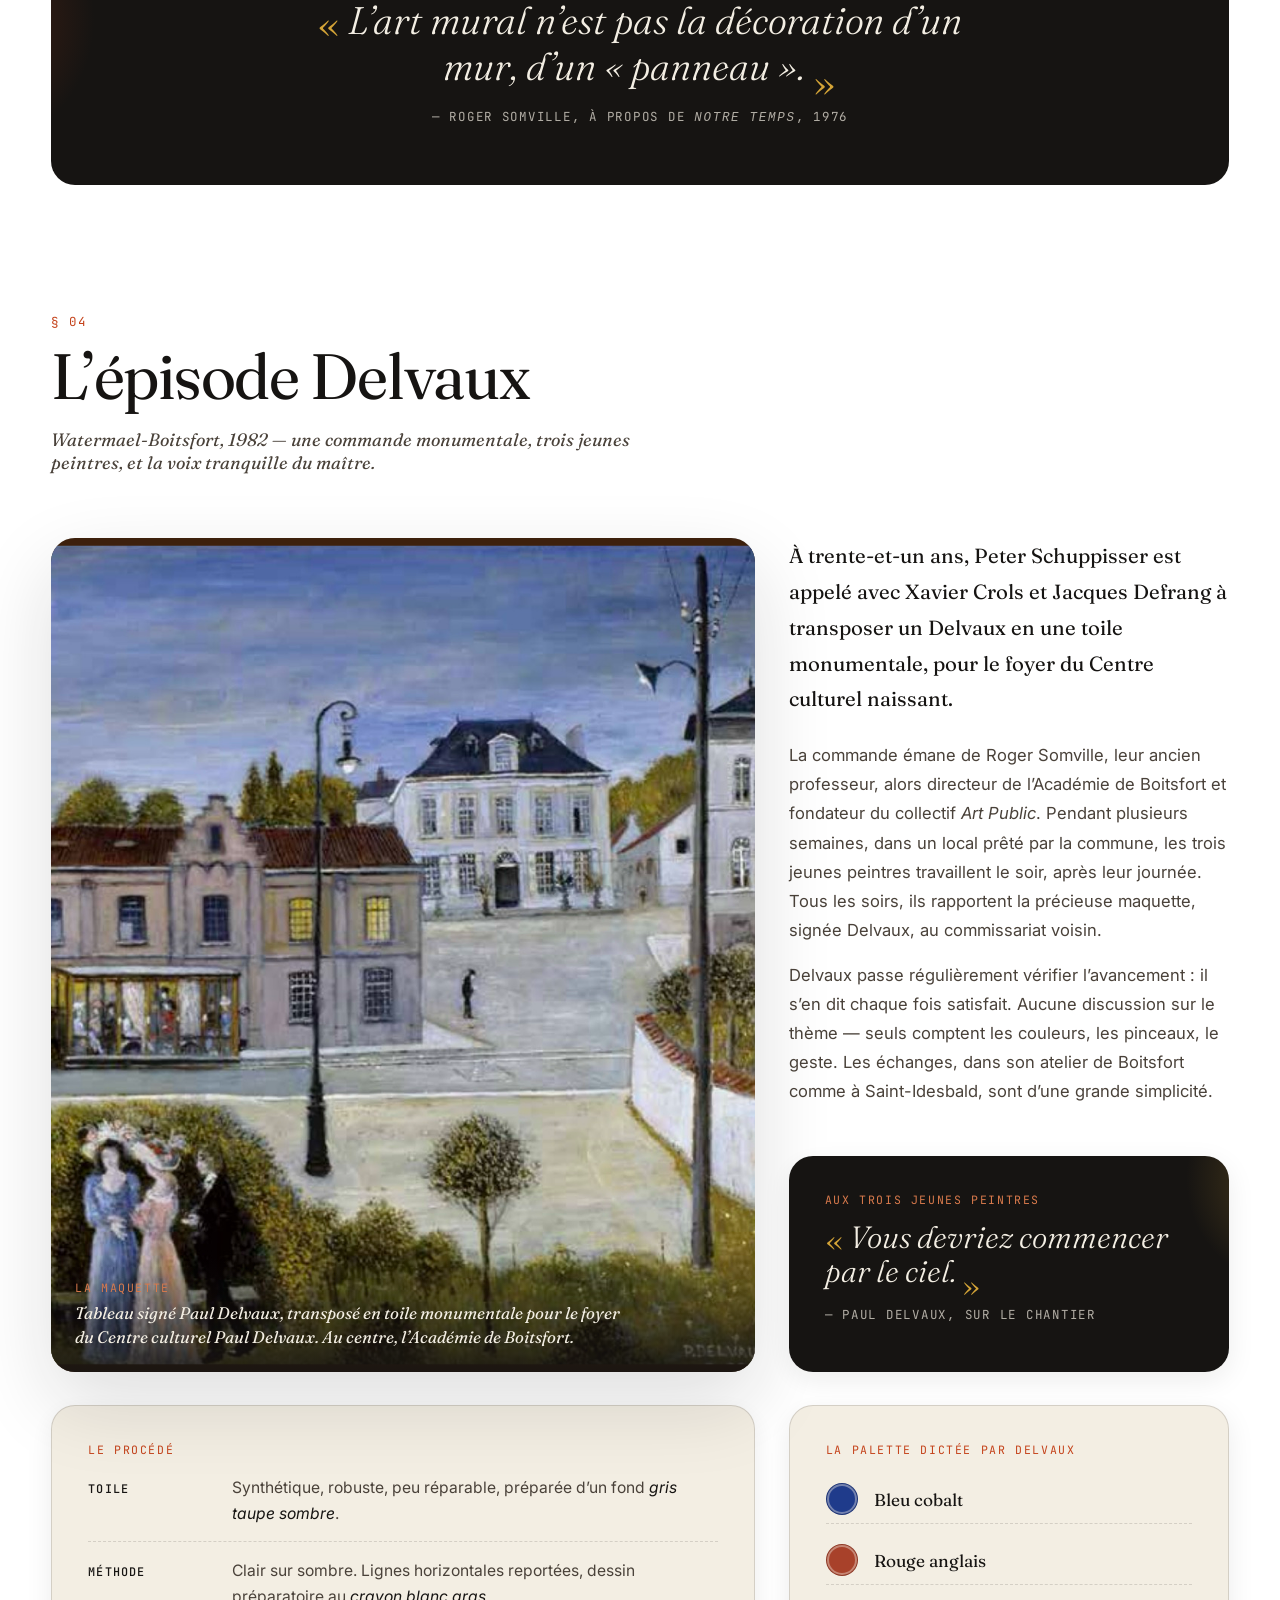
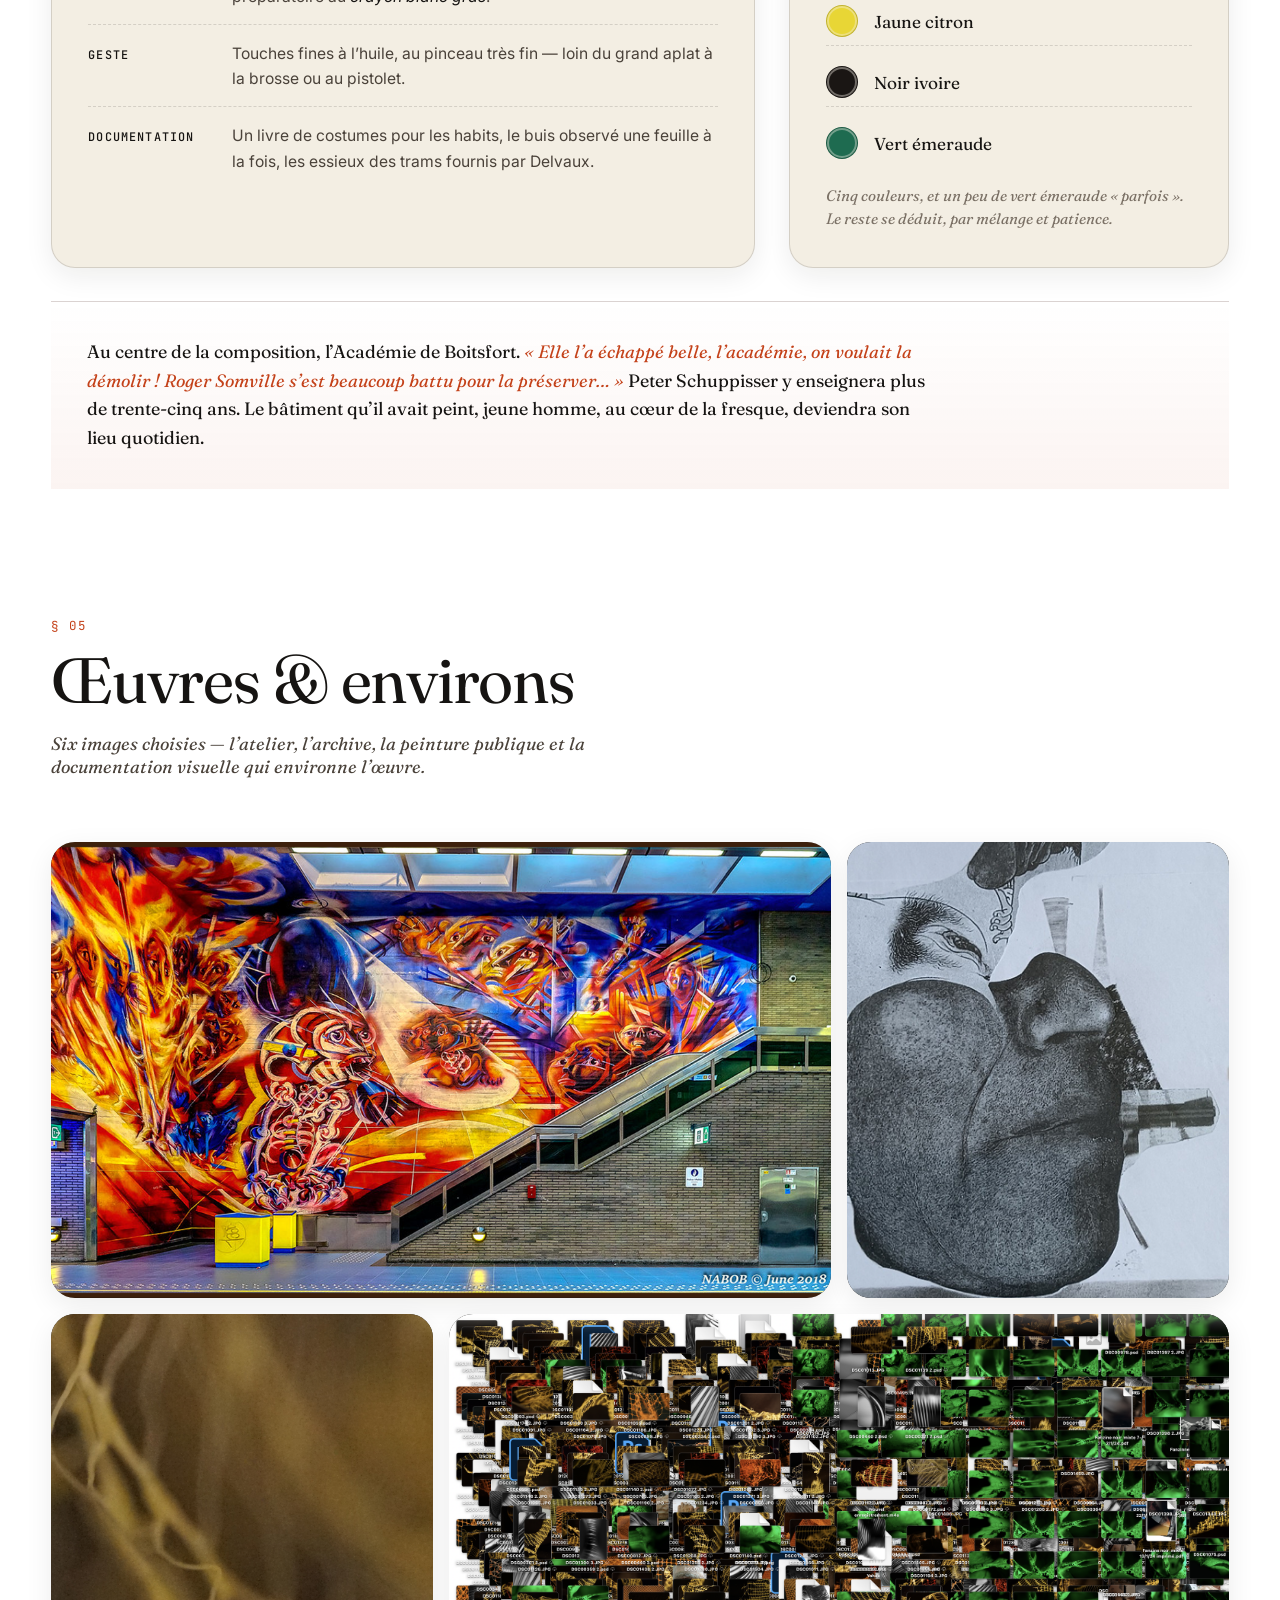
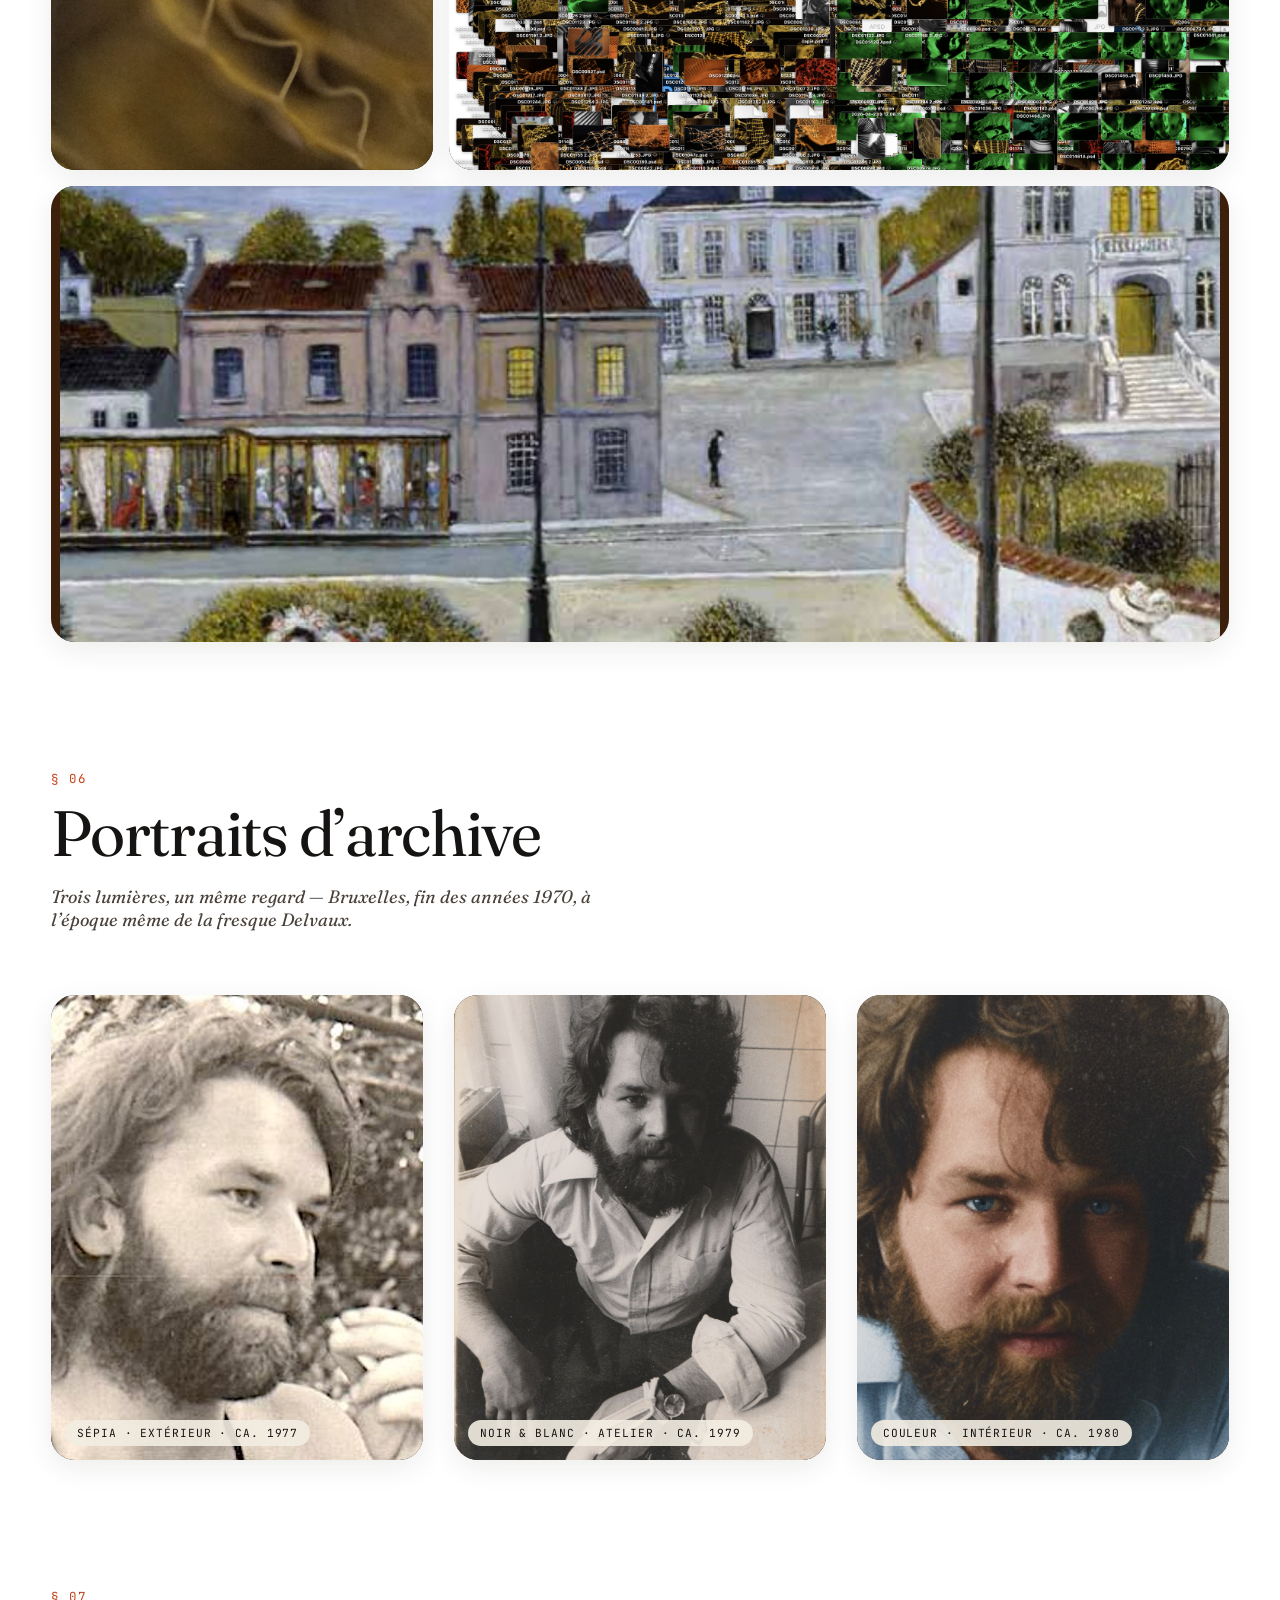
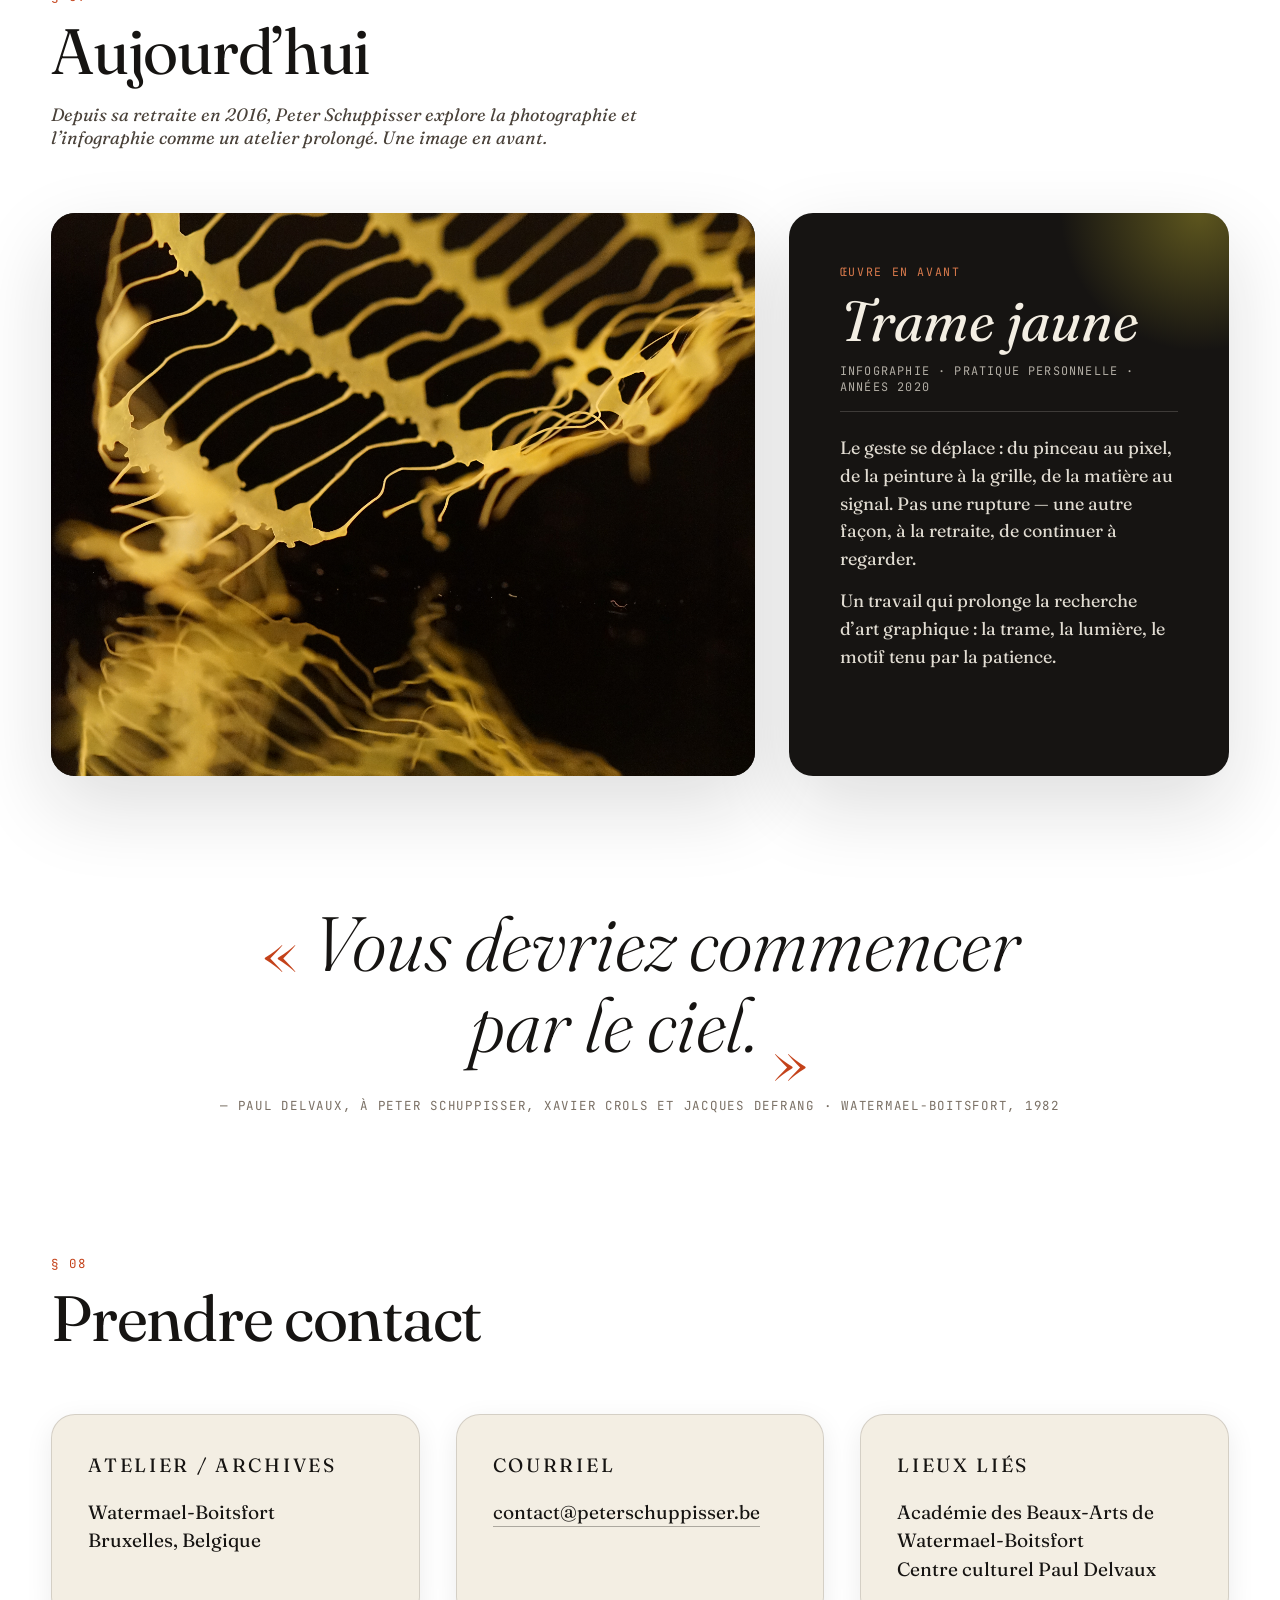
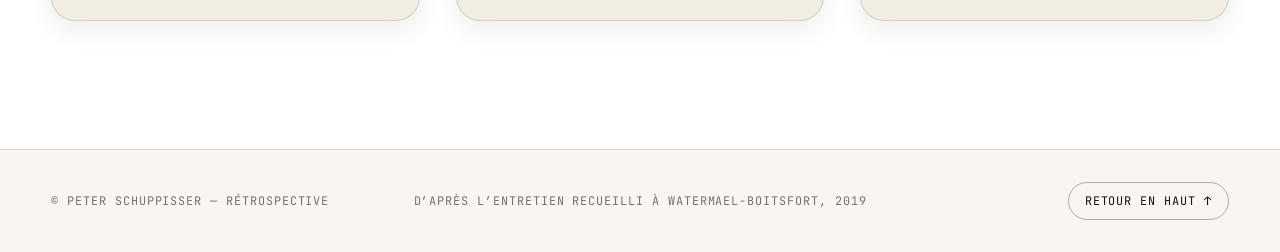
==== commit 5b5d482d: "Add §07 'Aujourd'hui' spotlight + 2016-2026 timeline jalon - Timeline: replaced 2019 entry with 2016" ====
--- a/index.html
+++ b/index.html
@@ -31,6 +31,7 @@
         <a href="#delvaux">Delvaux</a>
         <a href="#oeuvres">Œuvres</a>
         <a href="#archive">Archive</a>
+        <a href="#aujourdhui">Aujourd’hui</a>
         <a href="#contact">Contact</a>
       </nav>
       <span class="locale">BE · Watermael-Boitsfort</span>
@@ -143,6 +144,12 @@
               dessin et la recherche d’art graphique à l’Académie de
               Watermael-Boitsfort — précisément le bâtiment qu’il avait
               jadis peint, jeune homme, au centre de la fresque Delvaux.
+            </p>
+            <p>
+              Retraité depuis 2016, il déplace son atelier vers la
+              photographie et l’infographie : le pinceau cède au pixel, mais
+              la même attention au cadrage, à la matière et à la trame
+              continue de se faire.
             </p>
           </div>
 
@@ -270,13 +277,17 @@
           </li>
 
           <li class="timeline-item">
-            <span class="timeline-year">2019</span>
+            <span class="timeline-year">2016 — 2026</span>
             <div class="timeline-body">
-              <h3>Témoignage, retraite</h3>
+              <h3>Retraite : photographie &amp; infographie</h3>
               <p>
-                Près de quarante ans après la fresque, retraité, il revient
-                sur l’épisode Delvaux dans un entretien recueilli à
-                Watermael-Boitsfort. Le récit qui suit en est issu.
+                Retraité de l’Académie en 2016, Peter Schuppisser consacre
+                la décennie suivante à une pratique personnelle nouvelle —
+                photographie macro, infographie, expérimentations
+                numériques. Un atelier prolongé, dans un autre médium.
+                C’est dans cette saison qu’il revient, en 2019, sur
+                l’épisode Delvaux dans l’entretien recueilli à
+                Watermael-Boitsfort.
               </p>
             </div>
           </li>
@@ -523,19 +534,6 @@
         </div>
 
         <div class="oeuvres-grid">
-          <figure class="oeuvre oeuvre--tall">
-            <img
-              src="img/pekkks.png"
-              alt="Image jaune, trame organique en macro"
-              loading="lazy"
-            />
-            <figcaption>
-              <span class="card-kicker">N° 01</span>
-              <span class="oeuvre-title">Trame jaune</span>
-              <span class="oeuvre-meta">Recherche · matière · n.d.</span>
-            </figcaption>
-          </figure>
-
           <figure class="oeuvre oeuvre--wide">
             <img
               src="img/pekkd.png"
@@ -543,7 +541,7 @@
               loading="lazy"
             />
             <figcaption>
-              <span class="card-kicker">N° 02</span>
+              <span class="card-kicker">N° 01</span>
               <span class="oeuvre-title">Espace public</span>
               <span class="oeuvre-meta">
                 Lignée Art Public · peinture monumentale
@@ -558,7 +556,7 @@
               loading="lazy"
             />
             <figcaption>
-              <span class="card-kicker">N° 03</span>
+              <span class="card-kicker">N° 02</span>
               <span class="oeuvre-title">Visage / fragment</span>
               <span class="oeuvre-meta">Dessin · collage · n&amp;b</span>
             </figcaption>
@@ -571,7 +569,7 @@
               loading="lazy"
             />
             <figcaption>
-              <span class="card-kicker">N° 04</span>
+              <span class="card-kicker">N° 03</span>
               <span class="oeuvre-title">Or, intérieur</span>
               <span class="oeuvre-meta">Recherche · matière · n.d.</span>
             </figcaption>
@@ -584,7 +582,7 @@
               loading="lazy"
             />
             <figcaption>
-              <span class="card-kicker">N° 05</span>
+              <span class="card-kicker">N° 04</span>
               <span class="oeuvre-title">Index visuel</span>
               <span class="oeuvre-meta">
                 Archive personnelle · planche-contact
@@ -592,14 +590,14 @@
             </figcaption>
           </figure>
 
-          <figure class="oeuvre">
+          <figure class="oeuvre oeuvre--banner">
             <img
               src="img/pekkk333.png"
-              alt="Maquette du tableau de Paul Delvaux servant à la fresque de 1979"
-              loading="lazy"
-            />
-            <figcaption>
-              <span class="card-kicker">N° 06</span>
+              alt="Maquette du tableau de Paul Delvaux servant à la fresque de 1982"
+              loading="lazy"
+            />
+            <figcaption>
+              <span class="card-kicker">N° 05 · finale</span>
               <span class="oeuvre-title">Maquette Delvaux</span>
               <span class="oeuvre-meta">
                 Tableau signé · transposition 1982
@@ -645,6 +643,45 @@
             />
             <figcaption>Couleur · intérieur · ca. 1980</figcaption>
           </figure>
+        </div>
+      </section>
+
+      <!-- AUJOURD'HUI -->
+      <section class="section spotlight" id="aujourdhui">
+        <div class="section-head">
+          <span class="section-num">§ 07</span>
+          <h2>Aujourd’hui</h2>
+          <p class="section-sub">
+            Depuis sa retraite en 2016, Peter Schuppisser explore la
+            photographie et l’infographie comme un atelier prolongé. Une
+            image en avant.
+          </p>
+        </div>
+
+        <div class="spotlight-grid">
+          <figure class="spotlight-figure">
+            <img
+              src="img/pekkks.png"
+              alt="Infographie : trame jaune profonde, formes organiques sur fond noir, motifs en réseau."
+              loading="lazy"
+            />
+          </figure>
+          <aside class="spotlight-card">
+            <p class="card-kicker">Œuvre en avant</p>
+            <h3>Trame jaune</h3>
+            <p class="spotlight-meta">
+              Infographie · pratique personnelle · années 2020
+            </p>
+            <p class="spotlight-text">
+              Le geste se déplace : du pinceau au pixel, de la peinture à
+              la grille, de la matière au signal. Pas une rupture — une
+              autre façon, à la retraite, de continuer à regarder.
+            </p>
+            <p class="spotlight-text">
+              Un travail qui prolonge la recherche d’art graphique : la
+              trame, la lumière, le motif tenu par la patience.
+            </p>
+          </aside>
         </div>
       </section>
 
@@ -664,7 +701,7 @@
       <!-- CONTACT -->
       <section class="section contact" id="contact">
         <div class="section-head">
-          <span class="section-num">§ 07</span>
+          <span class="section-num">§ 08</span>
           <h2>Prendre contact</h2>
         </div>
 
--- a/styles.css
+++ b/styles.css
@@ -1077,6 +1077,10 @@
 
 .oeuvre--tall { grid-row: span 3; }
 .oeuvre--wide { grid-column: span 4; }
+.oeuvre--banner {
+  grid-column: span 6;
+  grid-row: span 2;
+}
 
 .oeuvre figcaption {
   position: absolute;
@@ -1166,6 +1170,100 @@
 }
 
 /* =========================================================
+   AUJOURD'HUI / SPOTLIGHT (§ 07)
+   ========================================================= */
+.spotlight-grid {
+  display: grid;
+  grid-template-columns: 1.6fr 1fr;
+  gap: clamp(20px, 2.6vw, 36px);
+  align-items: stretch;
+}
+
+.spotlight-figure {
+  margin: 0;
+  border-radius: var(--radius-lg);
+  overflow: hidden;
+  background: var(--ink);
+  box-shadow: var(--shadow-lg);
+  aspect-ratio: 5 / 4;
+  position: relative;
+}
+
+.spotlight-figure img {
+  width: 100%;
+  height: 100%;
+  object-fit: cover;
+  transition: transform 1.6s cubic-bezier(0.2, 0.8, 0.2, 1);
+}
+
+.spotlight-figure:hover img { transform: scale(1.04); }
+
+.spotlight-card {
+  padding: clamp(28px, 4vw, 52px);
+  background: var(--ink);
+  color: var(--paper);
+  border-radius: var(--radius-lg);
+  box-shadow: var(--shadow-lg);
+  display: flex;
+  flex-direction: column;
+  gap: 14px;
+  position: relative;
+  overflow: hidden;
+}
+
+.spotlight-card::before {
+  content: "";
+  position: absolute;
+  inset: -25% -25% auto auto;
+  width: 280px;
+  height: 280px;
+  border-radius: 999px;
+  background: radial-gradient(circle, rgba(232, 214, 53, 0.34), transparent 70%);
+  pointer-events: none;
+}
+
+.spotlight-card .card-kicker {
+  color: var(--accent-soft);
+  margin: 0;
+}
+
+.spotlight-card h3 {
+  font-family: var(--serif);
+  font-style: italic;
+  font-weight: 400;
+  font-size: clamp(2.4rem, 4.4vw, 4rem);
+  line-height: 1;
+  margin: 0;
+  color: var(--paper);
+}
+
+.spotlight-meta {
+  font-family: var(--mono);
+  font-size: 0.74rem;
+  letter-spacing: 0.1em;
+  text-transform: uppercase;
+  color: rgba(243, 238, 227, 0.7);
+  margin: 0 0 8px;
+  padding-bottom: 16px;
+  border-bottom: 1px solid rgba(243, 238, 227, 0.18);
+}
+
+.spotlight-text {
+  font-family: var(--serif);
+  font-size: clamp(1.05rem, 1.4vw, 1.25rem);
+  line-height: 1.55;
+  color: rgba(243, 238, 227, 0.92);
+  margin: 0;
+  max-width: 36ch;
+}
+
+@media (max-width: 1024px) {
+  .spotlight-grid {
+    grid-template-columns: 1fr;
+  }
+}
+
+/* =========================================================
    MANIFESTO
    ========================================================= */
 .manifesto {
@@ -1312,6 +1410,7 @@
   }
 
   .oeuvre--wide { grid-column: span 4; }
+  .oeuvre--banner { grid-column: span 4; }
 }
 
 @media (max-width: 720px) {
@@ -1350,7 +1449,8 @@
 
   .oeuvre,
   .oeuvre--tall,
-  .oeuvre--wide {
+  .oeuvre--wide,
+  .oeuvre--banner {
     grid-column: span 2;
     grid-row: span 2;
   }
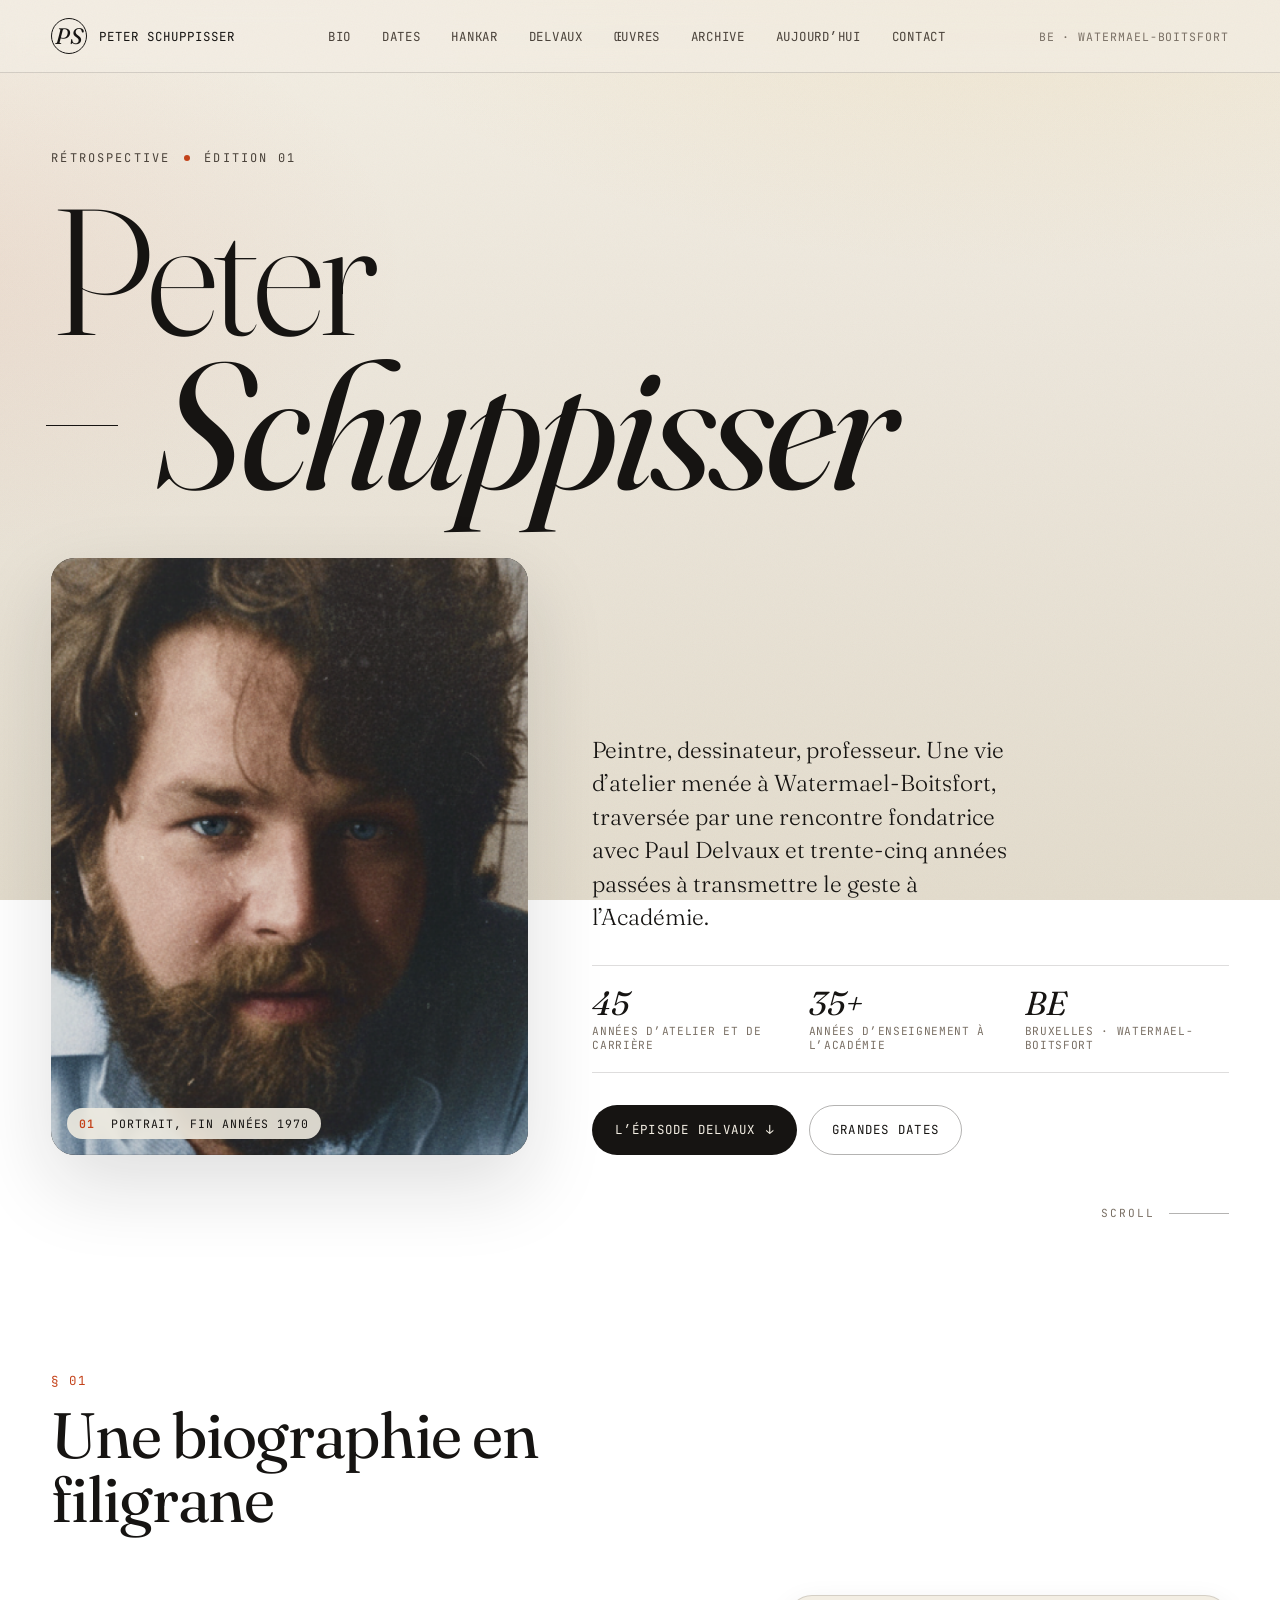
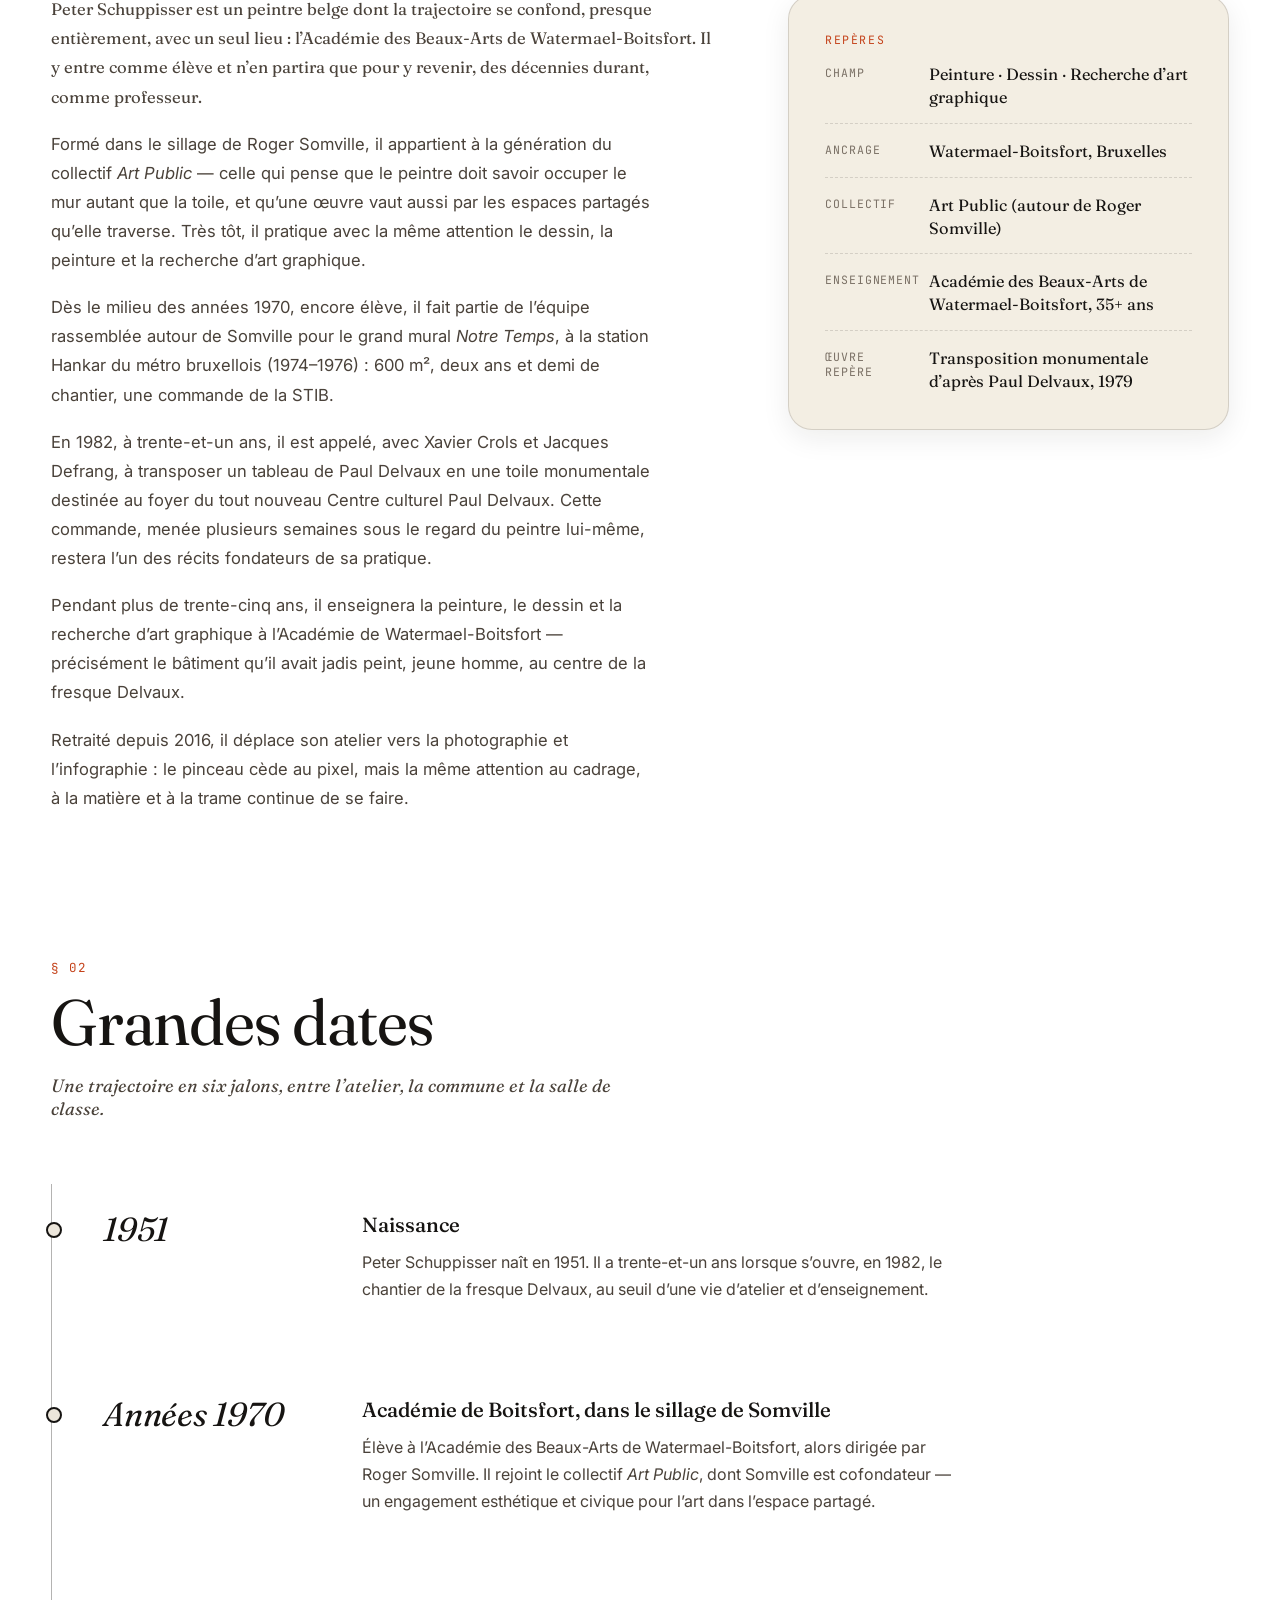
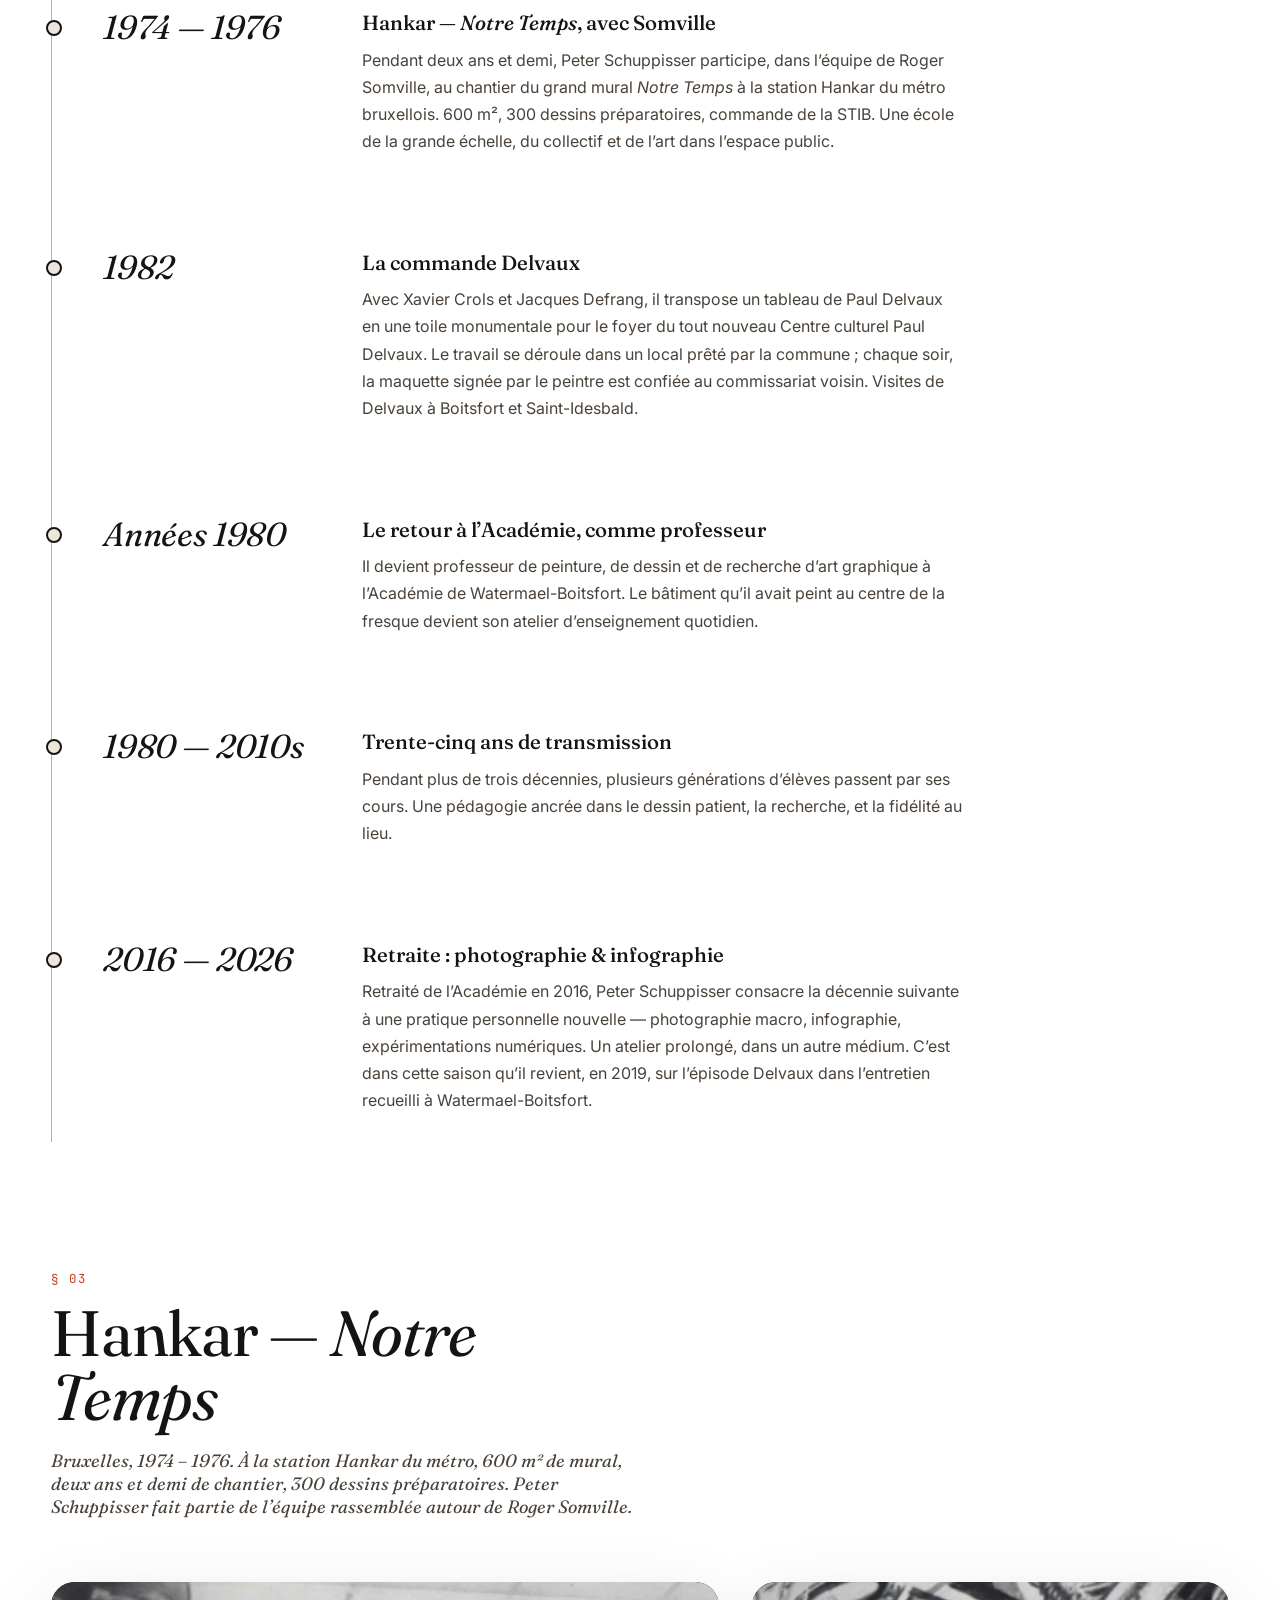
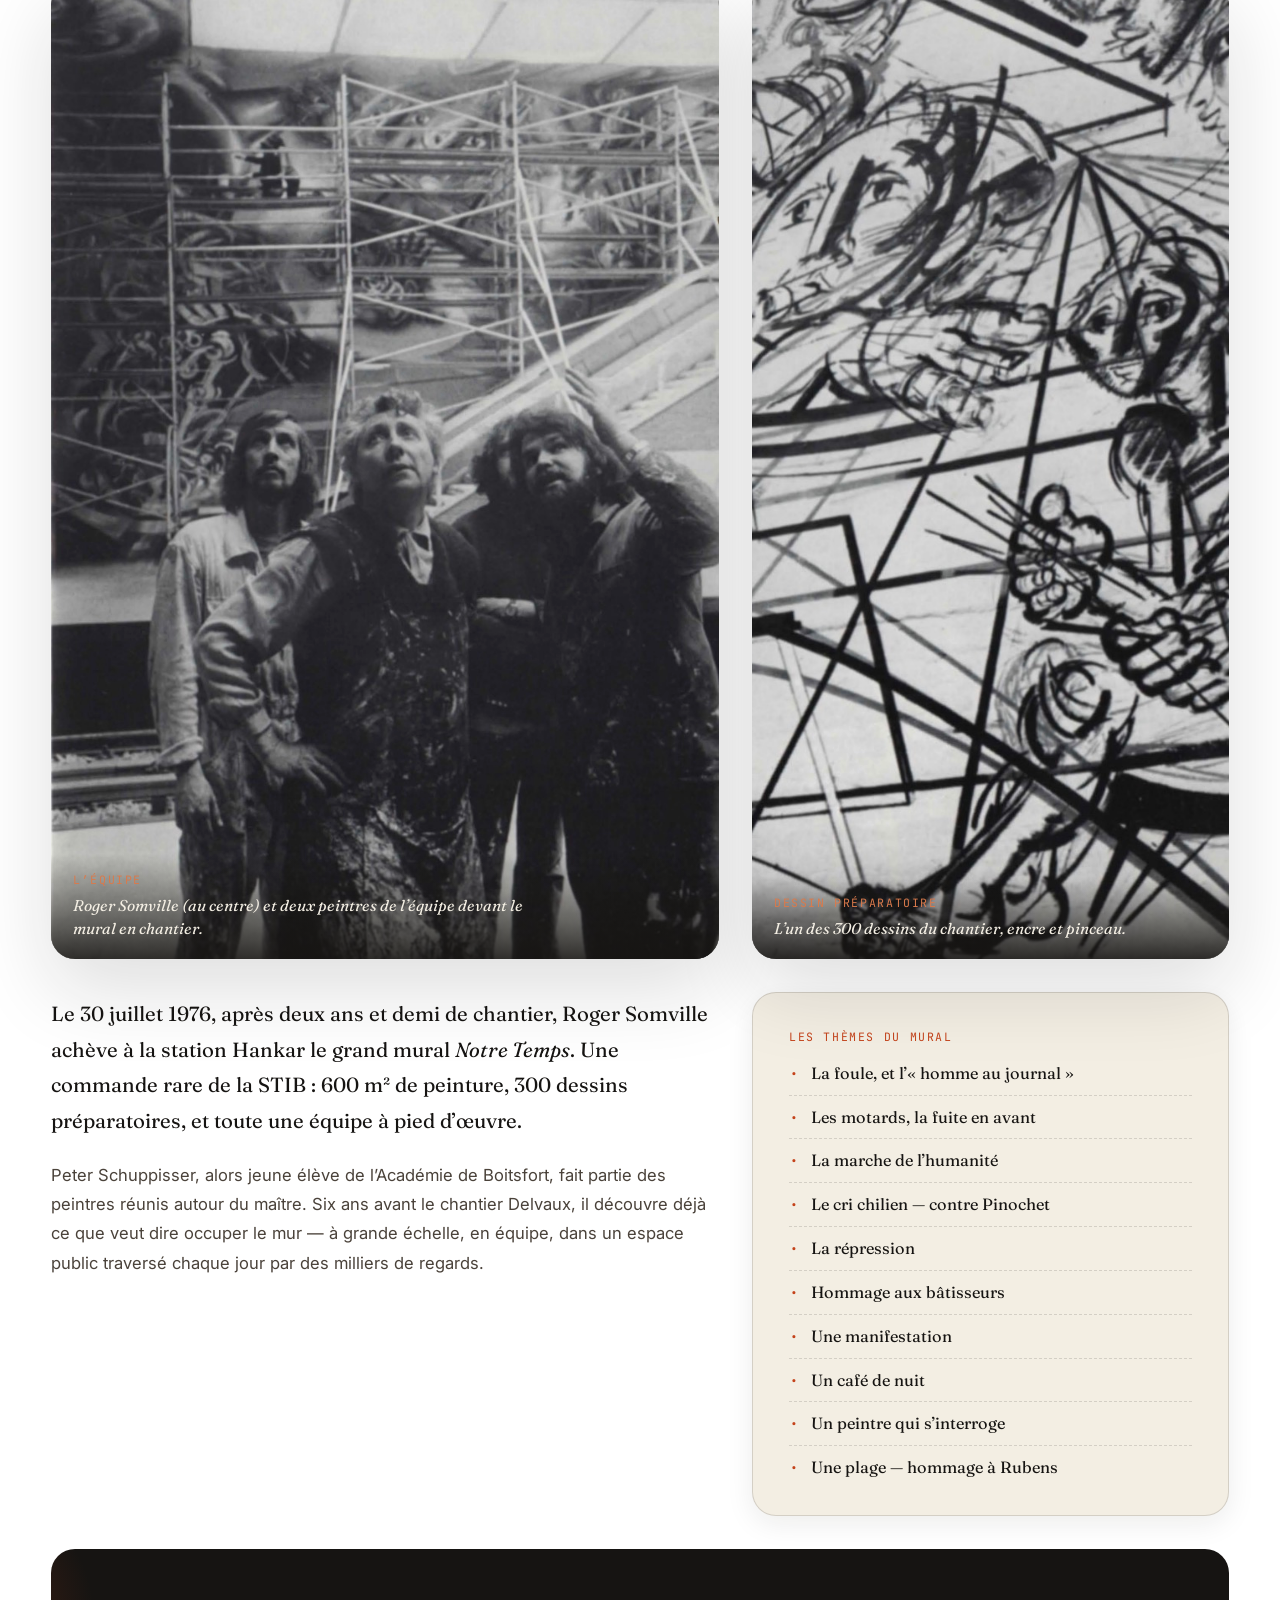
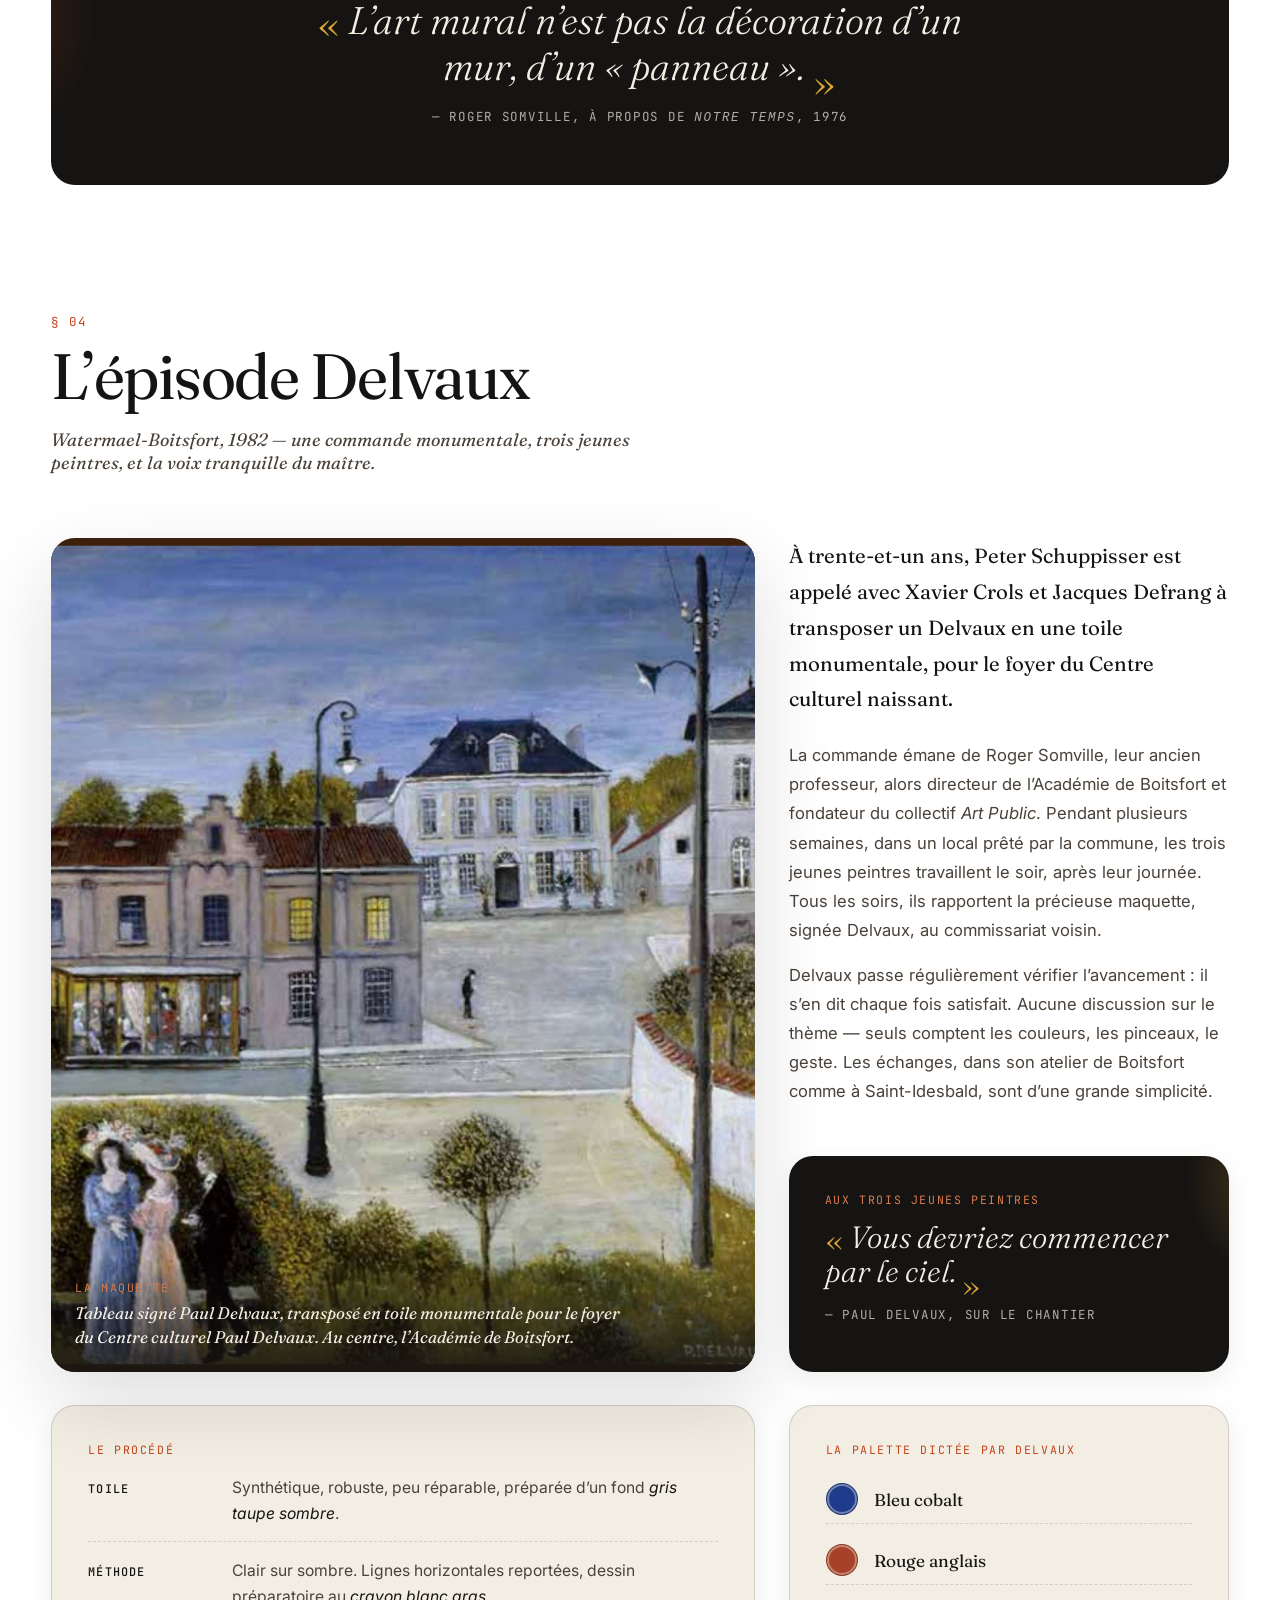
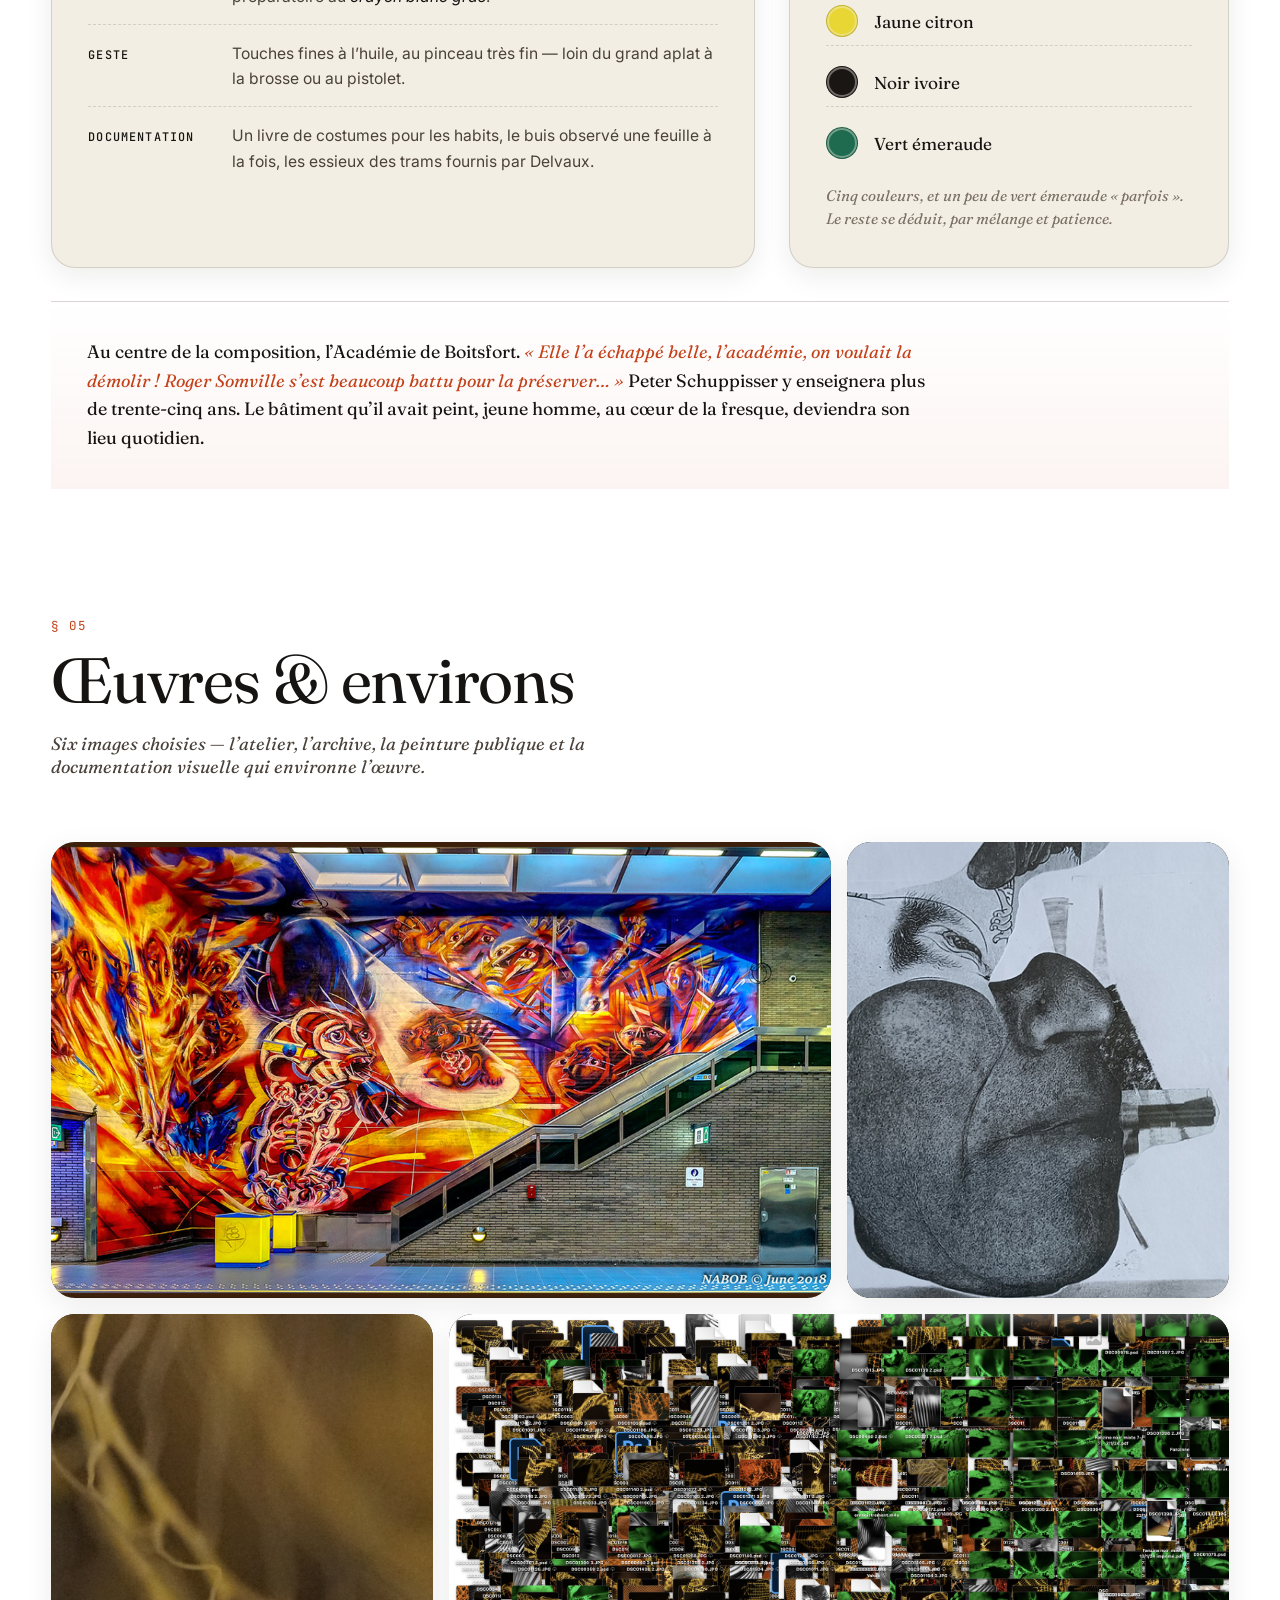
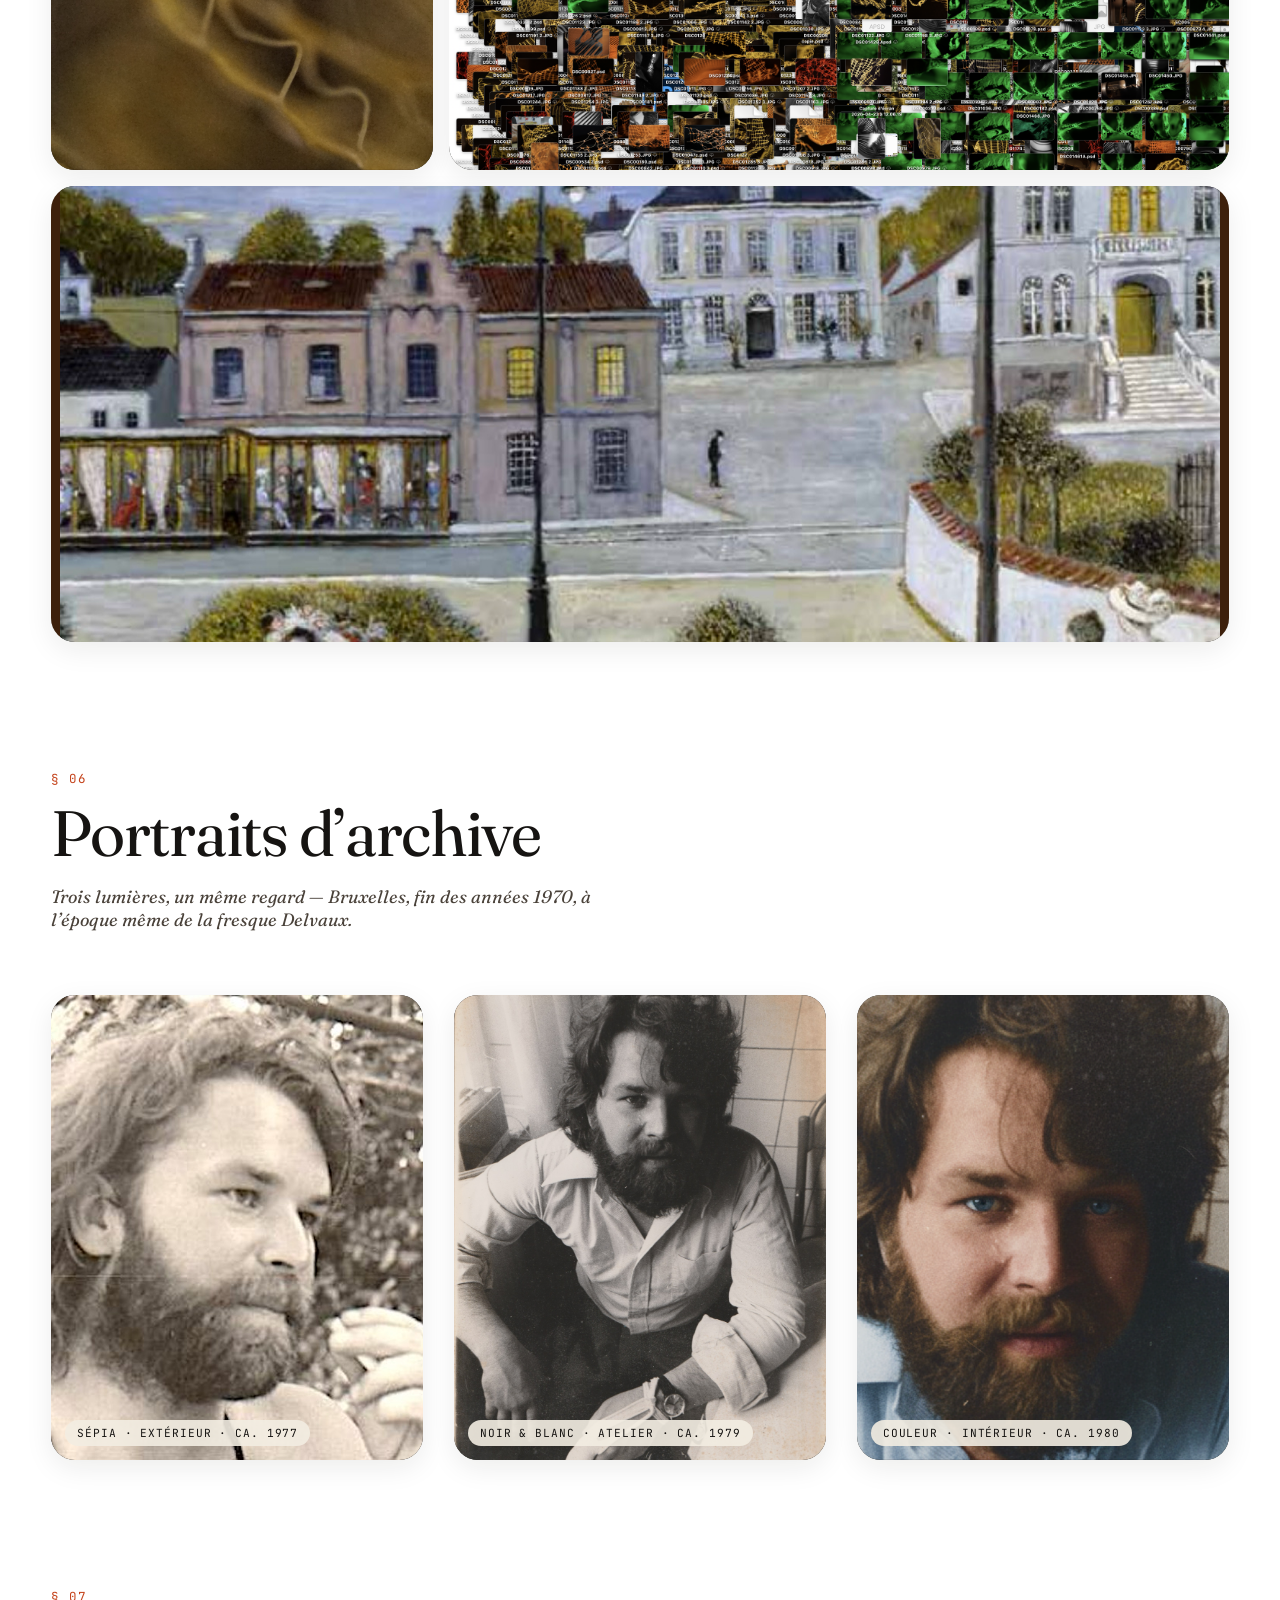
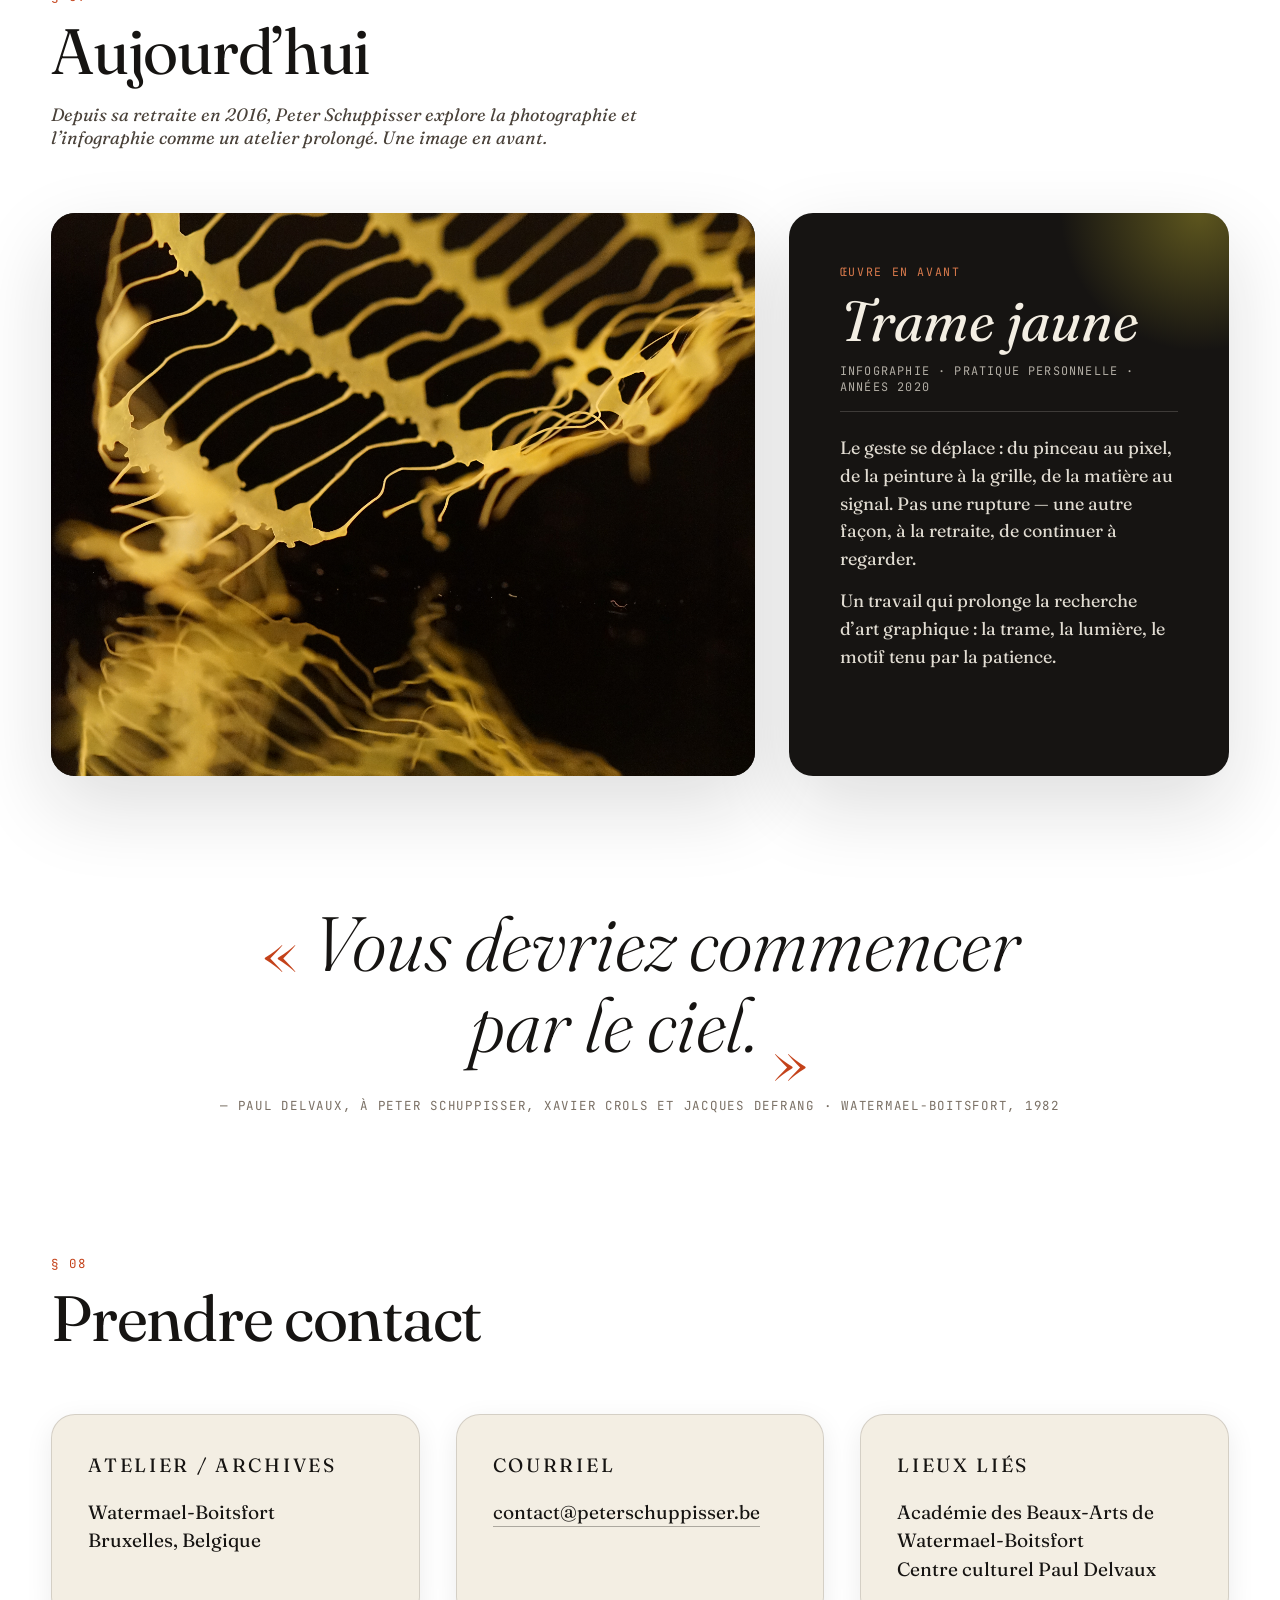
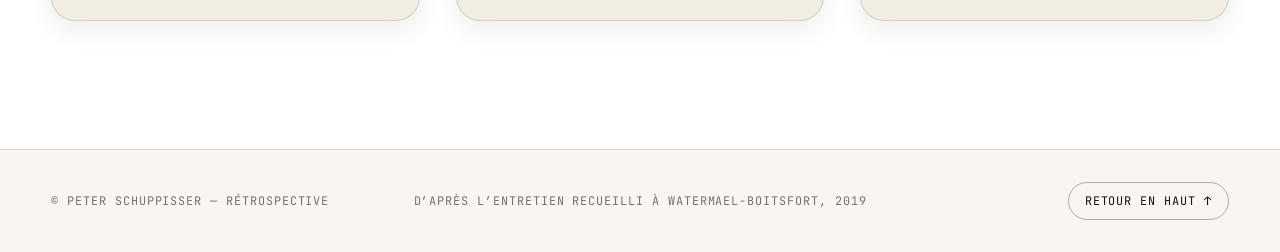
==== commit 80b2af4a: "Add fullscreen image lightbox with prev/next navigation - Click any figure image to open in fullscre" ====
--- a/index.html
+++ b/index.html
@@ -736,5 +736,145 @@
         <a href="#top" class="back-top">Retour en haut ↑</a>
       </div>
     </footer>
+
+    <!-- LIGHTBOX -->
+    <div
+      class="lightbox"
+      data-lightbox
+      aria-hidden="true"
+      role="dialog"
+      aria-modal="true"
+      aria-label="Visionneuse d’images"
+    >
+      <button
+        class="lightbox-btn lightbox-close"
+        data-lb-close
+        aria-label="Fermer la visionneuse (Échap)"
+        title="Fermer (Échap)"
+      >
+        ✕
+      </button>
+      <button
+        class="lightbox-btn lightbox-prev"
+        data-lb-prev
+        aria-label="Image précédente"
+        title="Précédent (←)"
+      >
+        ←
+      </button>
+      <button
+        class="lightbox-btn lightbox-next"
+        data-lb-next
+        aria-label="Image suivante"
+        title="Suivant (→)"
+      >
+        →
+      </button>
+      <div class="lightbox-stage">
+        <img data-lb-img src="" alt="" />
+        <div class="lightbox-info">
+          <span class="lightbox-counter" data-lb-counter>1 / 1</span>
+          <p class="lightbox-caption" data-lb-caption></p>
+        </div>
+      </div>
+    </div>
+
+    <script>
+      (() => {
+        const lightbox = document.querySelector("[data-lightbox]");
+        if (!lightbox) return;
+
+        const figureImgs = Array.from(
+          document.querySelectorAll("main figure img")
+        );
+
+        const items = figureImgs.map((img) => {
+          const fig = img.closest("figure");
+          let caption = "";
+          if (fig) {
+            const cap = fig.querySelector("figcaption");
+            if (cap) {
+              caption = cap.textContent.replace(/\s+/g, " ").trim();
+            }
+          }
+          if (!caption && img.alt) caption = img.alt;
+          return {
+            src: img.currentSrc || img.src,
+            alt: img.alt || "",
+            caption,
+          };
+        });
+
+        const imgEl = lightbox.querySelector("[data-lb-img]");
+        const captionEl = lightbox.querySelector("[data-lb-caption]");
+        const counterEl = lightbox.querySelector("[data-lb-counter]");
+        const closeBtn = lightbox.querySelector("[data-lb-close]");
+        const prevBtn = lightbox.querySelector("[data-lb-prev]");
+        const nextBtn = lightbox.querySelector("[data-lb-next]");
+
+        let currentIndex = 0;
+        let lastFocused = null;
+
+        function update() {
+          const item = items[currentIndex];
+          imgEl.src = item.src;
+          imgEl.alt = item.alt;
+          captionEl.textContent = item.caption;
+          counterEl.textContent = `${currentIndex + 1} / ${items.length}`;
+        }
+
+        function open(idx) {
+          lastFocused = document.activeElement;
+          currentIndex = idx;
+          update();
+          lightbox.classList.add("is-open");
+          lightbox.setAttribute("aria-hidden", "false");
+          document.body.style.overflow = "hidden";
+          closeBtn.focus({ preventScroll: true });
+        }
+
+        function close() {
+          lightbox.classList.remove("is-open");
+          lightbox.setAttribute("aria-hidden", "true");
+          document.body.style.overflow = "";
+          if (lastFocused && typeof lastFocused.focus === "function") {
+            lastFocused.focus({ preventScroll: true });
+          }
+        }
+
+        function next() {
+          currentIndex = (currentIndex + 1) % items.length;
+          update();
+        }
+
+        function prev() {
+          currentIndex = (currentIndex - 1 + items.length) % items.length;
+          update();
+        }
+
+        figureImgs.forEach((img, i) => {
+          img.classList.add("is-zoomable");
+          img.addEventListener("click", (e) => {
+            e.preventDefault();
+            open(i);
+          });
+        });
+
+        closeBtn.addEventListener("click", close);
+        nextBtn.addEventListener("click", next);
+        prevBtn.addEventListener("click", prev);
+
+        lightbox.addEventListener("click", (e) => {
+          if (e.target === lightbox) close();
+        });
+
+        document.addEventListener("keydown", (e) => {
+          if (!lightbox.classList.contains("is-open")) return;
+          if (e.key === "Escape") close();
+          else if (e.key === "ArrowRight") next();
+          else if (e.key === "ArrowLeft") prev();
+        });
+      })();
+    </script>
   </body>
 </html>
--- a/styles.css
+++ b/styles.css
@@ -1502,3 +1502,164 @@
     transform: translateY(0);
   }
 }
+
+/* =========================================================
+   LIGHTBOX
+   ========================================================= */
+.is-zoomable {
+  cursor: zoom-in;
+}
+
+.lightbox {
+  position: fixed;
+  inset: 0;
+  z-index: 200;
+  display: none;
+  background: rgba(10, 8, 6, 0.94);
+  backdrop-filter: blur(10px);
+  -webkit-backdrop-filter: blur(10px);
+}
+
+.lightbox.is-open {
+  display: flex;
+  align-items: center;
+  justify-content: center;
+  animation: lb-fade 240ms ease;
+}
+
+.lightbox-stage {
+  position: relative;
+  z-index: 2;
+  display: flex;
+  flex-direction: column;
+  align-items: center;
+  gap: 18px;
+  max-width: 92vw;
+  max-height: 92vh;
+  pointer-events: none;
+}
+
+.lightbox-stage > * {
+  pointer-events: auto;
+}
+
+.lightbox-stage img {
+  max-width: 92vw;
+  max-height: 78vh;
+  width: auto;
+  height: auto;
+  border-radius: 6px;
+  box-shadow: 0 40px 100px rgba(0, 0, 0, 0.7);
+  object-fit: contain;
+  background: rgba(243, 238, 227, 0.04);
+  cursor: default;
+}
+
+.lightbox-info {
+  display: flex;
+  flex-direction: column;
+  align-items: center;
+  gap: 8px;
+  text-align: center;
+  max-width: 60ch;
+}
+
+.lightbox-counter {
+  font-family: var(--mono);
+  font-size: 0.74rem;
+  letter-spacing: 0.16em;
+  text-transform: uppercase;
+  color: rgba(243, 238, 227, 0.62);
+}
+
+.lightbox-caption {
+  font-family: var(--serif);
+  font-style: italic;
+  font-size: 1rem;
+  color: rgba(243, 238, 227, 0.86);
+  margin: 0;
+  line-height: 1.5;
+}
+
+.lightbox-btn {
+  width: 52px;
+  height: 52px;
+  border-radius: 999px;
+  border: 1px solid rgba(243, 238, 227, 0.3);
+  background: rgba(243, 238, 227, 0.08);
+  color: var(--paper);
+  cursor: pointer;
+  display: inline-flex;
+  align-items: center;
+  justify-content: center;
+  font-size: 1.3rem;
+  font-family: var(--mono);
+  transition: background 200ms ease, border-color 200ms ease,
+    transform 200ms ease;
+  z-index: 3;
+}
+
+.lightbox-btn:hover,
+.lightbox-btn:focus-visible {
+  background: rgba(243, 238, 227, 0.18);
+  border-color: rgba(243, 238, 227, 0.6);
+  transform: scale(1.06);
+  outline: none;
+}
+
+.lightbox-close {
+  position: absolute;
+  top: 24px;
+  right: 24px;
+}
+
+.lightbox-prev,
+.lightbox-next {
+  position: absolute;
+  top: 50%;
+  transform: translateY(-50%);
+}
+
+.lightbox-prev { left: 24px; }
+.lightbox-next { right: 24px; }
+
+.lightbox-prev:hover,
+.lightbox-prev:focus-visible {
+  transform: translateY(-50%) scale(1.06);
+}
+
+.lightbox-next:hover,
+.lightbox-next:focus-visible {
+  transform: translateY(-50%) scale(1.06);
+}
+
+@keyframes lb-fade {
+  from {
+    opacity: 0;
+    transform: scale(0.98);
+  }
+  to {
+    opacity: 1;
+    transform: scale(1);
+  }
+}
+
+@media (max-width: 720px) {
+  .lightbox-prev,
+  .lightbox-next {
+    width: 44px;
+    height: 44px;
+  }
+  .lightbox-prev { left: 12px; }
+  .lightbox-next { right: 12px; }
+  .lightbox-close {
+    top: 16px;
+    right: 16px;
+    width: 44px;
+    height: 44px;
+  }
+  .lightbox-stage img {
+    max-width: calc(100vw - 100px);
+    max-height: 70vh;
+  }
+}
